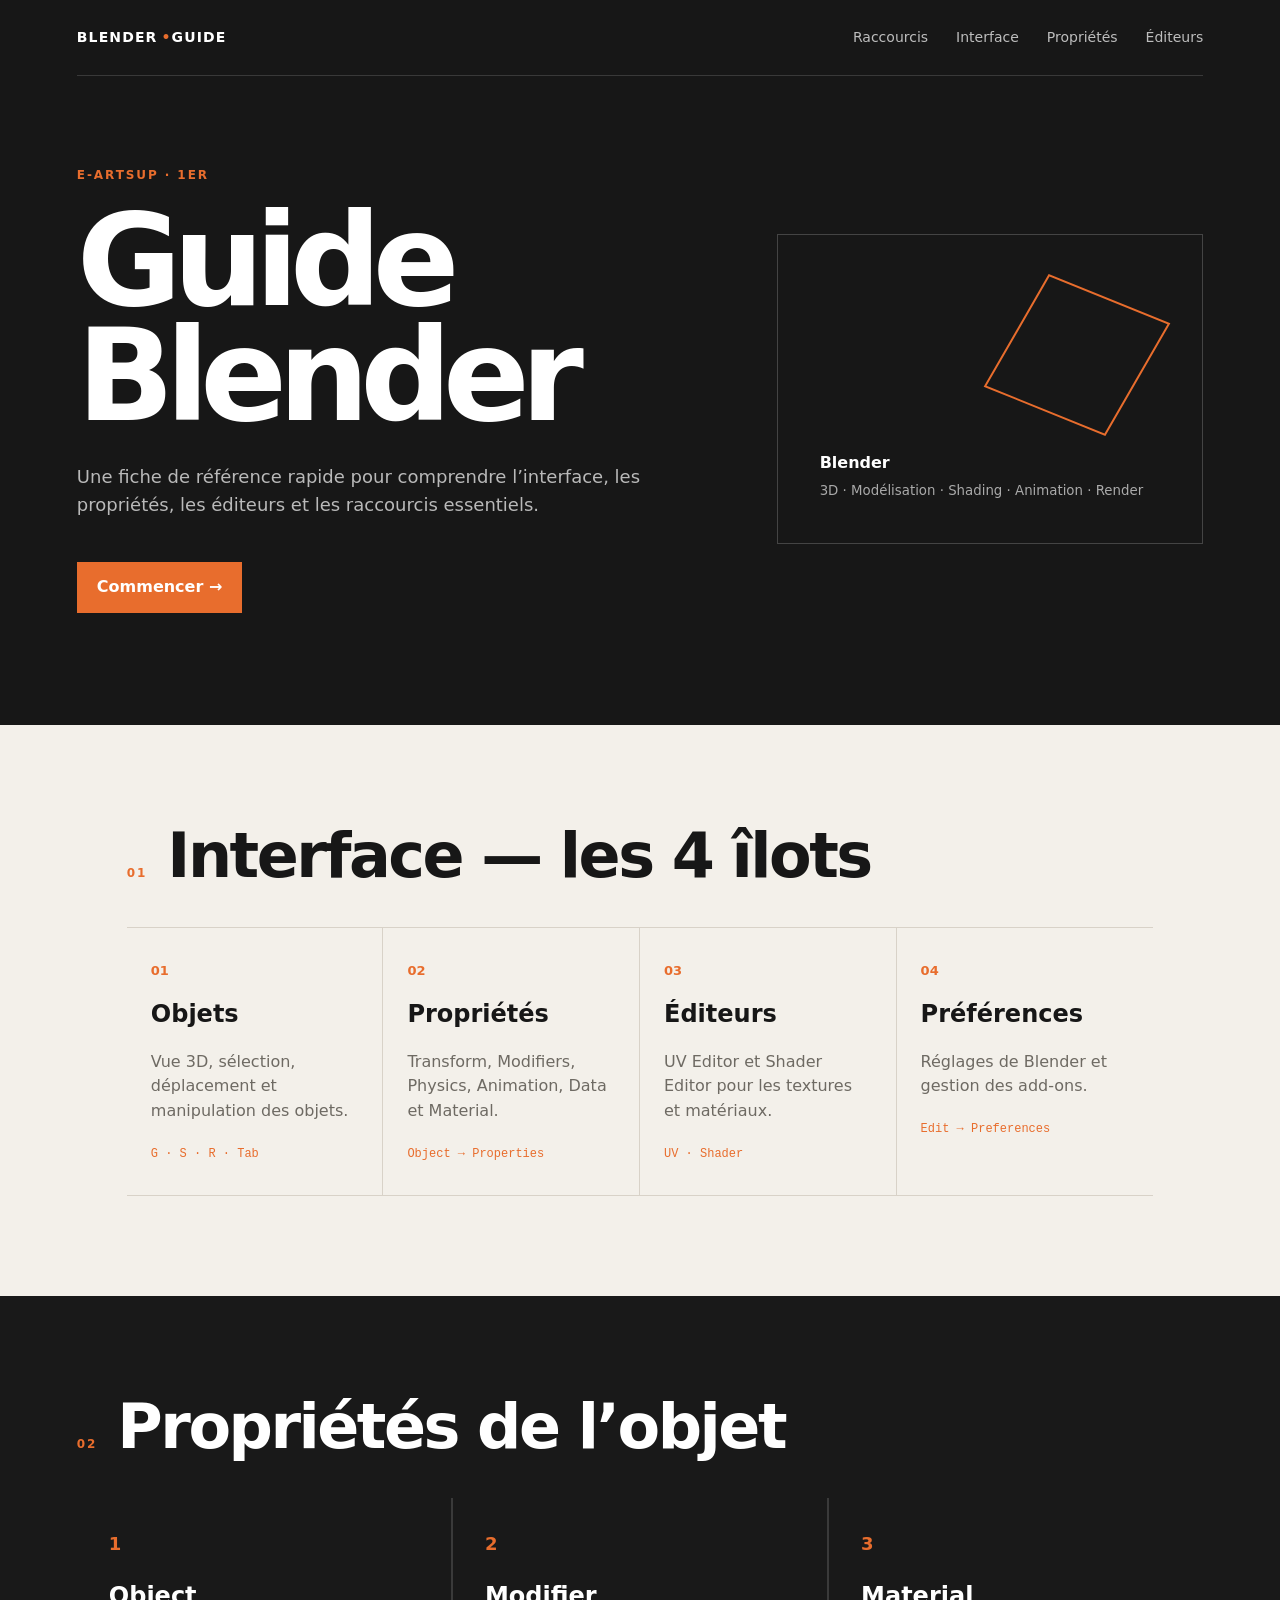
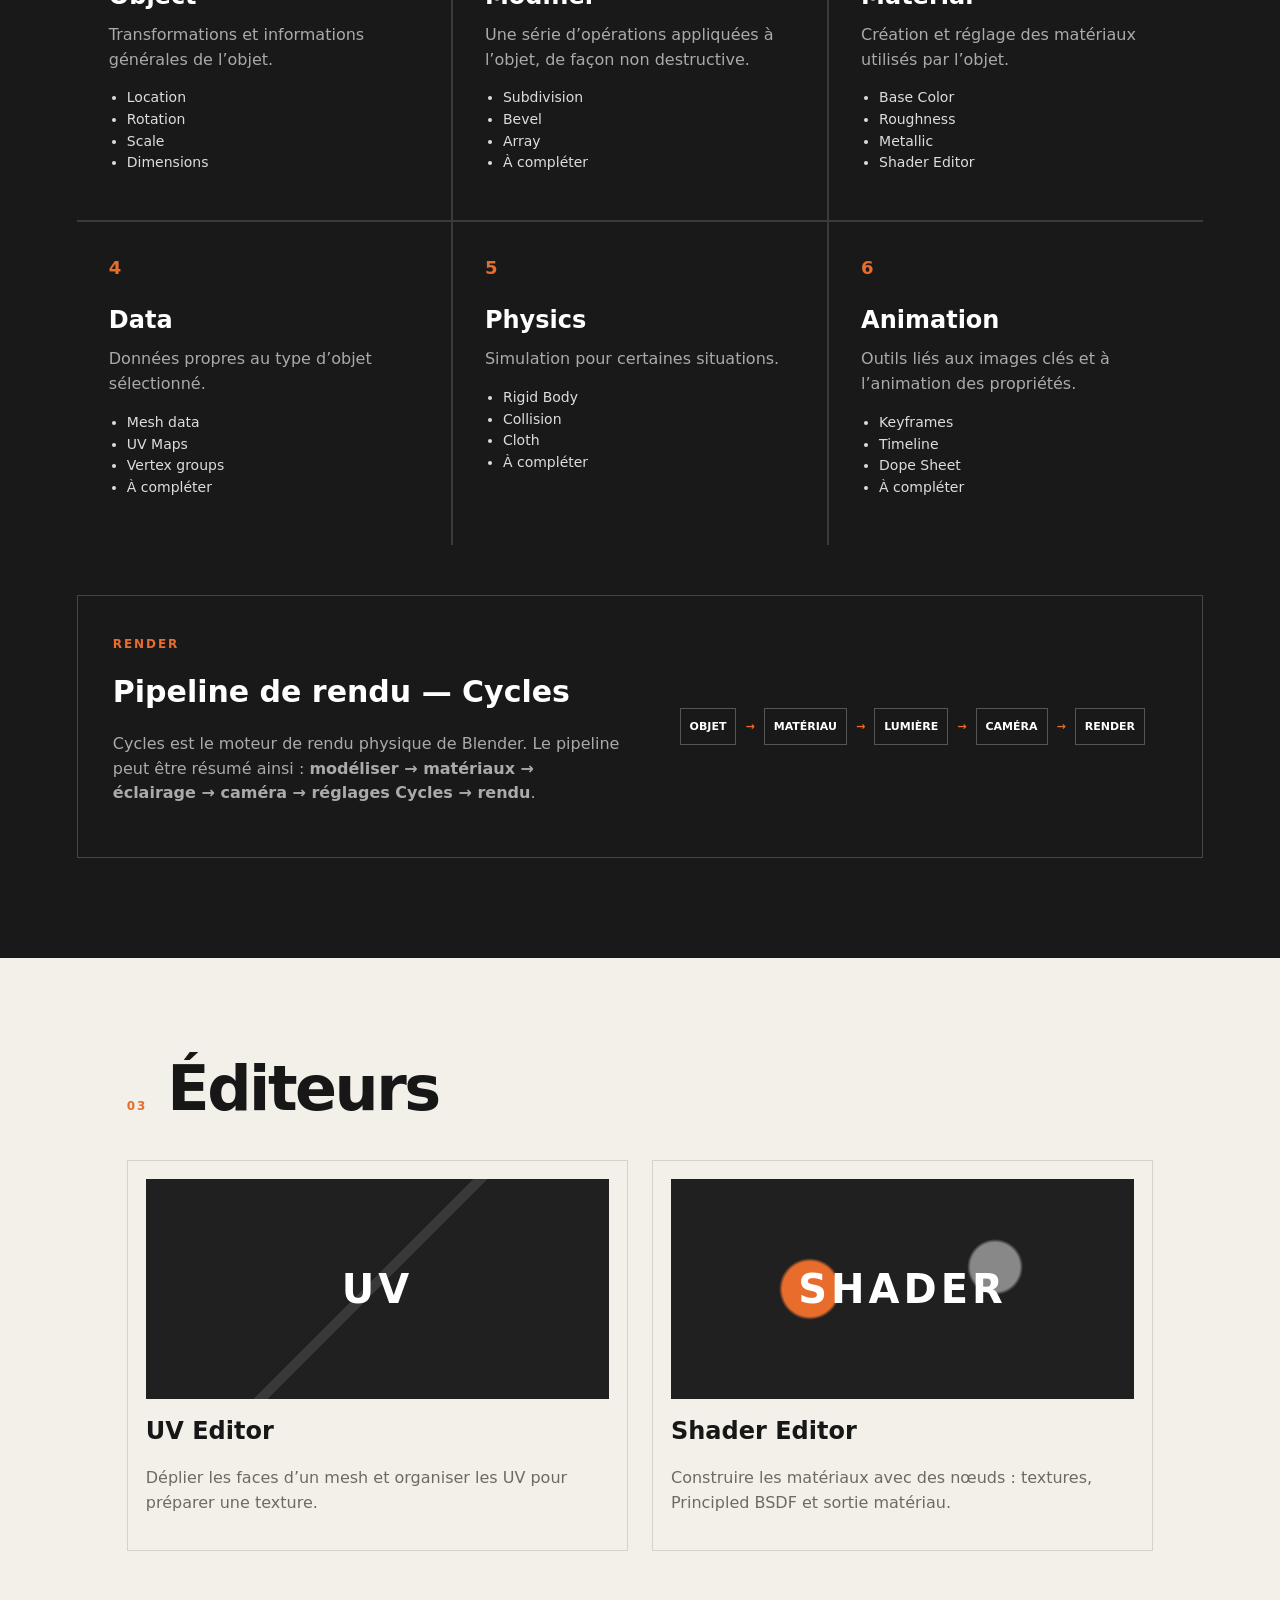
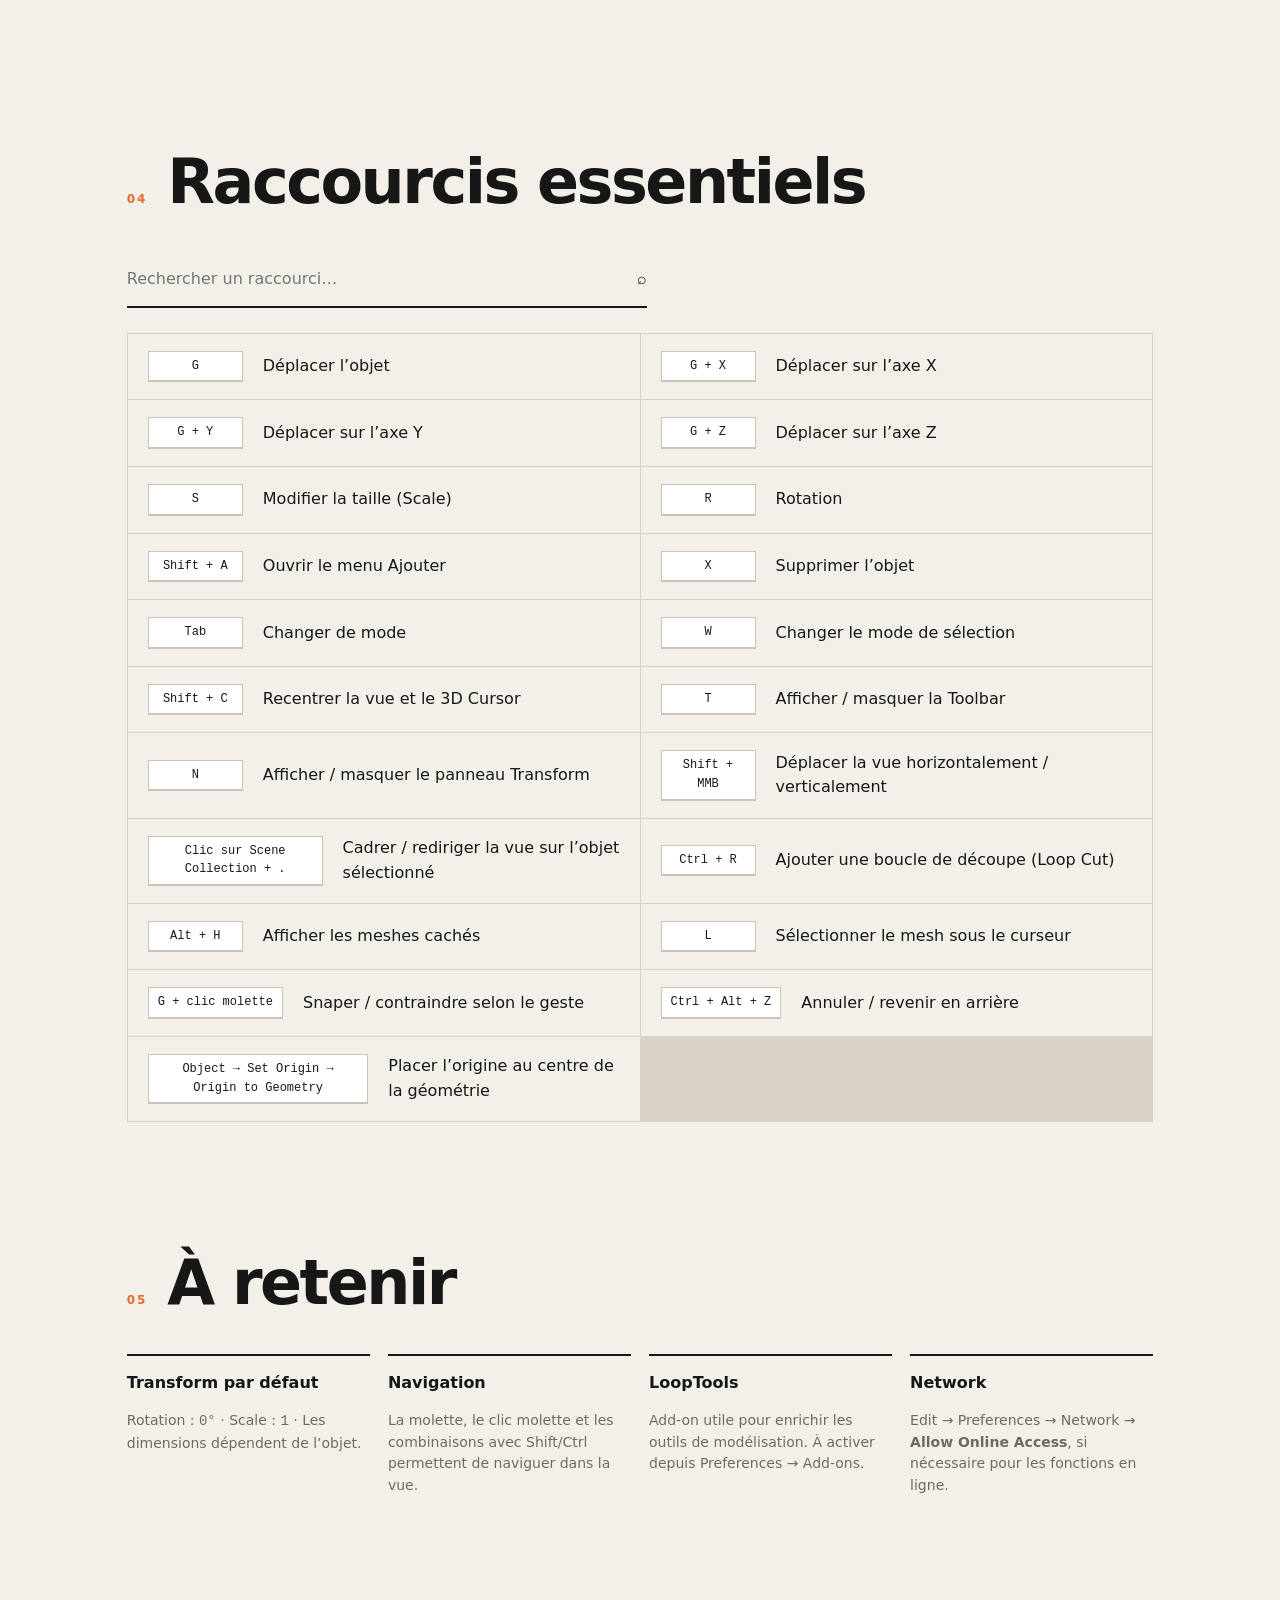
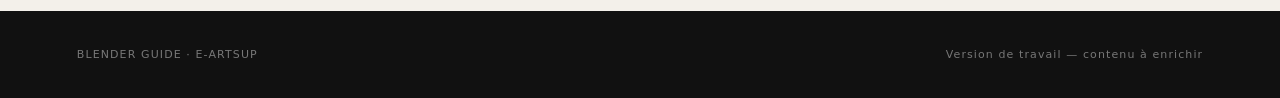
==== index.html @ d0c3a211 "docs: add Blender shortcuts" ====
<!doctype html>
<html lang="fr">
<head>
  <meta charset="utf-8">
  <meta name="viewport" content="width=device-width,initial-scale=1">
  <meta name="description" content="Guide Blender — cours E-artsup">
  <title>Blender — Guide E-artsup</title>
  <link rel="stylesheet" href="style.css">
</head>
<body>
<header class="hero">
  <nav class="nav"><a class="brand" href="#">BLENDER<span>•</span>GUIDE</a><a href="#raccourcis">Raccourcis</a><a href="#interface">Interface</a><a href="#proprietes">Propriétés</a><a href="#editeurs">Éditeurs</a></nav>
  <div class="hero-grid">
    <div><div class="eyebrow">E-ARTSUP · 1ER</div><h1>Guide Blender</h1><p>Une fiche de référence rapide pour comprendre l’interface, les propriétés, les éditeurs et les raccourcis essentiels.</p><a class="button" href="#raccourcis">Commencer →</a></div>
    <div class="blender-card"><div class="cube"></div><div><strong>Blender</strong><small>3D · Modélisation · Shading · Animation · Render</small></div></div>
  </div>
</header>

<main>
<section id="interface" class="section"><div class="section-head"><span>01</span><h2>Interface — les 4 îlots</h2></div>
<div class="islands">
  <article><b>01</b><h3>Objets</h3><p>Vue 3D, sélection, déplacement et manipulation des objets.</p><code>G · S · R · Tab</code></article>
  <article><b>02</b><h3>Propriétés</h3><p>Transform, Modifiers, Physics, Animation, Data et Material.</p><code>Object → Properties</code></article>
  <article><b>03</b><h3>Éditeurs</h3><p>UV Editor et Shader Editor pour les textures et matériaux.</p><code>UV · Shader</code></article>
  <article><b>04</b><h3>Préférences</h3><p>Réglages de Blender et gestion des add-ons.</p><code>Edit → Preferences</code></article>
</div></section>

<section id="proprietes" class="section dark"><div class="section-head"><span>02</span><h2>Propriétés de l’objet</h2></div>
<div class="cards">
<article class="card"><div class="tag">1</div><h3>Object</h3><p>Transformations et informations générales de l’objet.</p><ul><li>Location</li><li>Rotation</li><li>Scale</li><li>Dimensions</li></ul></article>
<article class="card"><div class="tag">2</div><h3>Modifier</h3><p>Une série d’opérations appliquées à l’objet, de façon non destructive.</p><ul><li>Subdivision</li><li>Bevel</li><li>Array</li><li>À compléter</li></ul></article>
<article class="card"><div class="tag">3</div><h3>Material</h3><p>Création et réglage des matériaux utilisés par l’objet.</p><ul><li>Base Color</li><li>Roughness</li><li>Metallic</li><li>Shader Editor</li></ul></article>
<article class="card"><div class="tag">4</div><h3>Data</h3><p>Données propres au type d’objet sélectionné.</p><ul><li>Mesh data</li><li>UV Maps</li><li>Vertex groups</li><li>À compléter</li></ul></article>
<article class="card"><div class="tag">5</div><h3>Physics</h3><p>Simulation pour certaines situations.</p><ul><li>Rigid Body</li><li>Collision</li><li>Cloth</li><li>À compléter</li></ul></article>
<article class="card"><div class="tag">6</div><h3>Animation</h3><p>Outils liés aux images clés et à l’animation des propriétés.</p><ul><li>Keyframes</li><li>Timeline</li><li>Dope Sheet</li><li>À compléter</li></ul></article>
</div>
<div class="render"><div><span class="tag">RENDER</span><h3>Pipeline de rendu — Cycles</h3><p>Cycles est le moteur de rendu physique de Blender. Le pipeline peut être résumé ainsi : <strong>modéliser → matériaux → éclairage → caméra → réglages Cycles → rendu</strong>.</p></div><div class="flow"><span>OBJET</span><i>→</i><span>MATÉRIAU</span><i>→</i><span>LUMIÈRE</span><i>→</i><span>CAMÉRA</span><i>→</i><span>RENDER</span></div></div>
</section>

<section id="editeurs" class="section"><div class="section-head"><span>03</span><h2>Éditeurs</h2></div>
<div class="editor-grid"><article><div class="editor-art uv"><span>UV</span></div><h3>UV Editor</h3><p>Déplier les faces d’un mesh et organiser les UV pour préparer une texture.</p></article><article><div class="editor-art shader"><span>SHADER</span></div><h3>Shader Editor</h3><p>Construire les matériaux avec des nœuds : textures, Principled BSDF et sortie matériau.</p></article></div>
</section>

<section id="raccourcis" class="section shortcuts"><div class="section-head"><span>04</span><h2>Raccourcis essentiels</h2></div>
<div class="search"><input id="search" type="search" placeholder="Rechercher un raccourci…"><span>⌕</span></div>
<div id="shortcut-list" class="shortcut-list">
<div class="shortcut"><kbd>G</kbd><span>Déplacer l’objet</span></div><div class="shortcut"><kbd>G + X</kbd><span>Déplacer sur l’axe X</span></div><div class="shortcut"><kbd>G + Y</kbd><span>Déplacer sur l’axe Y</span></div><div class="shortcut"><kbd>G + Z</kbd><span>Déplacer sur l’axe Z</span></div><div class="shortcut"><kbd>S</kbd><span>Modifier la taille (Scale)</span></div><div class="shortcut"><kbd>R</kbd><span>Rotation</span></div><div class="shortcut"><kbd>Shift + A</kbd><span>Ouvrir le menu Ajouter</span></div><div class="shortcut"><kbd>X</kbd><span>Supprimer l’objet</span></div><div class="shortcut"><kbd>Tab</kbd><span>Changer de mode</span></div><div class="shortcut"><kbd>W</kbd><span>Changer le mode de sélection</span></div><div class="shortcut"><kbd>Shift + C</kbd><span>Recentrer la vue et le 3D Cursor</span></div><div class="shortcut"><kbd>T</kbd><span>Afficher / masquer la Toolbar</span></div><div class="shortcut"><kbd>N</kbd><span>Afficher / masquer le panneau Transform</span></div><div class="shortcut"><kbd>Shift + MMB</kbd><span>Déplacer la vue horizontalement / verticalement</span></div><div class="shortcut"><kbd>Clic sur Scene Collection + .</kbd><span>Cadrer / rediriger la vue sur l’objet sélectionné</span></div><div class="shortcut"><kbd>Ctrl + R</kbd><span>Ajouter une boucle de découpe (Loop Cut)</span></div><div class="shortcut"><kbd>Alt + H</kbd><span>Afficher les meshes cachés</span></div><div class="shortcut"><kbd>L</kbd><span>Sélectionner le mesh sous le curseur</span></div><div class="shortcut"><kbd>G + clic molette</kbd><span>Snaper / contraindre selon le geste</span></div><div class="shortcut"><kbd>Ctrl + Alt + Z</kbd><span>Annuler / revenir en arrière</span></div><div class="shortcut"><kbd>Object → Set Origin → Origin to Geometry</kbd><span>Placer l’origine au centre de la géométrie</span></div>
</div></section>

<section class="section tips"><div class="section-head"><span>05</span><h2>À retenir</h2></div><div class="tips-grid"><div><strong>Transform par défaut</strong><p>Rotation : <code>0°</code> · Scale : <code>1</code> · Les dimensions dépendent de l’objet.</p></div><div><strong>Navigation</strong><p>La molette, le clic molette et les combinaisons avec Shift/Ctrl permettent de naviguer dans la vue.</p></div><div><strong>LoopTools</strong><p>Add-on utile pour enrichir les outils de modélisation. À activer depuis Preferences → Add-ons.</p></div><div><strong>Network</strong><p>Edit → Preferences → Network → <b>Allow Online Access</b>, si nécessaire pour les fonctions en ligne.</p></div></div></section>
</main>
<footer><span>BLENDER GUIDE · E-ARTSUP</span><span>Version de travail — contenu à enrichir</span></footer>
<script src="script.js"></script>
</body></html>
---- style.css ----
:root{--bg:#f3f0ea;--ink:#171717;--muted:#6e6a63;--accent:#e86d2d;--line:#d8d2c8;--dark:#191919;--white:#fff}*{box-sizing:border-box}html{scroll-behavior:smooth}body{margin:0;background:var(--bg);color:var(--ink);font-family:Inter,ui-sans-serif,system-ui,-apple-system,BlinkMacSystemFont,"Segoe UI",sans-serif;line-height:1.55}.hero{background:#171717;color:#fff;padding:0 6vw 7rem;overflow:hidden}.nav{height:76px;display:flex;align-items:center;gap:28px;border-bottom:1px solid #393939}.nav a{color:#bdbdbd;text-decoration:none;font-size:14px}.nav .brand{margin-right:auto;color:#fff;font-weight:900;letter-spacing:.08em}.brand span{color:var(--accent);margin-left:4px}.hero-grid{max-width:1180px;margin:90px auto 0;display:grid;grid-template-columns:1.2fr .8fr;gap:60px;align-items:center}.eyebrow,.tag,.section-head>span{color:var(--accent);font-size:12px;font-weight:900;letter-spacing:.16em}.hero h1{font-size:clamp(64px,10vw,140px);line-height:.9;letter-spacing:-.07em;margin:18px 0 30px}.hero p{max-width:580px;color:#b9b9b9;font-size:18px}.button{display:inline-block;margin-top:25px;background:var(--accent);color:#fff;text-decoration:none;padding:13px 20px;font-weight:800}.blender-card{border:1px solid #444;padding:42px;min-height:310px;display:flex;flex-direction:column;justify-content:end;position:relative}.blender-card small{display:block;color:#aaa;margin-top:5px}.cube{width:130px;height:130px;border:2px solid var(--accent);transform:rotate(30deg) skewY(-8deg);position:absolute;top:55px;right:60px}.section{max-width:1180px;margin:auto;padding:100px 6vw}.section-head{display:flex;gap:20px;align-items:baseline;margin-bottom:40px}.section-head h2{font-size:clamp(34px,5vw,62px);line-height:1;letter-spacing:-.04em;margin:0}.islands{display:grid;grid-template-columns:repeat(4,1fr);border-top:1px solid var(--line);border-bottom:1px solid var(--line)}.islands article{padding:30px 24px;border-right:1px solid var(--line);min-height:230px}.islands article:last-child{border:0}.islands b{font-size:13px;color:var(--accent)}h3{font-size:24px;margin:14px 0 8px}p{color:var(--muted)}code,kbd{font-family:"SFMono-Regular",Consolas,monospace}.islands code{font-size:12px;color:var(--accent)}.dark{max-width:none;background:var(--dark);color:#fff}.dark .section-head,.dark p{color:#aaa}.dark .section-head h2{color:#fff}.cards{max-width:1180px;margin:auto;display:grid;grid-template-columns:repeat(3,1fr);gap:2px;background:#3a3a3a}.card{background:#191919;padding:32px;min-height:260px}.card .tag{font-size:18px}.card h3{margin-top:20px}.card p{margin:0 0 15px}.card ul{padding-left:18px;color:#ddd;font-size:14px}.render{max-width:1180px;margin:50px auto 0;border:1px solid #454545;padding:35px;display:grid;grid-template-columns:1fr 1fr;gap:35px}.render h3{font-size:30px}.flow{display:flex;align-items:center;justify-content:center;gap:9px;flex-wrap:wrap;font-size:11px;font-weight:800}.flow span{border:1px solid #555;padding:9px}.flow i{color:var(--accent);font-style:normal}.editor-grid{display:grid;grid-template-columns:1fr 1fr;gap:24px}.editor-grid article{border:1px solid var(--line);padding:18px}.editor-grid p{max-width:600px}.editor-art{height:220px;background:#202020;display:flex;align-items:center;justify-content:center;color:#fff;font-size:40px;font-weight:900;letter-spacing:.1em}.uv{background:linear-gradient(135deg,#202020 0 48%,#393939 48% 50%,#202020 50%)}.shader{background:radial-gradient(circle at 30% 50%,#e86d2d 0 8%,transparent 9%),radial-gradient(circle at 70% 40%,#888 0 7%,transparent 8%),#202020}.search{max-width:520px;border-bottom:2px solid var(--ink);display:flex;margin-bottom:25px}.search input{border:0;background:none;outline:0;padding:14px 0;width:100%;font:inherit}.search span{padding:14px 0}.shortcut-list{display:grid;grid-template-columns:repeat(2,1fr);gap:1px;background:var(--line);border:1px solid var(--line)}.shortcut{background:var(--bg);display:flex;align-items:center;gap:20px;padding:17px 20px}.shortcut kbd{background:#fff;border:1px solid #c9c3ba;border-bottom-width:2px;padding:5px 9px;min-width:95px;text-align:center;font-size:12px}.tips{padding-top:30px}.tips-grid{display:grid;grid-template-columns:repeat(4,1fr);gap:18px}.tips-grid>div{border-top:2px solid var(--ink);padding-top:15px}.tips-grid strong{font-size:16px}.tips-grid p{font-size:14px}footer{padding:35px 6vw;background:#111;color:#777;display:flex;justify-content:space-between;font-size:11px;letter-spacing:.1em}@media(max-width:800px){.nav a:not(.brand){display:none}.hero-grid,.render{grid-template-columns:1fr}.hero{padding-bottom:5rem}.islands,.cards,.tips-grid{grid-template-columns:1fr 1fr}.editor-grid,.shortcut-list{grid-template-columns:1fr}.section{padding:70px 6vw}.blender-card{min-height:230px}}@media(max-width:520px){.islands,.cards,.tips-grid{grid-template-columns:1fr}.hero h1{font-size:70px}.shortcut{align-items:flex-start;flex-direction:column;gap:8px}footer{flex-direction:column;gap:10px}}
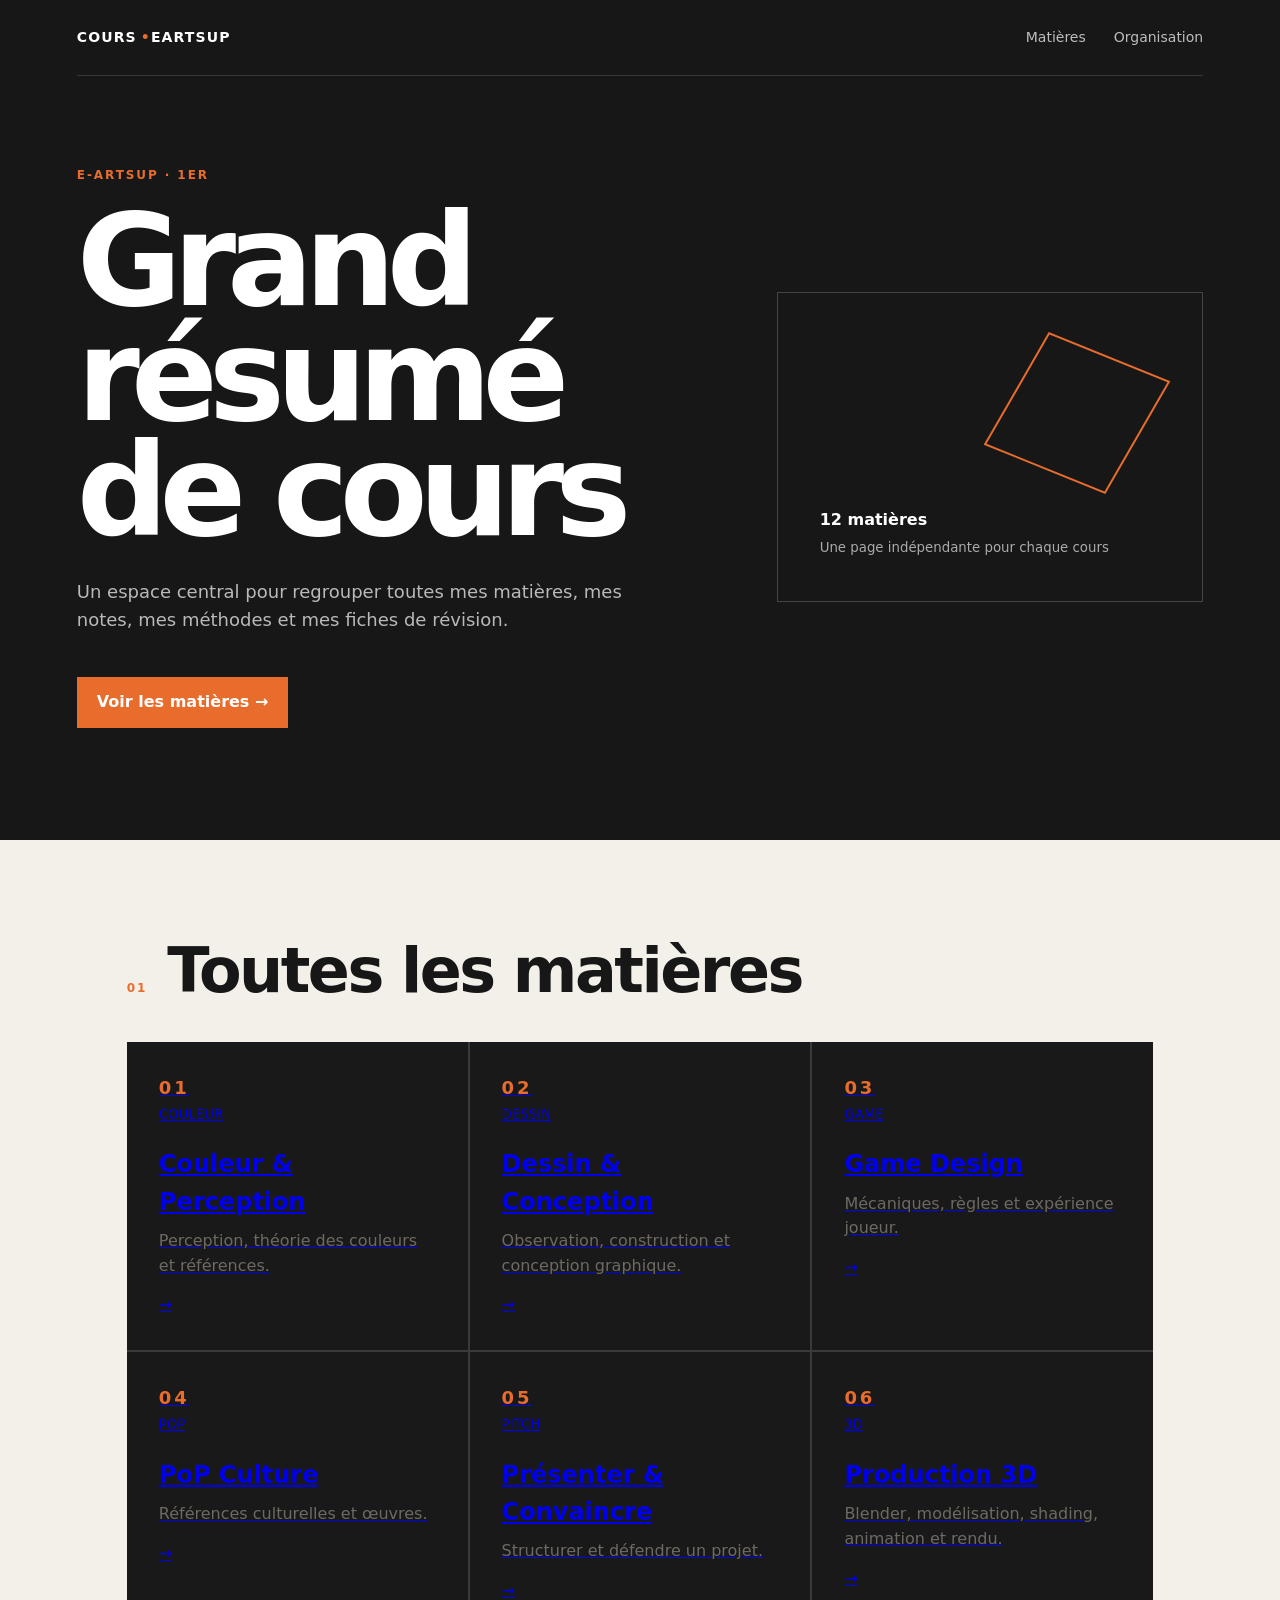
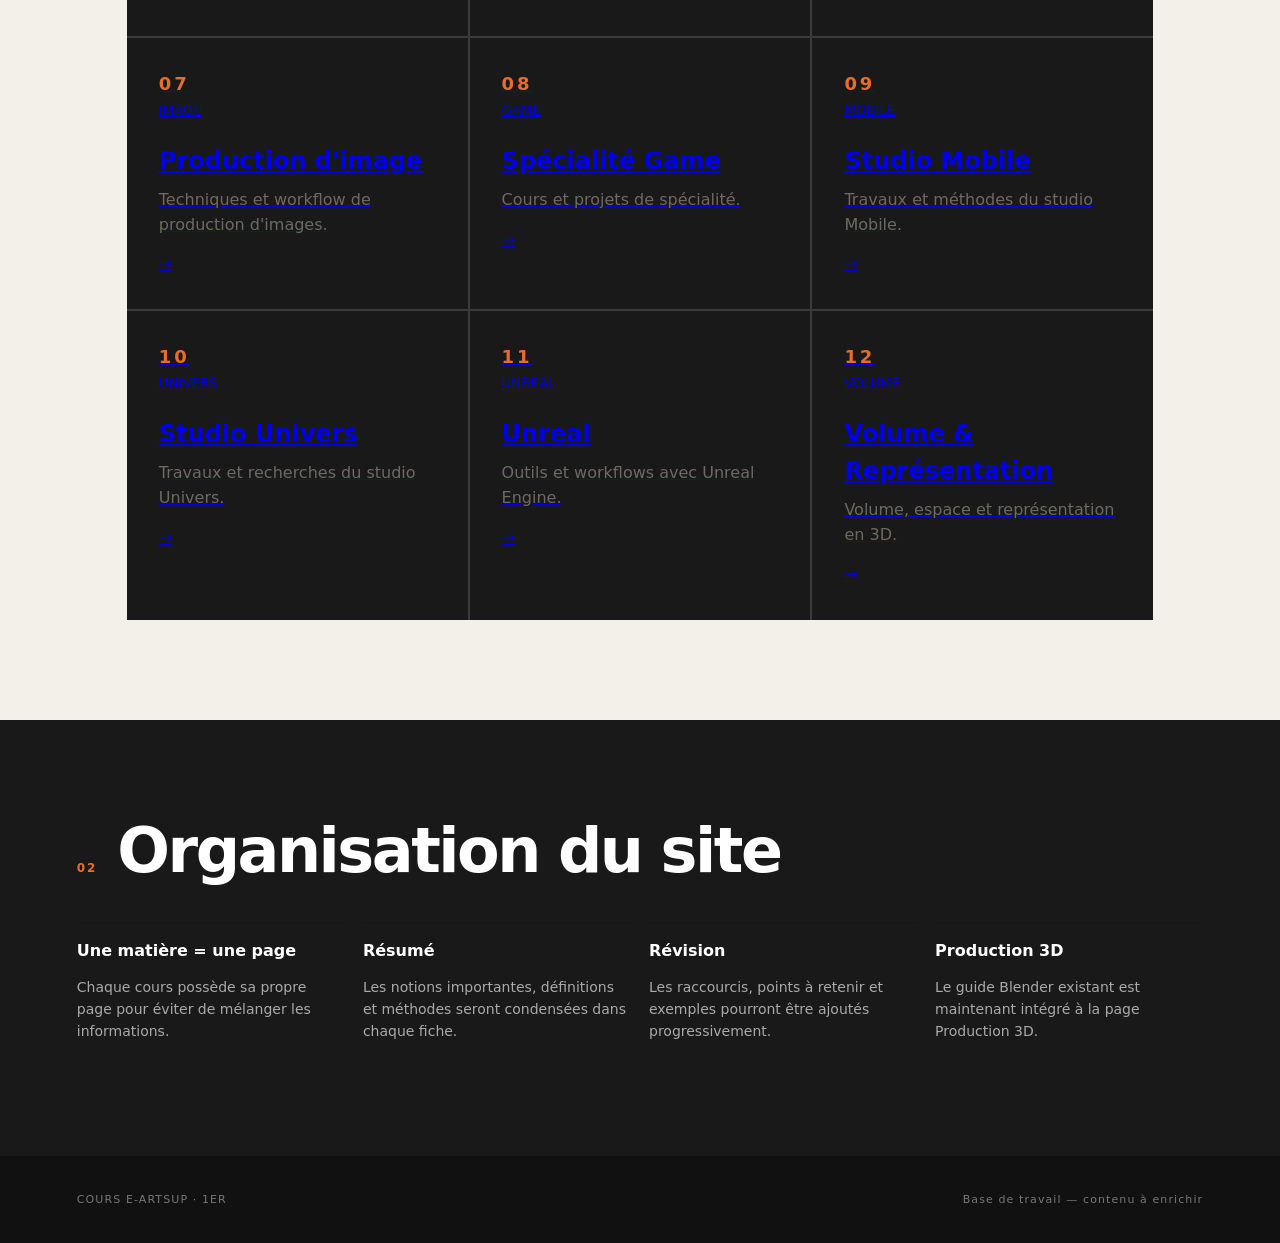
==== commit 803d55fc: "Restructure site as multi-subject course hub" ====
--- a/index.html
+++ b/index.html
@@ -1,54 +1,10 @@
 <!doctype html>
-<html lang="fr">
-<head>
-  <meta charset="utf-8">
-  <meta name="viewport" content="width=device-width,initial-scale=1">
-  <meta name="description" content="Guide Blender — cours E-artsup">
-  <title>Blender — Guide E-artsup</title>
-  <link rel="stylesheet" href="style.css">
-</head>
+<html lang="fr"><head><meta charset="utf-8"><meta name="viewport" content="width=device-width,initial-scale=1"><meta name="description" content="Grand résumé de cours E-artsup"><title>Cours E-artsup — 1er</title><link rel="stylesheet" href="style.css"></head>
 <body>
-<header class="hero">
-  <nav class="nav"><a class="brand" href="#">BLENDER<span>•</span>GUIDE</a><a href="#raccourcis">Raccourcis</a><a href="#interface">Interface</a><a href="#proprietes">Propriétés</a><a href="#editeurs">Éditeurs</a></nav>
-  <div class="hero-grid">
-    <div><div class="eyebrow">E-ARTSUP · 1ER</div><h1>Guide Blender</h1><p>Une fiche de référence rapide pour comprendre l’interface, les propriétés, les éditeurs et les raccourcis essentiels.</p><a class="button" href="#raccourcis">Commencer →</a></div>
-    <div class="blender-card"><div class="cube"></div><div><strong>Blender</strong><small>3D · Modélisation · Shading · Animation · Render</small></div></div>
-  </div>
-</header>
-
+<header class="hero"><nav class="nav"><a class="brand" href="index.html">COURS<span>•</span>EARTSUP</a><a href="#matieres">Matières</a><a href="#organisation">Organisation</a></nav>
+<div class="hero-grid"><div><div class="eyebrow">E-ARTSUP · 1ER</div><h1>Grand résumé de cours</h1><p>Un espace central pour regrouper toutes mes matières, mes notes, mes méthodes et mes fiches de révision.</p><a class="button" href="#matieres">Voir les matières →</a></div><div class="blender-card"><div class="cube"></div><div><strong>12 matières</strong><small>Une page indépendante pour chaque cours</small></div></div></div></header>
 <main>
-<section id="interface" class="section"><div class="section-head"><span>01</span><h2>Interface — les 4 îlots</h2></div>
-<div class="islands">
-  <article><b>01</b><h3>Objets</h3><p>Vue 3D, sélection, déplacement et manipulation des objets.</p><code>G · S · R · Tab</code></article>
-  <article><b>02</b><h3>Propriétés</h3><p>Transform, Modifiers, Physics, Animation, Data et Material.</p><code>Object → Properties</code></article>
-  <article><b>03</b><h3>Éditeurs</h3><p>UV Editor et Shader Editor pour les textures et matériaux.</p><code>UV · Shader</code></article>
-  <article><b>04</b><h3>Préférences</h3><p>Réglages de Blender et gestion des add-ons.</p><code>Edit → Preferences</code></article>
-</div></section>
-
-<section id="proprietes" class="section dark"><div class="section-head"><span>02</span><h2>Propriétés de l’objet</h2></div>
-<div class="cards">
-<article class="card"><div class="tag">1</div><h3>Object</h3><p>Transformations et informations générales de l’objet.</p><ul><li>Location</li><li>Rotation</li><li>Scale</li><li>Dimensions</li></ul></article>
-<article class="card"><div class="tag">2</div><h3>Modifier</h3><p>Une série d’opérations appliquées à l’objet, de façon non destructive.</p><ul><li>Subdivision</li><li>Bevel</li><li>Array</li><li>À compléter</li></ul></article>
-<article class="card"><div class="tag">3</div><h3>Material</h3><p>Création et réglage des matériaux utilisés par l’objet.</p><ul><li>Base Color</li><li>Roughness</li><li>Metallic</li><li>Shader Editor</li></ul></article>
-<article class="card"><div class="tag">4</div><h3>Data</h3><p>Données propres au type d’objet sélectionné.</p><ul><li>Mesh data</li><li>UV Maps</li><li>Vertex groups</li><li>À compléter</li></ul></article>
-<article class="card"><div class="tag">5</div><h3>Physics</h3><p>Simulation pour certaines situations.</p><ul><li>Rigid Body</li><li>Collision</li><li>Cloth</li><li>À compléter</li></ul></article>
-<article class="card"><div class="tag">6</div><h3>Animation</h3><p>Outils liés aux images clés et à l’animation des propriétés.</p><ul><li>Keyframes</li><li>Timeline</li><li>Dope Sheet</li><li>À compléter</li></ul></article>
-</div>
-<div class="render"><div><span class="tag">RENDER</span><h3>Pipeline de rendu — Cycles</h3><p>Cycles est le moteur de rendu physique de Blender. Le pipeline peut être résumé ainsi : <strong>modéliser → matériaux → éclairage → caméra → réglages Cycles → rendu</strong>.</p></div><div class="flow"><span>OBJET</span><i>→</i><span>MATÉRIAU</span><i>→</i><span>LUMIÈRE</span><i>→</i><span>CAMÉRA</span><i>→</i><span>RENDER</span></div></div>
-</section>
-
-<section id="editeurs" class="section"><div class="section-head"><span>03</span><h2>Éditeurs</h2></div>
-<div class="editor-grid"><article><div class="editor-art uv"><span>UV</span></div><h3>UV Editor</h3><p>Déplier les faces d’un mesh et organiser les UV pour préparer une texture.</p></article><article><div class="editor-art shader"><span>SHADER</span></div><h3>Shader Editor</h3><p>Construire les matériaux avec des nœuds : textures, Principled BSDF et sortie matériau.</p></article></div>
-</section>
-
-<section id="raccourcis" class="section shortcuts"><div class="section-head"><span>04</span><h2>Raccourcis essentiels</h2></div>
-<div class="search"><input id="search" type="search" placeholder="Rechercher un raccourci…"><span>⌕</span></div>
-<div id="shortcut-list" class="shortcut-list">
-<div class="shortcut"><kbd>G</kbd><span>Déplacer l’objet</span></div><div class="shortcut"><kbd>G + X</kbd><span>Déplacer sur l’axe X</span></div><div class="shortcut"><kbd>G + Y</kbd><span>Déplacer sur l’axe Y</span></div><div class="shortcut"><kbd>G + Z</kbd><span>Déplacer sur l’axe Z</span></div><div class="shortcut"><kbd>S</kbd><span>Modifier la taille (Scale)</span></div><div class="shortcut"><kbd>R</kbd><span>Rotation</span></div><div class="shortcut"><kbd>Shift + A</kbd><span>Ouvrir le menu Ajouter</span></div><div class="shortcut"><kbd>X</kbd><span>Supprimer l’objet</span></div><div class="shortcut"><kbd>Tab</kbd><span>Changer de mode</span></div><div class="shortcut"><kbd>W</kbd><span>Changer le mode de sélection</span></div><div class="shortcut"><kbd>Shift + C</kbd><span>Recentrer la vue et le 3D Cursor</span></div><div class="shortcut"><kbd>T</kbd><span>Afficher / masquer la Toolbar</span></div><div class="shortcut"><kbd>N</kbd><span>Afficher / masquer le panneau Transform</span></div><div class="shortcut"><kbd>Shift + MMB</kbd><span>Déplacer la vue horizontalement / verticalement</span></div><div class="shortcut"><kbd>Clic sur Scene Collection + .</kbd><span>Cadrer / rediriger la vue sur l’objet sélectionné</span></div><div class="shortcut"><kbd>Ctrl + R</kbd><span>Ajouter une boucle de découpe (Loop Cut)</span></div><div class="shortcut"><kbd>Alt + H</kbd><span>Afficher les meshes cachés</span></div><div class="shortcut"><kbd>L</kbd><span>Sélectionner le mesh sous le curseur</span></div><div class="shortcut"><kbd>G + clic molette</kbd><span>Snaper / contraindre selon le geste</span></div><div class="shortcut"><kbd>Ctrl + Alt + Z</kbd><span>Annuler / revenir en arrière</span></div><div class="shortcut"><kbd>Object → Set Origin → Origin to Geometry</kbd><span>Placer l’origine au centre de la géométrie</span></div>
-</div></section>
-
-<section class="section tips"><div class="section-head"><span>05</span><h2>À retenir</h2></div><div class="tips-grid"><div><strong>Transform par défaut</strong><p>Rotation : <code>0°</code> · Scale : <code>1</code> · Les dimensions dépendent de l’objet.</p></div><div><strong>Navigation</strong><p>La molette, le clic molette et les combinaisons avec Shift/Ctrl permettent de naviguer dans la vue.</p></div><div><strong>LoopTools</strong><p>Add-on utile pour enrichir les outils de modélisation. À activer depuis Preferences → Add-ons.</p></div><div><strong>Network</strong><p>Edit → Preferences → Network → <b>Allow Online Access</b>, si nécessaire pour les fonctions en ligne.</p></div></div></section>
-</main>
-<footer><span>BLENDER GUIDE · E-ARTSUP</span><span>Version de travail — contenu à enrichir</span></footer>
-<script src="script.js"></script>
+<section id="matieres" class="section"><div class="section-head"><span>01</span><h2>Toutes les matières</h2></div><div class="cards course-grid"><a class="card course-card" href="couleur-perception.html"><div class="tag">01</div><div><small>COULEUR</small><h3>Couleur & Perception</h3><p>Perception, théorie des couleurs et références.</p></div><span class="arrow">→</span></a><a class="card course-card" href="dessin-conception.html"><div class="tag">02</div><div><small>DESSIN</small><h3>Dessin & Conception</h3><p>Observation, construction et conception graphique.</p></div><span class="arrow">→</span></a><a class="card course-card" href="game-design.html"><div class="tag">03</div><div><small>GAME</small><h3>Game Design</h3><p>Mécaniques, règles et expérience joueur.</p></div><span class="arrow">→</span></a><a class="card course-card" href="popculture.html"><div class="tag">04</div><div><small>POP</small><h3>PoP Culture</h3><p>Références culturelles et œuvres.</p></div><span class="arrow">→</span></a><a class="card course-card" href="presenter-convaincre.html"><div class="tag">05</div><div><small>PITCH</small><h3>Présenter & Convaincre</h3><p>Structurer et défendre un projet.</p></div><span class="arrow">→</span></a><a class="card course-card" href="production-3d.html"><div class="tag">06</div><div><small>3D</small><h3>Production 3D</h3><p>Blender, modélisation, shading, animation et rendu.</p></div><span class="arrow">→</span></a><a class="card course-card" href="production-image.html"><div class="tag">07</div><div><small>IMAGE</small><h3>Production d'image</h3><p>Techniques et workflow de production d'images.</p></div><span class="arrow">→</span></a><a class="card course-card" href="specialite-game.html"><div class="tag">08</div><div><small>GAME</small><h3>Spécialité Game</h3><p>Cours et projets de spécialité.</p></div><span class="arrow">→</span></a><a class="card course-card" href="studio-mobile.html"><div class="tag">09</div><div><small>MOBILE</small><h3>Studio Mobile</h3><p>Travaux et méthodes du studio Mobile.</p></div><span class="arrow">→</span></a><a class="card course-card" href="studio-univers.html"><div class="tag">10</div><div><small>UNIVERS</small><h3>Studio Univers</h3><p>Travaux et recherches du studio Univers.</p></div><span class="arrow">→</span></a><a class="card course-card" href="unreal.html"><div class="tag">11</div><div><small>UNREAL</small><h3>Unreal</h3><p>Outils et workflows avec Unreal Engine.</p></div><span class="arrow">→</span></a><a class="card course-card" href="volume-representation.html"><div class="tag">12</div><div><small>VOLUME</small><h3>Volume & Représentation</h3><p>Volume, espace et représentation en 3D.</p></div><span class="arrow">→</span></a></div></section>
+<section id="organisation" class="section dark"><div class="section-head"><span>02</span><h2>Organisation du site</h2></div><div class="tips-grid"><div><strong>Une matière = une page</strong><p>Chaque cours possède sa propre page pour éviter de mélanger les informations.</p></div><div><strong>Résumé</strong><p>Les notions importantes, définitions et méthodes seront condensées dans chaque fiche.</p></div><div><strong>Révision</strong><p>Les raccourcis, points à retenir et exemples pourront être ajoutés progressivement.</p></div><div><strong>Production 3D</strong><p>Le guide Blender existant est maintenant intégré à la page Production 3D.</p></div></div></section>
+</main><footer><span>COURS E-ARTSUP · 1ER</span><span>Base de travail — contenu à enrichir</span></footer>
 </body></html>
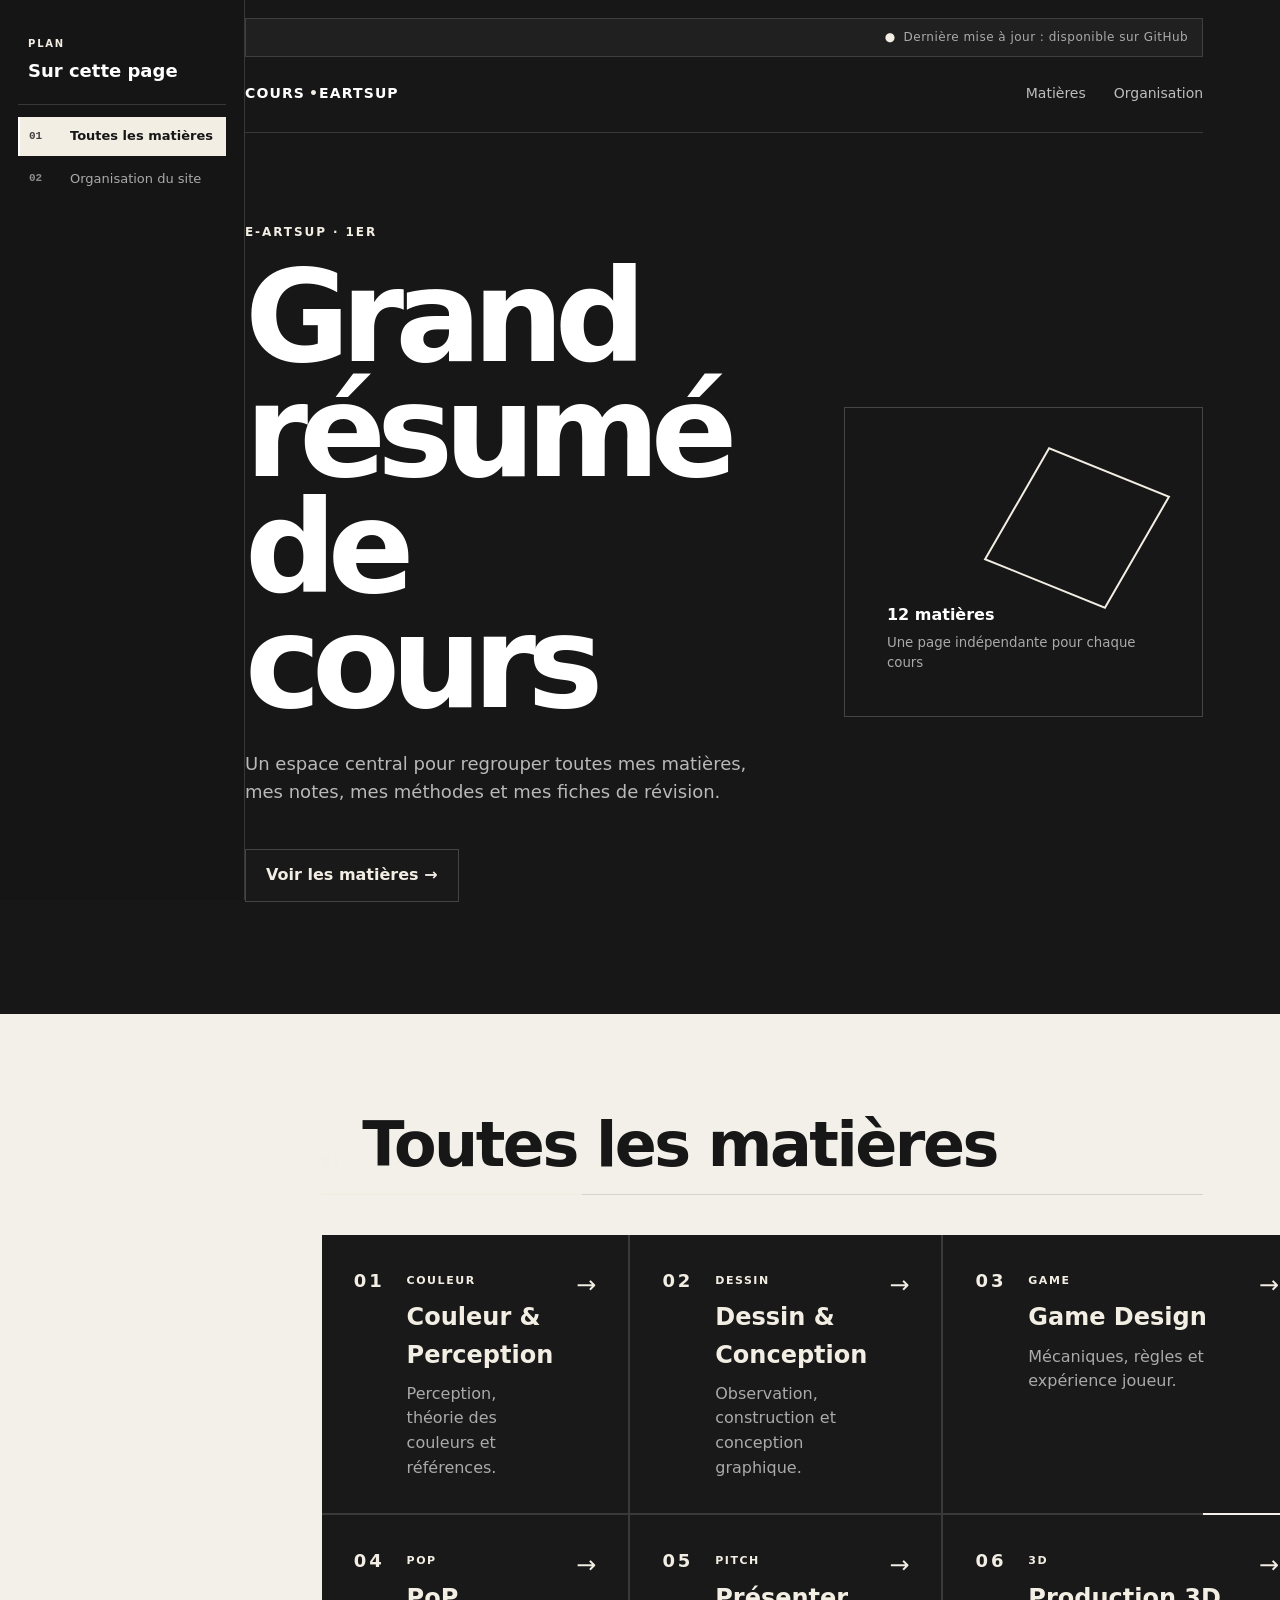
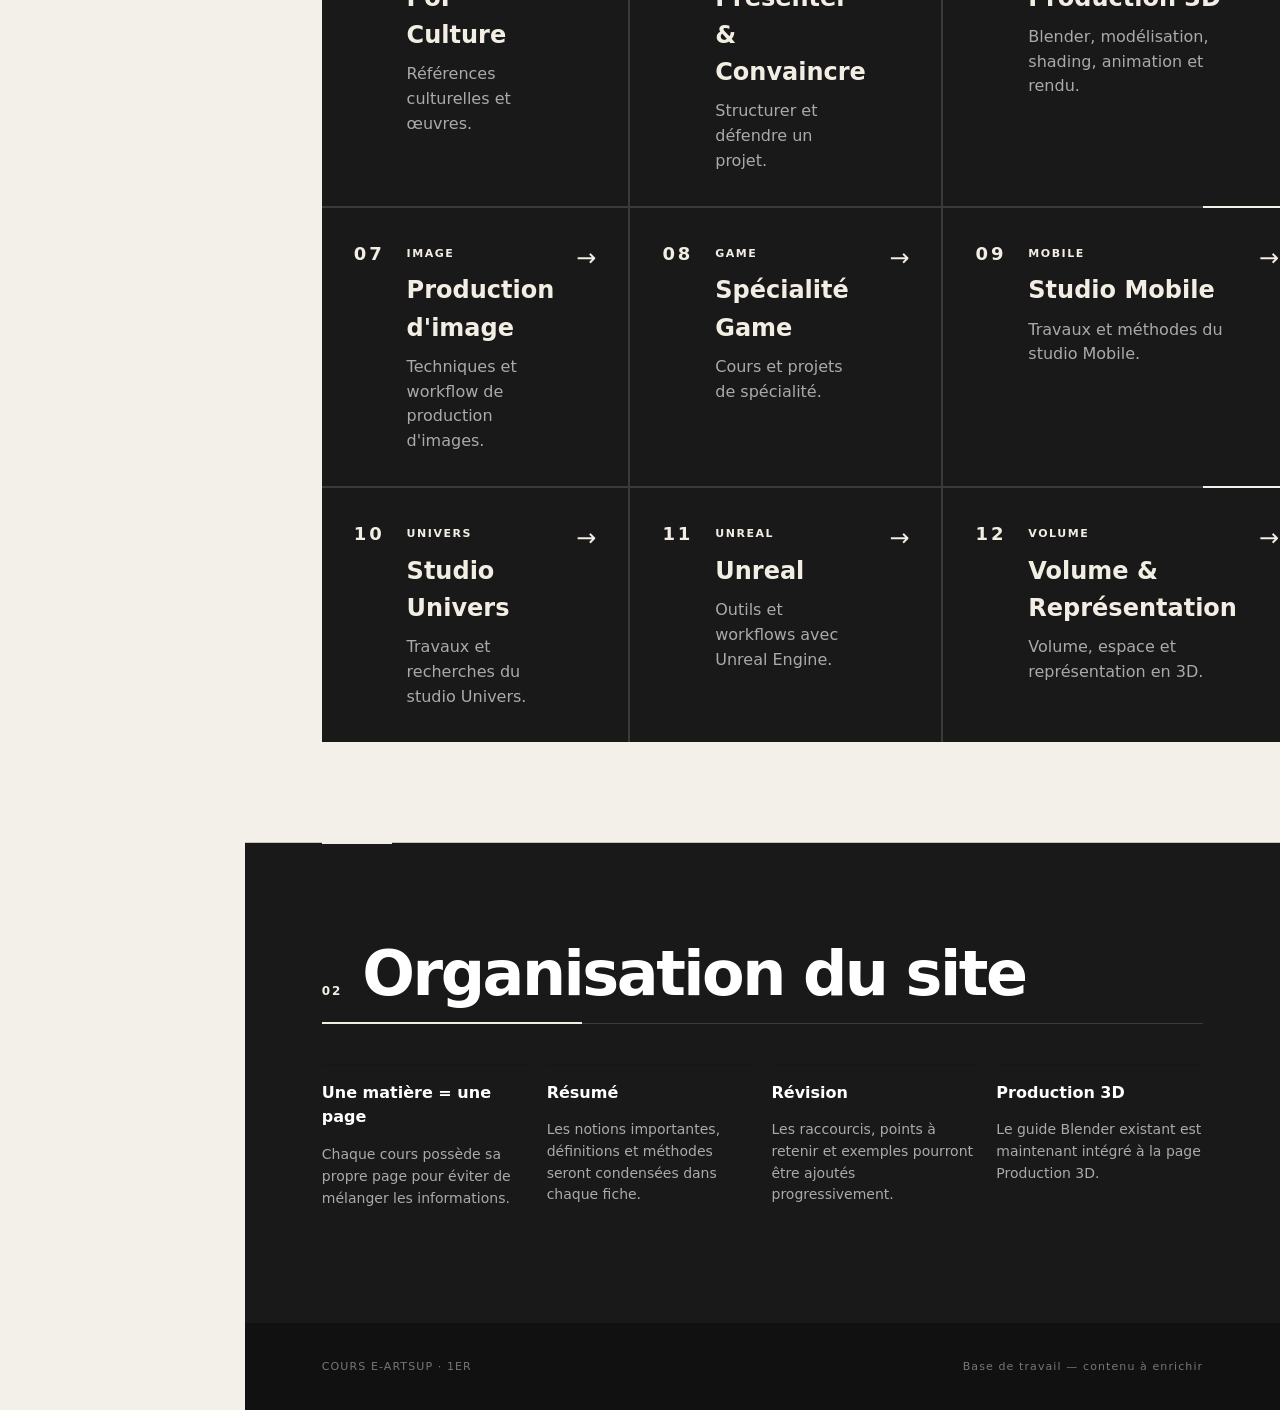
==== commit 30fd74b5: "Activation de la navigation latérale sur l'accueil" ====
--- a/index.html
+++ b/index.html
@@ -7,4 +7,4 @@
 <section id="matieres" class="section"><div class="section-head"><span>01</span><h2>Toutes les matières</h2></div><div class="cards course-grid"><a class="card course-card" href="couleur-perception.html"><div class="tag">01</div><div><small>COULEUR</small><h3>Couleur & Perception</h3><p>Perception, théorie des couleurs et références.</p></div><span class="arrow">→</span></a><a class="card course-card" href="dessin-conception.html"><div class="tag">02</div><div><small>DESSIN</small><h3>Dessin & Conception</h3><p>Observation, construction et conception graphique.</p></div><span class="arrow">→</span></a><a class="card course-card" href="game-design.html"><div class="tag">03</div><div><small>GAME</small><h3>Game Design</h3><p>Mécaniques, règles et expérience joueur.</p></div><span class="arrow">→</span></a><a class="card course-card" href="popculture.html"><div class="tag">04</div><div><small>POP</small><h3>PoP Culture</h3><p>Références culturelles et œuvres.</p></div><span class="arrow">→</span></a><a class="card course-card" href="presenter-convaincre.html"><div class="tag">05</div><div><small>PITCH</small><h3>Présenter & Convaincre</h3><p>Structurer et défendre un projet.</p></div><span class="arrow">→</span></a><a class="card course-card" href="production-3d.html"><div class="tag">06</div><div><small>3D</small><h3>Production 3D</h3><p>Blender, modélisation, shading, animation et rendu.</p></div><span class="arrow">→</span></a><a class="card course-card" href="production-image.html"><div class="tag">07</div><div><small>IMAGE</small><h3>Production d'image</h3><p>Techniques et workflow de production d'images.</p></div><span class="arrow">→</span></a><a class="card course-card" href="specialite-game.html"><div class="tag">08</div><div><small>GAME</small><h3>Spécialité Game</h3><p>Cours et projets de spécialité.</p></div><span class="arrow">→</span></a><a class="card course-card" href="studio-mobile.html"><div class="tag">09</div><div><small>MOBILE</small><h3>Studio Mobile</h3><p>Travaux et méthodes du studio Mobile.</p></div><span class="arrow">→</span></a><a class="card course-card" href="studio-univers.html"><div class="tag">10</div><div><small>UNIVERS</small><h3>Studio Univers</h3><p>Travaux et recherches du studio Univers.</p></div><span class="arrow">→</span></a><a class="card course-card" href="unreal.html"><div class="tag">11</div><div><small>UNREAL</small><h3>Unreal</h3><p>Outils et workflows avec Unreal Engine.</p></div><span class="arrow">→</span></a><a class="card course-card" href="volume-representation.html"><div class="tag">12</div><div><small>VOLUME</small><h3>Volume & Représentation</h3><p>Volume, espace et représentation en 3D.</p></div><span class="arrow">→</span></a></div></section>
 <section id="organisation" class="section dark"><div class="section-head"><span>02</span><h2>Organisation du site</h2></div><div class="tips-grid"><div><strong>Une matière = une page</strong><p>Chaque cours possède sa propre page pour éviter de mélanger les informations.</p></div><div><strong>Résumé</strong><p>Les notions importantes, définitions et méthodes seront condensées dans chaque fiche.</p></div><div><strong>Révision</strong><p>Les raccourcis, points à retenir et exemples pourront être ajoutés progressivement.</p></div><div><strong>Production 3D</strong><p>Le guide Blender existant est maintenant intégré à la page Production 3D.</p></div></div></section>
 </main><footer><span>COURS E-ARTSUP · 1ER</span><span>Base de travail — contenu à enrichir</span></footer>
-</body></html>+<script src="script.js" defer></script></body></html>
--- a/style.css
+++ b/style.css
@@ -1 +1,99 @@
-:root{--bg:#f3f0ea;--ink:#171717;--muted:#6e6a63;--accent:#e86d2d;--line:#d8d2c8;--dark:#191919;--white:#fff}*{box-sizing:border-box}html{scroll-behavior:smooth}body{margin:0;background:var(--bg);color:var(--ink);font-family:Inter,ui-sans-serif,system-ui,-apple-system,BlinkMacSystemFont,"Segoe UI",sans-serif;line-height:1.55}.hero{background:#171717;color:#fff;padding:0 6vw 7rem;overflow:hidden}.nav{height:76px;display:flex;align-items:center;gap:28px;border-bottom:1px solid #393939}.nav a{color:#bdbdbd;text-decoration:none;font-size:14px}.nav .brand{margin-right:auto;color:#fff;font-weight:900;letter-spacing:.08em}.brand span{color:var(--accent);margin-left:4px}.hero-grid{max-width:1180px;margin:90px auto 0;display:grid;grid-template-columns:1.2fr .8fr;gap:60px;align-items:center}.eyebrow,.tag,.section-head>span{color:var(--accent);font-size:12px;font-weight:900;letter-spacing:.16em}.hero h1{font-size:clamp(64px,10vw,140px);line-height:.9;letter-spacing:-.07em;margin:18px 0 30px}.hero p{max-width:580px;color:#b9b9b9;font-size:18px}.button{display:inline-block;margin-top:25px;background:var(--accent);color:#fff;text-decoration:none;padding:13px 20px;font-weight:800}.blender-card{border:1px solid #444;padding:42px;min-height:310px;display:flex;flex-direction:column;justify-content:end;position:relative}.blender-card small{display:block;color:#aaa;margin-top:5px}.cube{width:130px;height:130px;border:2px solid var(--accent);transform:rotate(30deg) skewY(-8deg);position:absolute;top:55px;right:60px}.section{max-width:1180px;margin:auto;padding:100px 6vw}.section-head{display:flex;gap:20px;align-items:baseline;margin-bottom:40px}.section-head h2{font-size:clamp(34px,5vw,62px);line-height:1;letter-spacing:-.04em;margin:0}.islands{display:grid;grid-template-columns:repeat(4,1fr);border-top:1px solid var(--line);border-bottom:1px solid var(--line)}.islands article{padding:30px 24px;border-right:1px solid var(--line);min-height:230px}.islands article:last-child{border:0}.islands b{font-size:13px;color:var(--accent)}h3{font-size:24px;margin:14px 0 8px}p{color:var(--muted)}code,kbd{font-family:"SFMono-Regular",Consolas,monospace}.islands code{font-size:12px;color:var(--accent)}.dark{max-width:none;background:var(--dark);color:#fff}.dark .section-head,.dark p{color:#aaa}.dark .section-head h2{color:#fff}.cards{max-width:1180px;margin:auto;display:grid;grid-template-columns:repeat(3,1fr);gap:2px;background:#3a3a3a}.card{background:#191919;padding:32px;min-height:260px}.card .tag{font-size:18px}.card h3{margin-top:20px}.card p{margin:0 0 15px}.card ul{padding-left:18px;color:#ddd;font-size:14px}.render{max-width:1180px;margin:50px auto 0;border:1px solid #454545;padding:35px;display:grid;grid-template-columns:1fr 1fr;gap:35px}.render h3{font-size:30px}.flow{display:flex;align-items:center;justify-content:center;gap:9px;flex-wrap:wrap;font-size:11px;font-weight:800}.flow span{border:1px solid #555;padding:9px}.flow i{color:var(--accent);font-style:normal}.editor-grid{display:grid;grid-template-columns:1fr 1fr;gap:24px}.editor-grid article{border:1px solid var(--line);padding:18px}.editor-grid p{max-width:600px}.editor-art{height:220px;background:#202020;display:flex;align-items:center;justify-content:center;color:#fff;font-size:40px;font-weight:900;letter-spacing:.1em}.uv{background:linear-gradient(135deg,#202020 0 48%,#393939 48% 50%,#202020 50%)}.shader{background:radial-gradient(circle at 30% 50%,#e86d2d 0 8%,transparent 9%),radial-gradient(circle at 70% 40%,#888 0 7%,transparent 8%),#202020}.search{max-width:520px;border-bottom:2px solid var(--ink);display:flex;margin-bottom:25px}.search input{border:0;background:none;outline:0;padding:14px 0;width:100%;font:inherit}.search span{padding:14px 0}.shortcut-list{display:grid;grid-template-columns:repeat(2,1fr);gap:1px;background:var(--line);border:1px solid var(--line)}.shortcut{background:var(--bg);display:flex;align-items:center;gap:20px;padding:17px 20px}.shortcut kbd{background:#fff;border:1px solid #c9c3ba;border-bottom-width:2px;padding:5px 9px;min-width:95px;text-align:center;font-size:12px}.tips{padding-top:30px}.tips-grid{display:grid;grid-template-columns:repeat(4,1fr);gap:18px}.tips-grid>div{border-top:2px solid var(--ink);padding-top:15px}.tips-grid strong{font-size:16px}.tips-grid p{font-size:14px}footer{padding:35px 6vw;background:#111;color:#777;display:flex;justify-content:space-between;font-size:11px;letter-spacing:.1em}@media(max-width:800px){.nav a:not(.brand){display:none}.hero-grid,.render{grid-template-columns:1fr}.hero{padding-bottom:5rem}.islands,.cards,.tips-grid{grid-template-columns:1fr 1fr}.editor-grid,.shortcut-list{grid-template-columns:1fr}.section{padding:70px 6vw}.blender-card{min-height:230px}}@media(max-width:520px){.islands,.cards,.tips-grid{grid-template-columns:1fr}.hero h1{font-size:70px}.shortcut{align-items:flex-start;flex-direction:column;gap:8px}footer{flex-direction:column;gap:10px}}+:root{--bg:#f3f0ea;--ink:#171717;--muted:#6e6a63;--accent:#f3eee4;--line:#d8d2c8;--dark:#191919;--white:#fff}*{box-sizing:border-box}html{scroll-behavior:smooth}body{margin:0;background:var(--bg);color:var(--ink);font-family:Inter,ui-sans-serif,system-ui,-apple-system,BlinkMacSystemFont,"Segoe UI",sans-serif;line-height:1.55}.hero{background:#171717;color:#fff;padding:0 6vw 7rem;overflow:hidden}.nav{height:76px;display:flex;align-items:center;gap:28px;border-bottom:1px solid #393939}.nav a{color:#bdbdbd;text-decoration:none;font-size:14px}.nav .brand{margin-right:auto;color:#fff;font-weight:900;letter-spacing:.08em}.brand span{color:var(--accent);margin-left:4px}.hero-grid{max-width:1180px;margin:90px auto 0;display:grid;grid-template-columns:1.2fr .8fr;gap:60px;align-items:center}.eyebrow,.tag,.section-head>span{color:var(--accent);font-size:12px;font-weight:900;letter-spacing:.16em}.hero h1{font-size:clamp(64px,10vw,140px);line-height:.9;letter-spacing:-.07em;margin:18px 0 30px}.hero p{max-width:580px;color:#b9b9b9;font-size:18px}.button,.button:visited{display:inline-block;margin-top:25px;background:#191919;color:var(--accent);text-decoration:none;padding:13px 20px;font-weight:800;border:1px solid #444}.button:hover,.button:focus{background:var(--accent);color:#191919;text-decoration:none}.blender-card{border:1px solid #444;padding:42px;min-height:310px;display:flex;flex-direction:column;justify-content:end;position:relative}.blender-card small{display:block;color:#aaa;margin-top:5px}.cube{width:130px;height:130px;border:2px solid var(--accent);transform:rotate(30deg) skewY(-8deg);position:absolute;top:55px;right:60px}.section{max-width:1180px;margin:auto;padding:100px 6vw}.section-head{display:flex;gap:20px;align-items:baseline;margin-bottom:40px}.section-head h2{font-size:clamp(34px,5vw,62px);line-height:1;letter-spacing:-.04em;margin:0}.islands{display:grid;grid-template-columns:repeat(4,1fr);border-top:1px solid var(--line);border-bottom:1px solid var(--line)}.islands article{padding:30px 24px;border-right:1px solid var(--line);min-height:230px}.islands article:last-child{border:0}.islands b{font-size:13px;color:var(--accent)}h3{font-size:24px;margin:14px 0 8px}p{color:var(--muted)}code,kbd{font-family:"SFMono-Regular",Consolas,monospace}.islands code{font-size:12px;color:var(--accent)}.dark{max-width:none;background:var(--dark);color:#fff}.dark .section-head,.dark p{color:#aaa}.dark .section-head h2{color:#fff}.cards{max-width:1180px;margin:auto;display:grid;grid-template-columns:repeat(3,1fr);gap:2px;background:#3a3a3a}.card{background:#191919;padding:32px;min-height:260px}.card .tag{font-size:18px}.card h3{margin-top:20px}.card p{margin:0 0 15px}.card ul{padding-left:18px;color:#ddd;font-size:14px}.render{max-width:1180px;margin:50px auto 0;border:1px solid #454545;padding:35px;display:grid;grid-template-columns:1fr 1fr;gap:35px}.render h3{font-size:30px}.flow{display:flex;align-items:center;justify-content:center;gap:9px;flex-wrap:wrap;font-size:11px;font-weight:800}.flow span{border:1px solid #555;padding:9px}.flow i{color:var(--accent);font-style:normal}.editor-grid{display:grid;grid-template-columns:1fr 1fr;gap:24px}.editor-grid article{border:1px solid var(--line);padding:18px}.editor-grid p{max-width:600px}.editor-art{height:220px;background:#202020;display:flex;align-items:center;justify-content:center;color:#fff;font-size:40px;font-weight:900;letter-spacing:.1em}.uv{background:linear-gradient(135deg,#202020 0 48%,#393939 48% 50%,#202020 50%)}.shader{background:radial-gradient(circle at 30% 50%,#e86d2d 0 8%,transparent 9%),radial-gradient(circle at 70% 40%,#888 0 7%,transparent 8%),#202020}.search{max-width:520px;border-bottom:2px solid var(--ink);display:flex;margin-bottom:25px}.search input{border:0;background:none;outline:0;padding:14px 0;width:100%;font:inherit}.search span{padding:14px 0}.shortcut-list{display:grid;grid-template-columns:repeat(2,1fr);gap:1px;background:var(--line);border:1px solid var(--line)}.shortcut{background:var(--bg);display:flex;align-items:center;gap:20px;padding:17px 20px}.shortcut kbd{background:#fff;border:1px solid #c9c3ba;border-bottom-width:2px;padding:5px 9px;min-width:95px;text-align:center;font-size:12px}.tips{padding-top:30px}.tips-grid{display:grid;grid-template-columns:repeat(4,1fr);gap:18px}.tips-grid>div{border-top:2px solid var(--ink);padding-top:15px}.tips-grid strong{font-size:16px}.tips-grid p{font-size:14px}footer{padding:35px 6vw;background:#111;color:#777;display:flex;justify-content:space-between;font-size:11px;letter-spacing:.1em}@media(max-width:800px){.nav a:not(.brand){display:none}.hero-grid,.render{grid-template-columns:1fr}.hero{padding-bottom:5rem}.islands,.cards,.tips-grid{grid-template-columns:1fr 1fr}.editor-grid,.shortcut-list{grid-template-columns:1fr}.section{padding:70px 6vw}.blender-card{min-height:230px}}@media(max-width:520px){.islands,.cards,.tips-grid{grid-template-columns:1fr}.hero h1{font-size:70px}.shortcut{align-items:flex-start;flex-direction:column;gap:8px}footer{flex-direction:column;gap:10px}}.course-grid{max-width:1180px}.course-card,.course-card:visited{position:relative;display:flex;gap:22px;align-items:flex-start;text-decoration:none;color:var(--accent);min-height:180px;transition:transform .2s,background .2s}.course-card:hover{transform:translateY(-3px);background:#242424}.course-card h3,.course-card:visited h3{color:var(--accent)}.course-card small{font-size:11px;letter-spacing:.14em;color:var(--accent);font-weight:900}.course-card h3{margin:8px 0}.course-card p{margin:0;color:#aaa}.course-card .arrow{margin-left:auto;color:var(--accent);font-size:24px}.dark .course-card{background:#191919}.dark .course-card:hover{background:#242424}.exercise-card{max-width:1180px;margin:auto;border:1px solid #454545;background:#191919;padding:32px}.exercise-card h3{color:#fff;font-size:30px;margin:16px 0 8px}.exercise-card p{max-width:760px}.exercise-document{margin-top:30px;background:#fff;padding:12px;overflow:hidden}.exercise-document img{display:block;width:100%;height:auto;max-height:80vh;object-fit:contain}@media(max-width:520px){.exercise-card{padding:20px}.exercise-card h3{font-size:24px}.exercise-document{padding:6px}}
+.exercise-actions{display:flex;flex-wrap:wrap;gap:14px;margin-top:28px}.exercise-button{display:inline-flex;align-items:center;justify-content:center;padding:15px 22px;background:#f3eee4;color:#151515;text-decoration:none;font-weight:700;border:1px solid #f3eee4}.exercise-button:hover{background:#151515;color:#f3eee4}.exercise-button.secondary{background:transparent;color:#f3eee4}.exercise-button.secondary:hover{background:#f3eee4;color:#151515}@media(max-width:520px){.exercise-actions{flex-direction:column}.exercise-button{width:100%;box-sizing:border-box}}
+.exercise-document{margin-top:30px;background:#fff;padding:12px;overflow:auto}.exercise-image{display:block;width:100%;height:auto;max-height:none;object-fit:initial}.exercise-card{overflow:visible}
+
+.last-update{max-width:1180px;margin:18px auto 0;padding:9px 14px;border:1px solid #3f3f3f;background:#202020;color:#aaa;font-size:12px;letter-spacing:.04em;text-align:right}.last-update::before{content:"●";color:var(--accent);margin-right:8px}@media(max-width:520px){.last-update{margin:12px 6vw 0;font-size:11px;text-align:left}}
+
+/* Unreal course layout */
+.unreal-overview{max-width:1180px;margin:0 auto;display:grid;grid-template-columns:repeat(3,1fr);gap:18px}
+.unreal-stat{background:#191919;border:1px solid #3d3d3d;padding:24px}
+.unreal-stat .label{color:#aaa;font-size:11px;font-weight:900;letter-spacing:.14em;text-transform:uppercase}
+.unreal-stat strong{display:block;color:#fff;font-size:22px;margin-top:8px}
+.highlight{display:inline;padding:2px 7px;background:var(--accent);color:#151515;font-weight:900}
+.mark{color:var(--accent);font-weight:900}
+.important,.warning,.definition{max-width:1180px;margin:22px auto;padding:20px 24px;border-left:4px solid var(--accent);background:#202020}
+.important strong,.warning strong,.definition strong{color:#fff}
+.warning{border-left-color:#c9b48a}
+.warning strong{color:#f3eee4}
+.definition{background:#f3eee4;color:#171717;border-left-color:#171717}
+.definition p,.definition code{color:#171717}
+.course-steps{display:grid;gap:14px;max-width:1180px;margin:auto}
+.course-step{display:grid;grid-template-columns:52px 1fr;gap:18px;align-items:start;padding:20px 22px;background:#191919;border:1px solid #383838}
+.course-step .number{width:38px;height:38px;display:grid;place-items:center;background:var(--accent);color:#171717;font-weight:900}
+.course-step h3{margin:0 0 5px;color:#fff;font-size:20px}
+.course-step p{margin:0}
+.key-grid{display:grid;grid-template-columns:repeat(4,1fr);gap:14px;max-width:1180px;margin:auto}
+.key-card{padding:20px;background:#191919;border:1px solid #383838}
+.key-card h3{color:#fff;font-size:19px;margin:0 0 8px}
+.key-card code{color:#f3eee4;font-weight:800}
+.naming-table{width:100%;max-width:1180px;margin:auto;border-collapse:collapse;background:#191919;color:#ddd}
+.naming-table th,.naming-table td{padding:15px 18px;border-bottom:1px solid #393939;text-align:left}
+.naming-table th{color:#f3eee4;font-size:12px;letter-spacing:.1em;text-transform:uppercase}
+.naming-table code{color:#fff;font-weight:800}
+.quick-sheet{max-width:1180px;margin:28px auto 0;padding:24px;background:#f3eee4;color:#171717}
+.quick-sheet h3{margin-top:0;color:#171717}
+.quick-sheet p,.quick-sheet li{color:#333}
+.quick-sheet code{font-weight:800;color:#171717}
+.section-intro{max-width:760px;margin:-15px 0 35px}
+.section-intro p{font-size:16px}
+.resource-grid{max-width:1180px;margin:auto;display:grid;grid-template-columns:repeat(2,1fr);gap:18px}
+.resource-card{background:#191919;border:1px solid #3d3d3d;padding:26px}
+.resource-card h3{color:#fff;margin-top:0}
+.resource-card p{margin-bottom:20px}
+.blueprint-list{display:grid;gap:24px;max-width:1180px;margin:auto}
+.blueprint-item{border:1px solid #454545;background:#191919;padding:28px}
+.blueprint-item h3{color:#fff;margin-top:0}
+.blueprint-item ol{color:#ddd;padding-left:22px}
+.blueprint-item li{margin:8px 0}
+@media(max-width:800px){.unreal-overview,.key-grid,.resource-grid{grid-template-columns:1fr 1fr}.naming-table{font-size:14px}.naming-table th,.naming-table td{padding:12px}}
+@media(max-width:520px){.unreal-overview,.key-grid,.resource-grid{grid-template-columns:1fr}.course-step{grid-template-columns:40px 1fr;padding:16px}.naming-table{display:block;overflow:auto;white-space:nowrap}.important,.warning,.definition{padding:16px 18px}}
+
+
+/* Unreal revision tables */
+.revision-table{width:100%;max-width:1180px;margin:0 auto;border-collapse:collapse;background:#191919;color:#ddd;border:1px solid #383838}
+.revision-table th,.revision-table td{padding:16px 18px;border-bottom:1px solid #393939;text-align:left;vertical-align:middle}
+.revision-table th{background:#202020;color:#f3eee4;font-size:12px;letter-spacing:.1em;text-transform:uppercase}
+.revision-table tr:last-child td{border-bottom:0}
+.revision-table td:first-child{font-weight:800;color:#fff;white-space:nowrap}
+.revision-table code,.revision-table kbd{color:#fff;font-weight:800}
+.revision-table kbd{display:inline-block;background:#f3eee4;color:#171717;border:1px solid #d8d2c8;padding:5px 9px;font-family:inherit;font-size:12px}
+.revision-table .highlight{display:inline-block}
+@media(max-width:800px){.revision-table{font-size:14px}.revision-table th,.revision-table td{padding:12px 13px}}
+@media(max-width:520px){.revision-table{display:block;overflow:auto;white-space:nowrap}.revision-table th,.revision-table td{padding:11px 12px}}
+
+
+/* Séparateurs visuels — page Unreal */
+main > .section{position:relative}
+main > .section + .section{border-top:1px solid #c9c3ba}
+main > .dark.section + .section{border-top-color:#c9c3ba}
+main > .section + .section::before{content:"";position:absolute;top:-2px;left:6vw;width:70px;height:3px;background:var(--accent)}
+.section-head{position:relative;padding-bottom:18px;border-bottom:1px solid var(--line)}
+.dark .section-head{border-bottom-color:#3b3b3b}
+.section-head::after{content:"";position:absolute;left:0;bottom:-1px;width:34%;max-width:260px;height:2px;background:var(--accent)}
+.blueprint-item + .blueprint-item{border-top:3px solid #4a4a4a}
+.key-card + .key-card{border-left-color:#4a4a4a}
+.revision-table tr + tr td{border-top:1px solid #303030}
+.important,.warning,.definition{position:relative}
+.important::before,.warning::before,.definition::before{content:"";position:absolute;top:-1px;right:24px;width:46px;height:2px;background:var(--accent)}
+@media(max-width:520px){main > .section + .section::before{left:6vw;width:48px}.section-head::after{width:45%}}
+
+/* Navigation latérale des pages de cours */
+.course-sidebar{position:fixed;z-index:50;left:0;top:0;bottom:0;width:245px;padding:28px 18px;background:#151515;border-right:1px solid #383838;overflow-y:auto;box-sizing:border-box}
+.course-sidebar-title{padding:8px 10px 20px;border-bottom:1px solid #383838;margin-bottom:12px}
+.course-sidebar-title span{display:block;color:var(--accent);font-size:10px;font-weight:900;letter-spacing:.18em}
+.course-sidebar-title strong{display:block;color:#fff;font-size:18px;margin-top:5px}
+.course-sidebar-list{display:grid;gap:4px}
+.course-sidebar-list a{display:grid;grid-template-columns:34px 1fr;align-items:center;gap:7px;padding:11px 9px;color:#aaa;text-decoration:none;border-left:2px solid transparent;font-size:13px;line-height:1.25;transition:.2s}
+.course-sidebar-list a:hover{color:#fff;background:#202020}
+.course-sidebar-list a.active{color:#171717;background:var(--accent);border-left-color:#fff;font-weight:900}
+.course-sidebar-number{font-family:monospace;font-size:11px;font-weight:900;opacity:.8}
+.course-sidebar-toggle{display:none}
+@media(min-width:901px){
+  body:has(.course-sidebar) main,body:has(.course-sidebar) footer{margin-left:245px}
+  body:has(.course-sidebar) .hero{padding-left:245px}
+}
+@media(max-width:900px){
+  .course-sidebar{transform:translateX(-100%);transition:transform .25s ease;box-shadow:8px 0 30px rgba(0,0,0,.35)}
+  body.sidebar-open .course-sidebar{transform:translateX(0)}
+  .course-sidebar-toggle{display:grid;place-items:center;position:fixed;z-index:60;left:14px;bottom:18px;width:48px;height:48px;border:1px solid #555;background:#f3eee4;color:#171717;font-size:20px;font-weight:900;box-shadow:0 8px 25px rgba(0,0,0,.3)}
+}
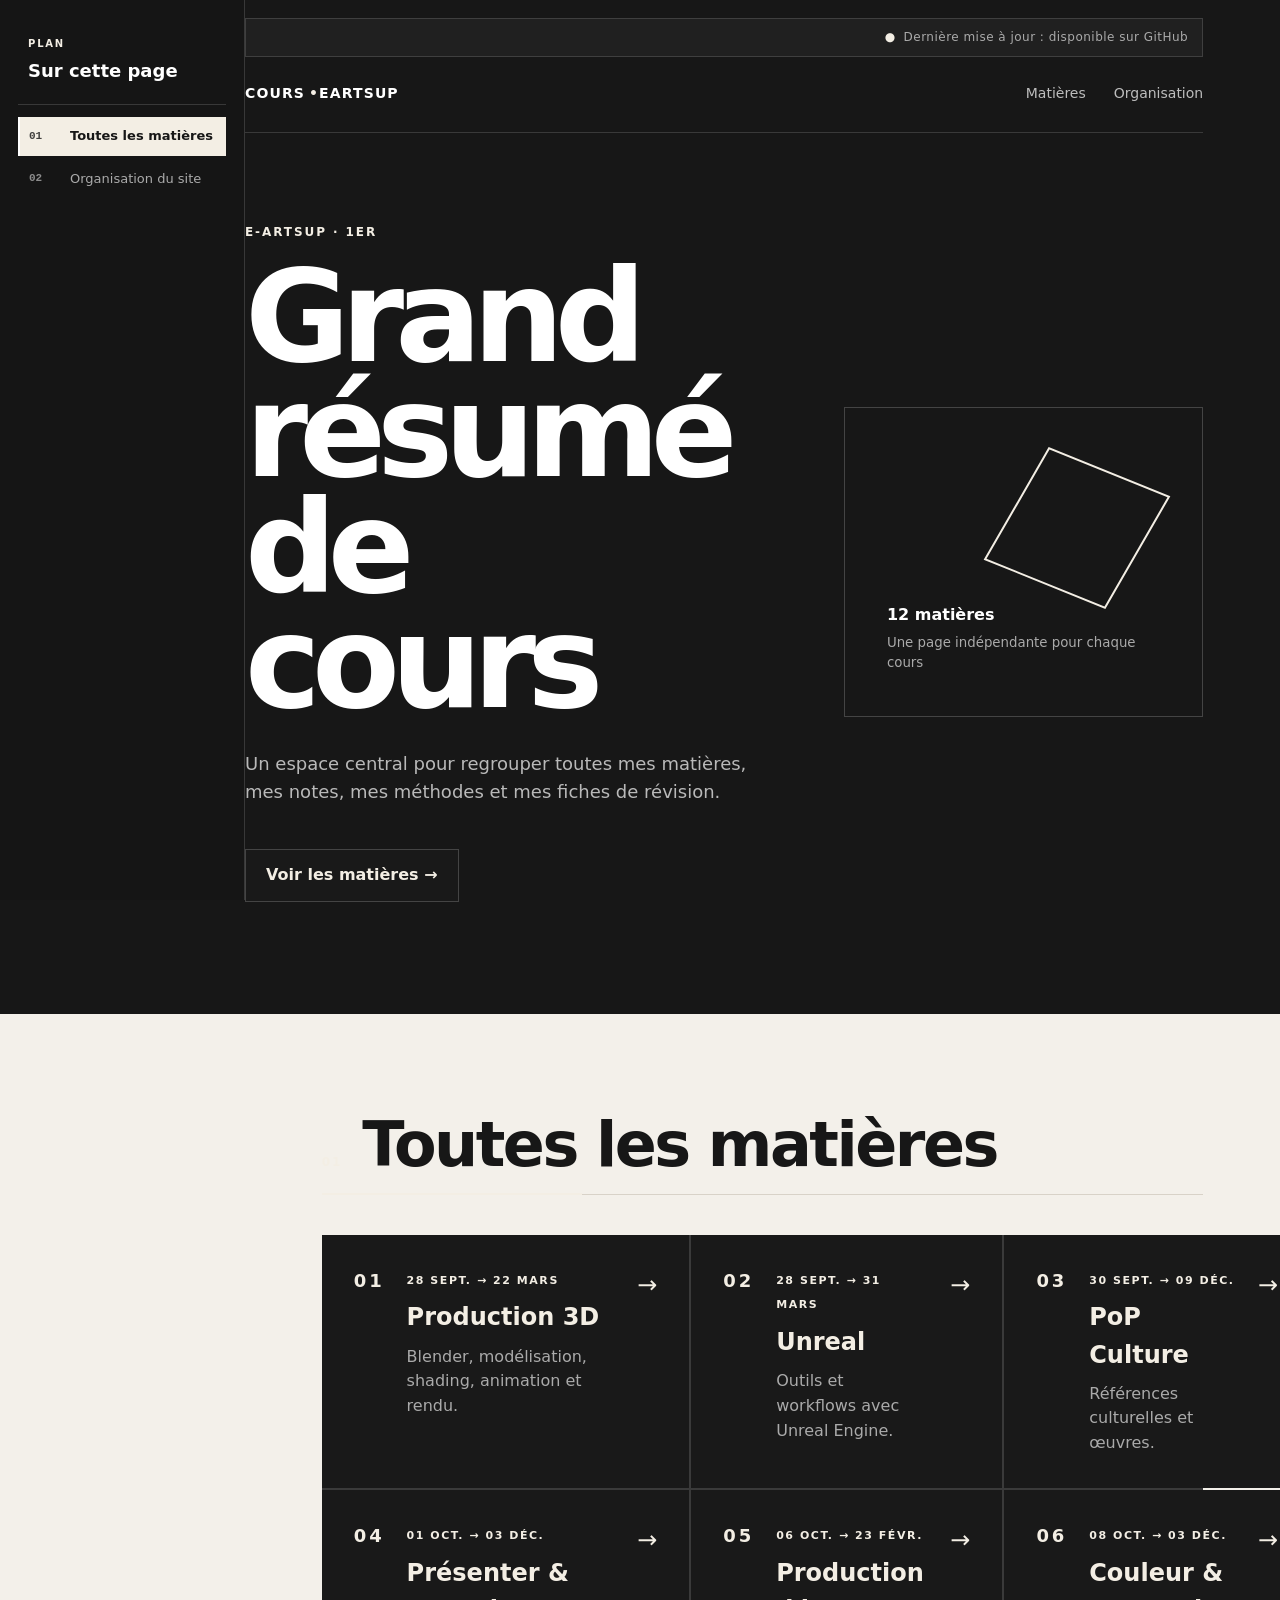
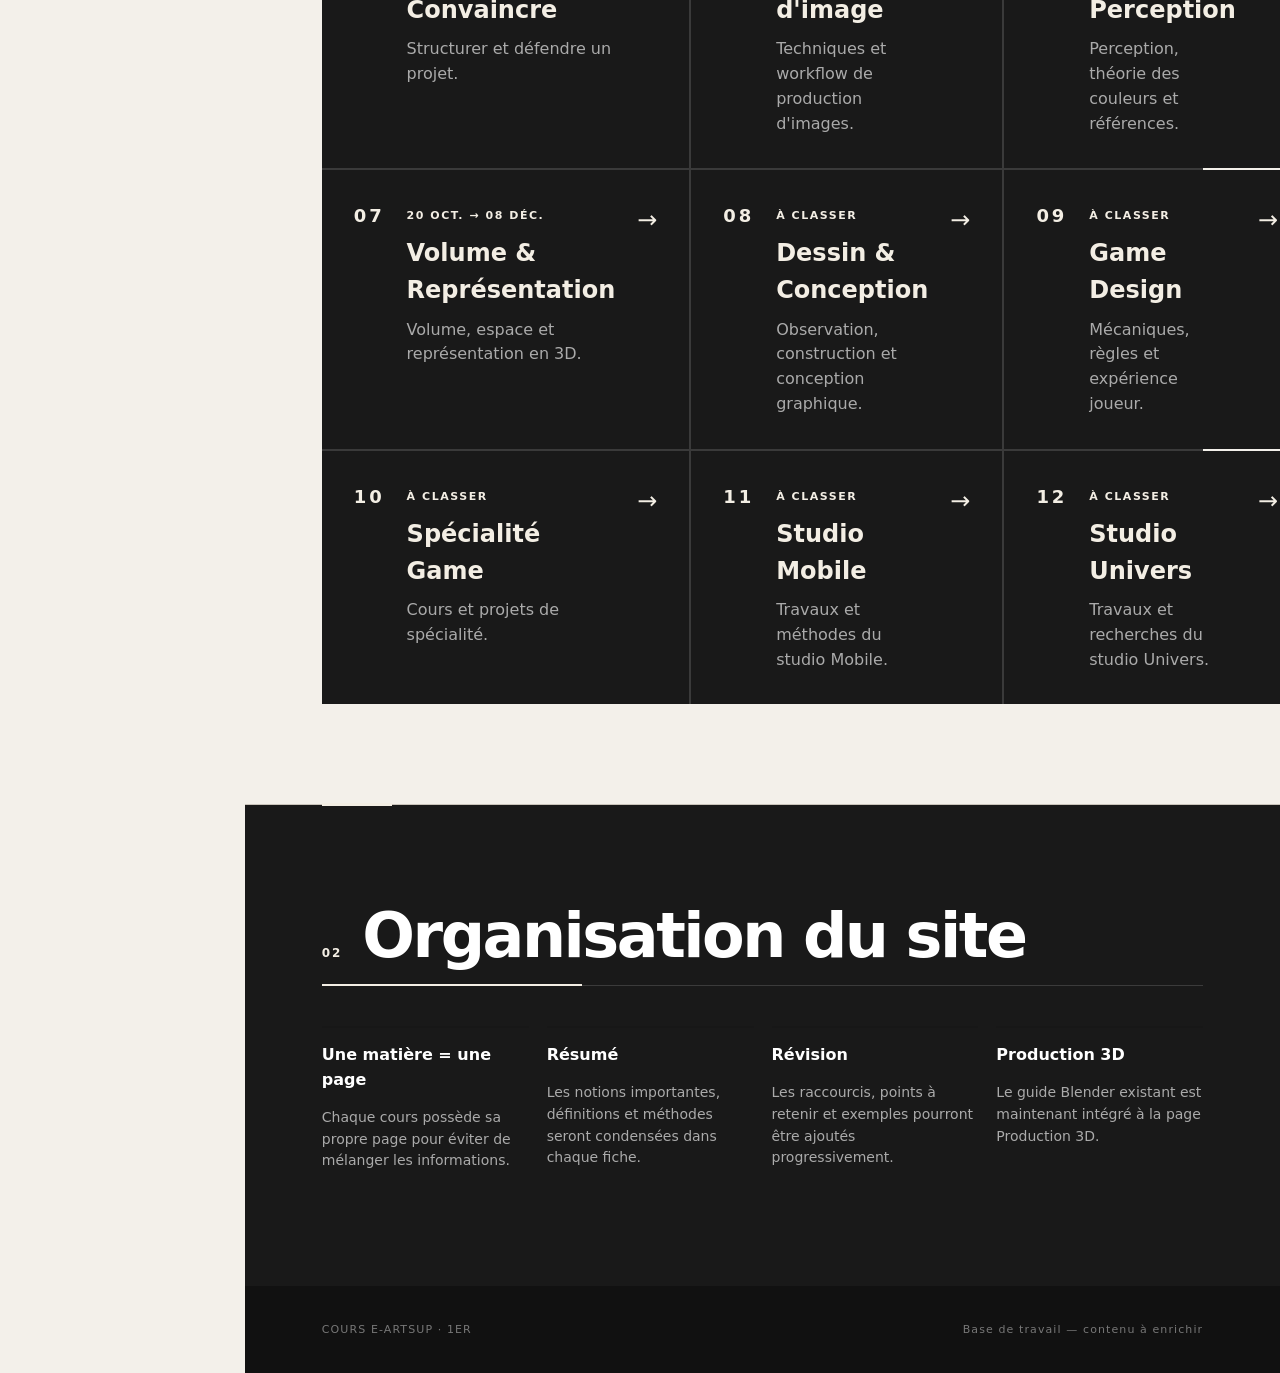
==== commit b3a9ca89: "Tri des matières selon l'emploi du temps" ====
--- a/index.html
+++ b/index.html
@@ -4,7 +4,19 @@
 <header class="hero"><nav class="nav"><a class="brand" href="index.html">COURS<span>•</span>EARTSUP</a><a href="#matieres">Matières</a><a href="#organisation">Organisation</a></nav>
 <div class="hero-grid"><div><div class="eyebrow">E-ARTSUP · 1ER</div><h1>Grand résumé de cours</h1><p>Un espace central pour regrouper toutes mes matières, mes notes, mes méthodes et mes fiches de révision.</p><a class="button" href="#matieres">Voir les matières →</a></div><div class="blender-card"><div class="cube"></div><div><strong>12 matières</strong><small>Une page indépendante pour chaque cours</small></div></div></div></header>
 <main>
-<section id="matieres" class="section"><div class="section-head"><span>01</span><h2>Toutes les matières</h2></div><div class="cards course-grid"><a class="card course-card" href="couleur-perception.html"><div class="tag">01</div><div><small>COULEUR</small><h3>Couleur & Perception</h3><p>Perception, théorie des couleurs et références.</p></div><span class="arrow">→</span></a><a class="card course-card" href="dessin-conception.html"><div class="tag">02</div><div><small>DESSIN</small><h3>Dessin & Conception</h3><p>Observation, construction et conception graphique.</p></div><span class="arrow">→</span></a><a class="card course-card" href="game-design.html"><div class="tag">03</div><div><small>GAME</small><h3>Game Design</h3><p>Mécaniques, règles et expérience joueur.</p></div><span class="arrow">→</span></a><a class="card course-card" href="popculture.html"><div class="tag">04</div><div><small>POP</small><h3>PoP Culture</h3><p>Références culturelles et œuvres.</p></div><span class="arrow">→</span></a><a class="card course-card" href="presenter-convaincre.html"><div class="tag">05</div><div><small>PITCH</small><h3>Présenter & Convaincre</h3><p>Structurer et défendre un projet.</p></div><span class="arrow">→</span></a><a class="card course-card" href="production-3d.html"><div class="tag">06</div><div><small>3D</small><h3>Production 3D</h3><p>Blender, modélisation, shading, animation et rendu.</p></div><span class="arrow">→</span></a><a class="card course-card" href="production-image.html"><div class="tag">07</div><div><small>IMAGE</small><h3>Production d'image</h3><p>Techniques et workflow de production d'images.</p></div><span class="arrow">→</span></a><a class="card course-card" href="specialite-game.html"><div class="tag">08</div><div><small>GAME</small><h3>Spécialité Game</h3><p>Cours et projets de spécialité.</p></div><span class="arrow">→</span></a><a class="card course-card" href="studio-mobile.html"><div class="tag">09</div><div><small>MOBILE</small><h3>Studio Mobile</h3><p>Travaux et méthodes du studio Mobile.</p></div><span class="arrow">→</span></a><a class="card course-card" href="studio-univers.html"><div class="tag">10</div><div><small>UNIVERS</small><h3>Studio Univers</h3><p>Travaux et recherches du studio Univers.</p></div><span class="arrow">→</span></a><a class="card course-card" href="unreal.html"><div class="tag">11</div><div><small>UNREAL</small><h3>Unreal</h3><p>Outils et workflows avec Unreal Engine.</p></div><span class="arrow">→</span></a><a class="card course-card" href="volume-representation.html"><div class="tag">12</div><div><small>VOLUME</small><h3>Volume & Représentation</h3><p>Volume, espace et représentation en 3D.</p></div><span class="arrow">→</span></a></div></section>
+<section id="matieres" class="section"><div class="section-head"><span>01</span><h2>Toutes les matières</h2></div><div class="cards course-grid">
+<a class="card course-card" href="production-3d.html"><div class="tag">01</div><div><small>28 SEPT. → 22 MARS</small><h3>Production 3D</h3><p>Blender, modélisation, shading, animation et rendu.</p></div><span class="arrow">→</span></a>
+<a class="card course-card" href="unreal.html"><div class="tag">02</div><div><small>28 SEPT. → 31 MARS</small><h3>Unreal</h3><p>Outils et workflows avec Unreal Engine.</p></div><span class="arrow">→</span></a>
+<a class="card course-card" href="popculture.html"><div class="tag">03</div><div><small>30 SEPT. → 09 DÉC.</small><h3>PoP Culture</h3><p>Références culturelles et œuvres.</p></div><span class="arrow">→</span></a>
+<a class="card course-card" href="presenter-convaincre.html"><div class="tag">04</div><div><small>01 OCT. → 03 DÉC.</small><h3>Présenter & Convaincre</h3><p>Structurer et défendre un projet.</p></div><span class="arrow">→</span></a>
+<a class="card course-card" href="production-image.html"><div class="tag">05</div><div><small>06 OCT. → 23 FÉVR.</small><h3>Production d'image</h3><p>Techniques et workflow de production d'images.</p></div><span class="arrow">→</span></a>
+<a class="card course-card" href="couleur-perception.html"><div class="tag">06</div><div><small>08 OCT. → 03 DÉC.</small><h3>Couleur & Perception</h3><p>Perception, théorie des couleurs et références.</p></div><span class="arrow">→</span></a>
+<a class="card course-card" href="volume-representation.html"><div class="tag">07</div><div><small>20 OCT. → 08 DÉC.</small><h3>Volume & Représentation</h3><p>Volume, espace et représentation en 3D.</p></div><span class="arrow">→</span></a>
+<a class="card course-card" href="dessin-conception.html"><div class="tag">08</div><div><small>À CLASSER</small><h3>Dessin & Conception</h3><p>Observation, construction et conception graphique.</p></div><span class="arrow">→</span></a>
+<a class="card course-card" href="game-design.html"><div class="tag">09</div><div><small>À CLASSER</small><h3>Game Design</h3><p>Mécaniques, règles et expérience joueur.</p></div><span class="arrow">→</span></a>
+<a class="card course-card" href="specialite-game.html"><div class="tag">10</div><div><small>À CLASSER</small><h3>Spécialité Game</h3><p>Cours et projets de spécialité.</p></div><span class="arrow">→</span></a>
+<a class="card course-card" href="studio-mobile.html"><div class="tag">11</div><div><small>À CLASSER</small><h3>Studio Mobile</h3><p>Travaux et méthodes du studio Mobile.</p></div><span class="arrow">→</span></a>
+<a class="card course-card" href="studio-univers.html"><div class="tag">12</div><div><small>À CLASSER</small><h3>Studio Univers</h3><p>Travaux et recherches du studio Univers.</p></div><span class="arrow">→</span></a></div></section>
 <section id="organisation" class="section dark"><div class="section-head"><span>02</span><h2>Organisation du site</h2></div><div class="tips-grid"><div><strong>Une matière = une page</strong><p>Chaque cours possède sa propre page pour éviter de mélanger les informations.</p></div><div><strong>Résumé</strong><p>Les notions importantes, définitions et méthodes seront condensées dans chaque fiche.</p></div><div><strong>Révision</strong><p>Les raccourcis, points à retenir et exemples pourront être ajoutés progressivement.</p></div><div><strong>Production 3D</strong><p>Le guide Blender existant est maintenant intégré à la page Production 3D.</p></div></div></section>
 </main><footer><span>COURS E-ARTSUP · 1ER</span><span>Base de travail — contenu à enrichir</span></footer>
 <script src="script.js" defer></script></body></html>
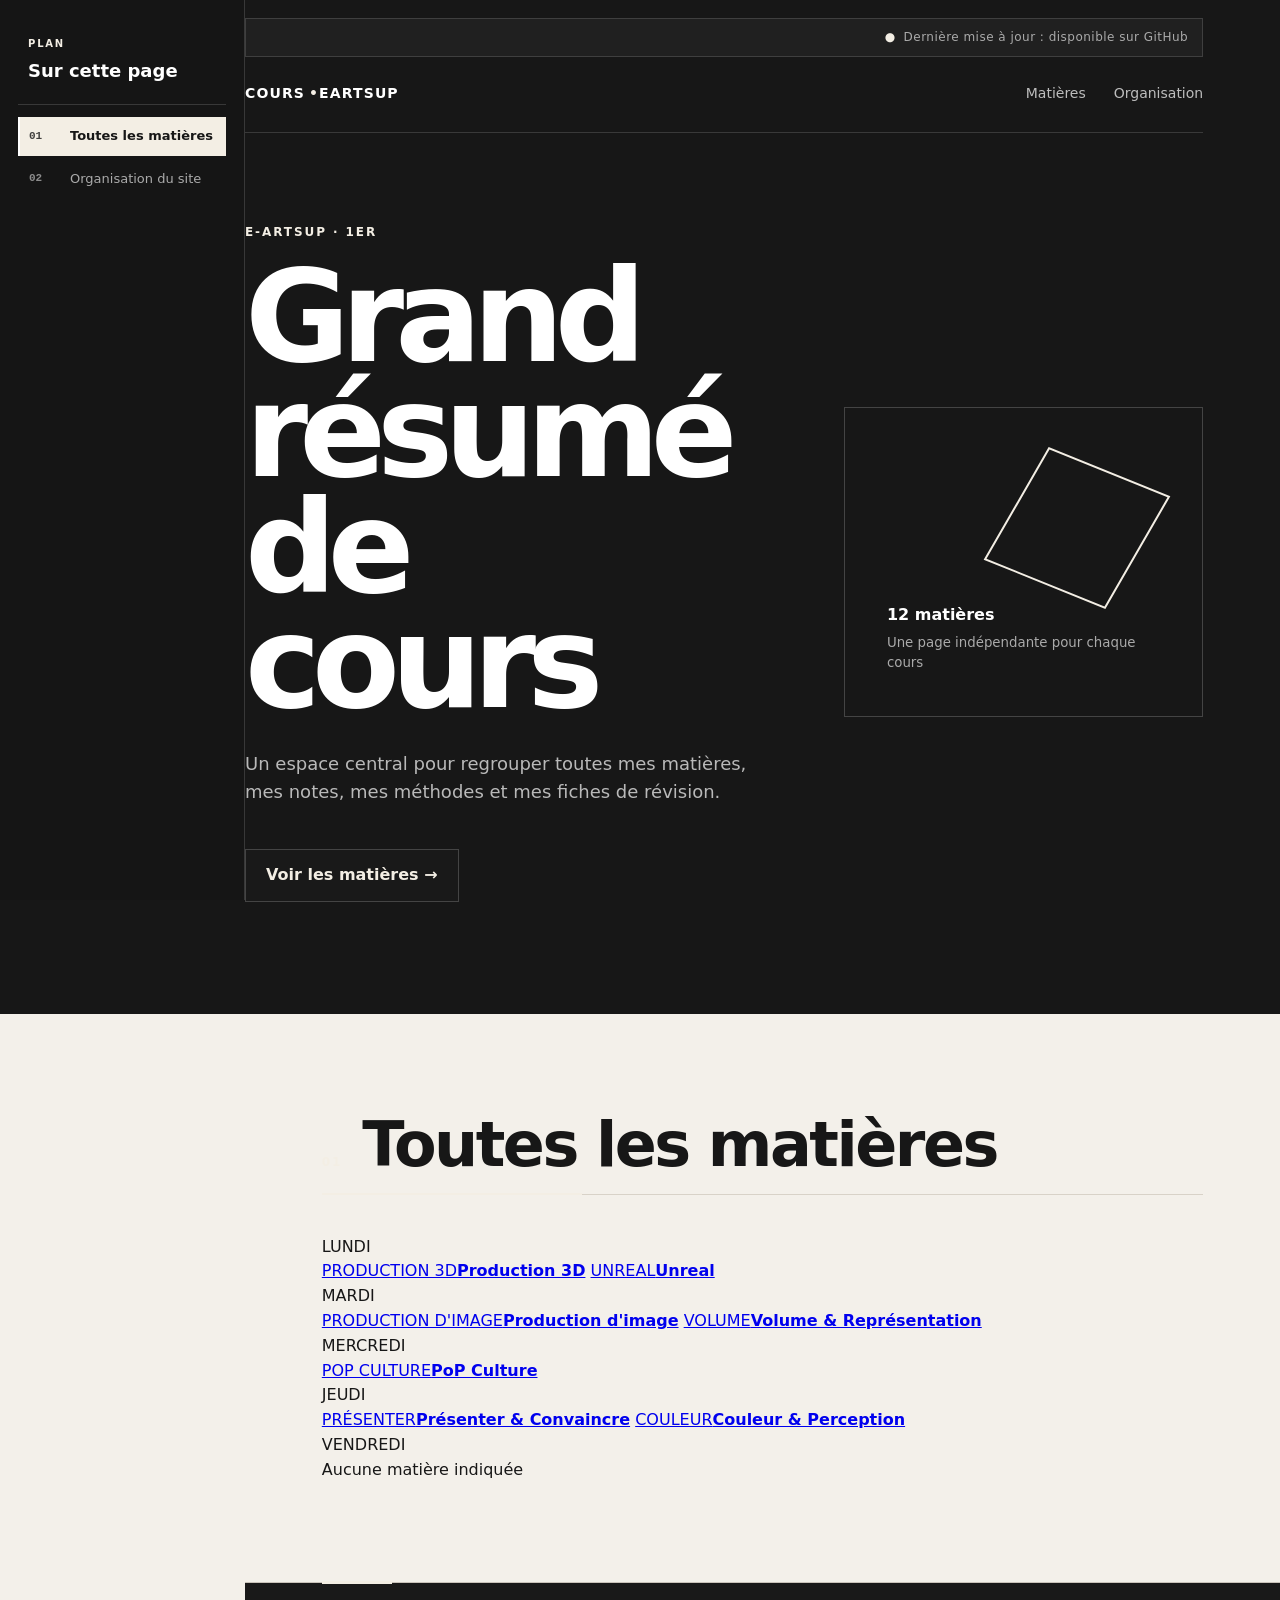
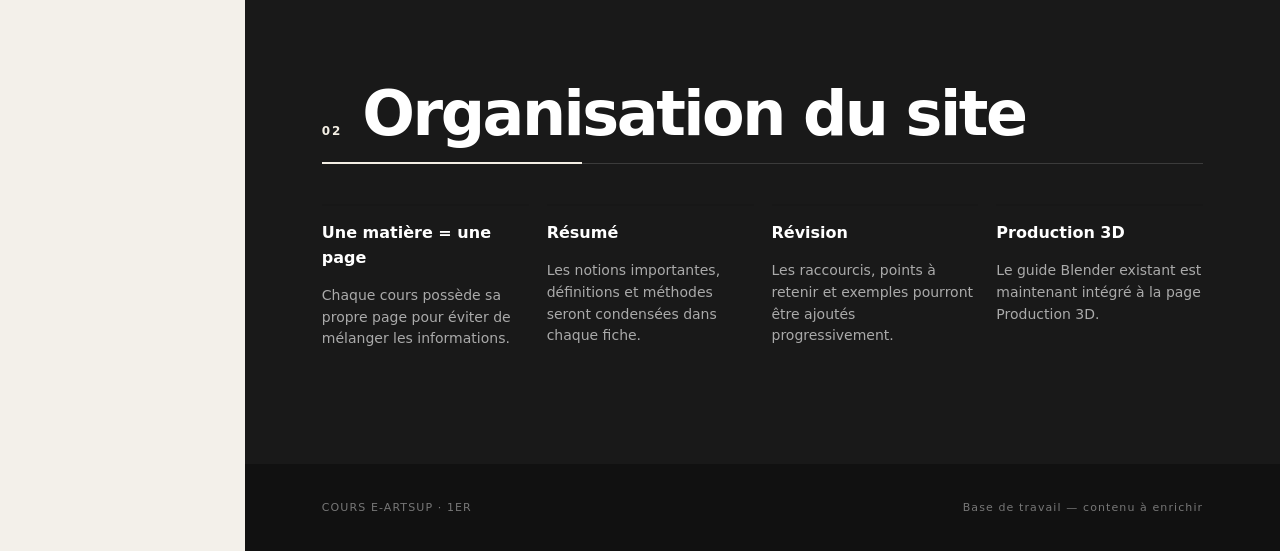
==== commit d69247ac: "Transformer la liste des matières en emploi du temps hebdomadaire" ====
--- a/index.html
+++ b/index.html
@@ -4,19 +4,21 @@
 <header class="hero"><nav class="nav"><a class="brand" href="index.html">COURS<span>•</span>EARTSUP</a><a href="#matieres">Matières</a><a href="#organisation">Organisation</a></nav>
 <div class="hero-grid"><div><div class="eyebrow">E-ARTSUP · 1ER</div><h1>Grand résumé de cours</h1><p>Un espace central pour regrouper toutes mes matières, mes notes, mes méthodes et mes fiches de révision.</p><a class="button" href="#matieres">Voir les matières →</a></div><div class="blender-card"><div class="cube"></div><div><strong>12 matières</strong><small>Une page indépendante pour chaque cours</small></div></div></div></header>
 <main>
-<section id="matieres" class="section"><div class="section-head"><span>01</span><h2>Toutes les matières</h2></div><div class="cards course-grid">
-<a class="card course-card" href="production-3d.html"><div class="tag">01</div><div><small>28 SEPT. → 22 MARS</small><h3>Production 3D</h3><p>Blender, modélisation, shading, animation et rendu.</p></div><span class="arrow">→</span></a>
-<a class="card course-card" href="unreal.html"><div class="tag">02</div><div><small>28 SEPT. → 31 MARS</small><h3>Unreal</h3><p>Outils et workflows avec Unreal Engine.</p></div><span class="arrow">→</span></a>
-<a class="card course-card" href="popculture.html"><div class="tag">03</div><div><small>30 SEPT. → 09 DÉC.</small><h3>PoP Culture</h3><p>Références culturelles et œuvres.</p></div><span class="arrow">→</span></a>
-<a class="card course-card" href="presenter-convaincre.html"><div class="tag">04</div><div><small>01 OCT. → 03 DÉC.</small><h3>Présenter & Convaincre</h3><p>Structurer et défendre un projet.</p></div><span class="arrow">→</span></a>
-<a class="card course-card" href="production-image.html"><div class="tag">05</div><div><small>06 OCT. → 23 FÉVR.</small><h3>Production d'image</h3><p>Techniques et workflow de production d'images.</p></div><span class="arrow">→</span></a>
-<a class="card course-card" href="couleur-perception.html"><div class="tag">06</div><div><small>08 OCT. → 03 DÉC.</small><h3>Couleur & Perception</h3><p>Perception, théorie des couleurs et références.</p></div><span class="arrow">→</span></a>
-<a class="card course-card" href="volume-representation.html"><div class="tag">07</div><div><small>20 OCT. → 08 DÉC.</small><h3>Volume & Représentation</h3><p>Volume, espace et représentation en 3D.</p></div><span class="arrow">→</span></a>
-<a class="card course-card" href="dessin-conception.html"><div class="tag">08</div><div><small>À CLASSER</small><h3>Dessin & Conception</h3><p>Observation, construction et conception graphique.</p></div><span class="arrow">→</span></a>
-<a class="card course-card" href="game-design.html"><div class="tag">09</div><div><small>À CLASSER</small><h3>Game Design</h3><p>Mécaniques, règles et expérience joueur.</p></div><span class="arrow">→</span></a>
-<a class="card course-card" href="specialite-game.html"><div class="tag">10</div><div><small>À CLASSER</small><h3>Spécialité Game</h3><p>Cours et projets de spécialité.</p></div><span class="arrow">→</span></a>
-<a class="card course-card" href="studio-mobile.html"><div class="tag">11</div><div><small>À CLASSER</small><h3>Studio Mobile</h3><p>Travaux et méthodes du studio Mobile.</p></div><span class="arrow">→</span></a>
-<a class="card course-card" href="studio-univers.html"><div class="tag">12</div><div><small>À CLASSER</small><h3>Studio Univers</h3><p>Travaux et recherches du studio Univers.</p></div><span class="arrow">→</span></a></div></section>
+<section id="matieres" class="section"><div class="section-head"><span>01</span><h2>Toutes les matières</h2></div><div class="timetable">
+<div class="timetable-day"><div class="timetable-day-head">LUNDI</div>
+<a class="timetable-card production3d" href="production-3d.html"><span>PRODUCTION 3D</span><strong>Production 3D</strong></a>
+<a class="timetable-card unreal" href="unreal.html"><span>UNREAL</span><strong>Unreal</strong></a></div>
+<div class="timetable-day"><div class="timetable-day-head">MARDI</div>
+<a class="timetable-card production-image" href="production-image.html"><span>PRODUCTION D'IMAGE</span><strong>Production d'image</strong></a>
+<a class="timetable-card volume" href="volume-representation.html"><span>VOLUME</span><strong>Volume & Représentation</strong></a></div>
+<div class="timetable-day"><div class="timetable-day-head">MERCREDI</div>
+<a class="timetable-card popculture" href="popculture.html"><span>POP CULTURE</span><strong>PoP Culture</strong></a></div>
+<div class="timetable-day"><div class="timetable-day-head">JEUDI</div>
+<a class="timetable-card presenter" href="presenter-convaincre.html"><span>PRÉSENTER</span><strong>Présenter & Convaincre</strong></a>
+<a class="timetable-card couleur" href="couleur-perception.html"><span>COULEUR</span><strong>Couleur & Perception</strong></a></div>
+<div class="timetable-day"><div class="timetable-day-head">VENDREDI</div>
+<div class="timetable-empty">Aucune matière indiquée</div></div>
+</div></div></section>
 <section id="organisation" class="section dark"><div class="section-head"><span>02</span><h2>Organisation du site</h2></div><div class="tips-grid"><div><strong>Une matière = une page</strong><p>Chaque cours possède sa propre page pour éviter de mélanger les informations.</p></div><div><strong>Résumé</strong><p>Les notions importantes, définitions et méthodes seront condensées dans chaque fiche.</p></div><div><strong>Révision</strong><p>Les raccourcis, points à retenir et exemples pourront être ajoutés progressivement.</p></div><div><strong>Production 3D</strong><p>Le guide Blender existant est maintenant intégré à la page Production 3D.</p></div></div></section>
 </main><footer><span>COURS E-ARTSUP · 1ER</span><span>Base de travail — contenu à enrichir</span></footer>
 <script src="script.js" defer></script></body></html>
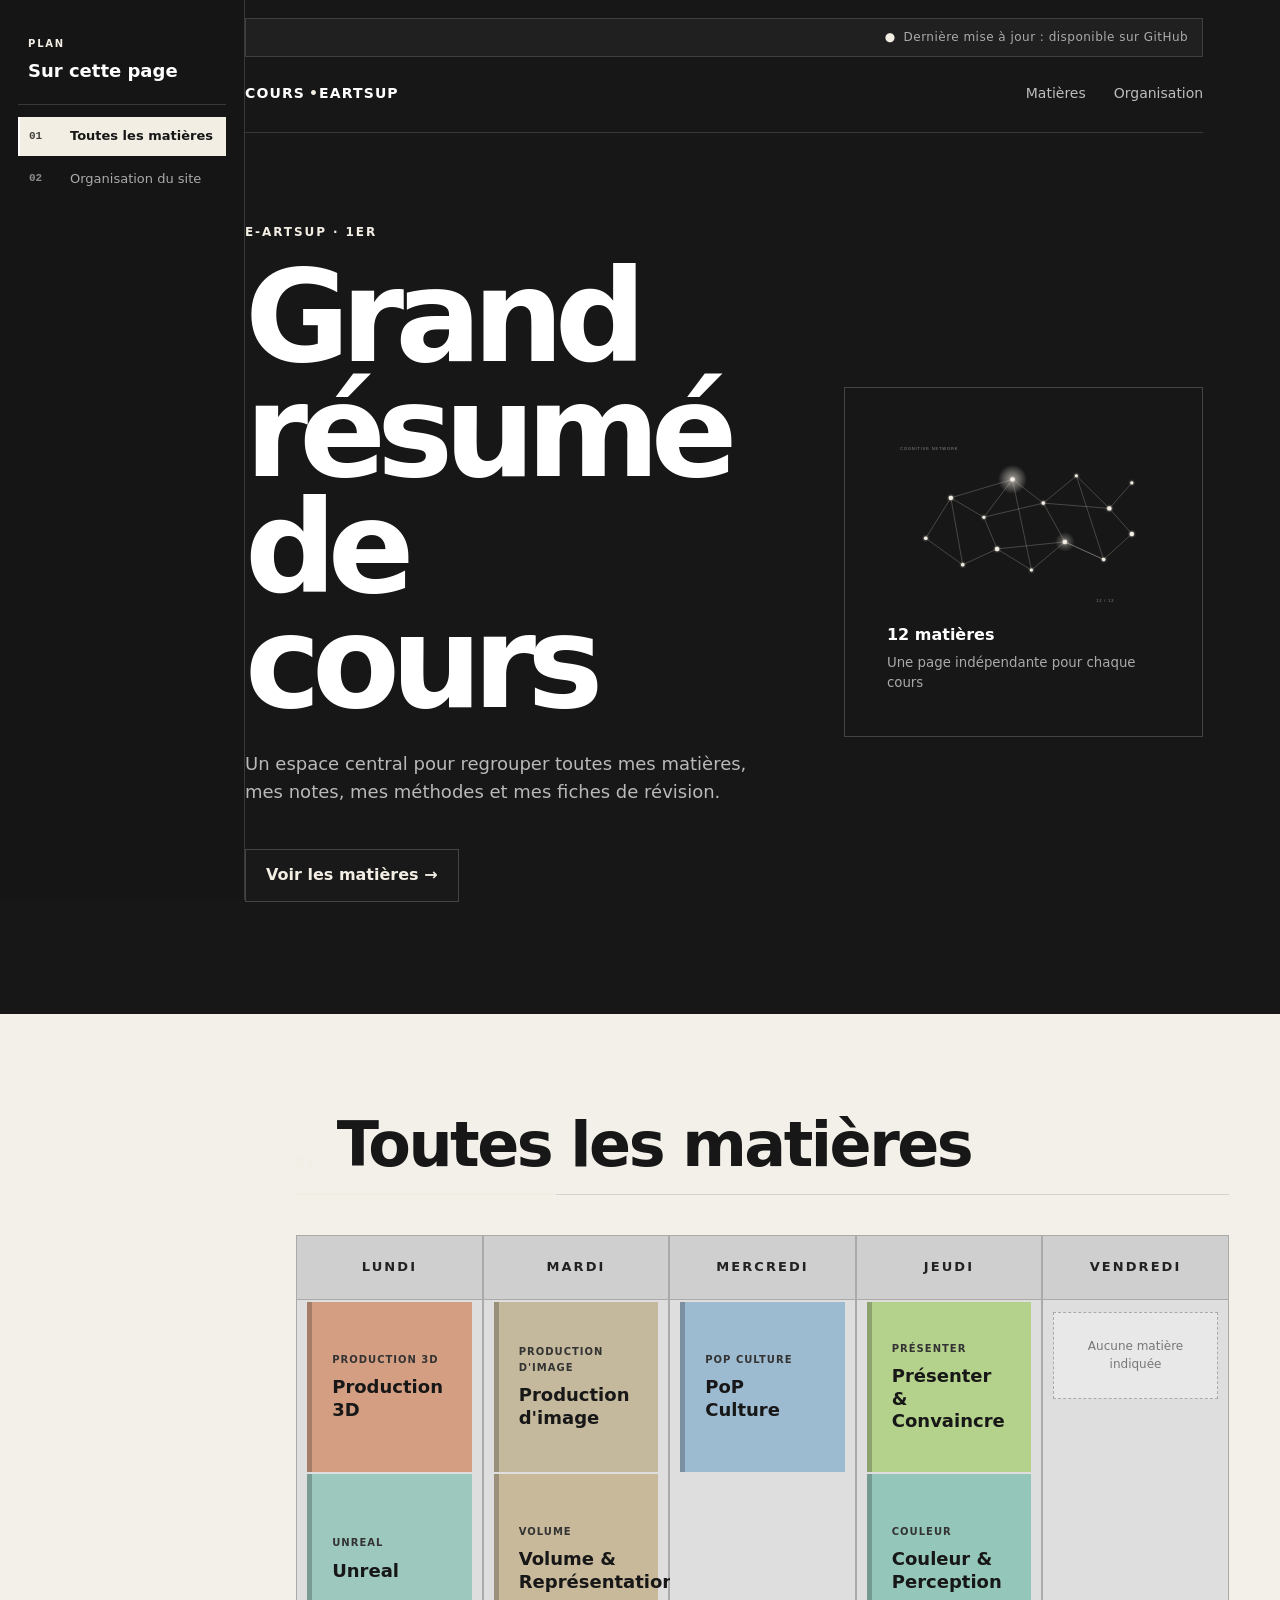
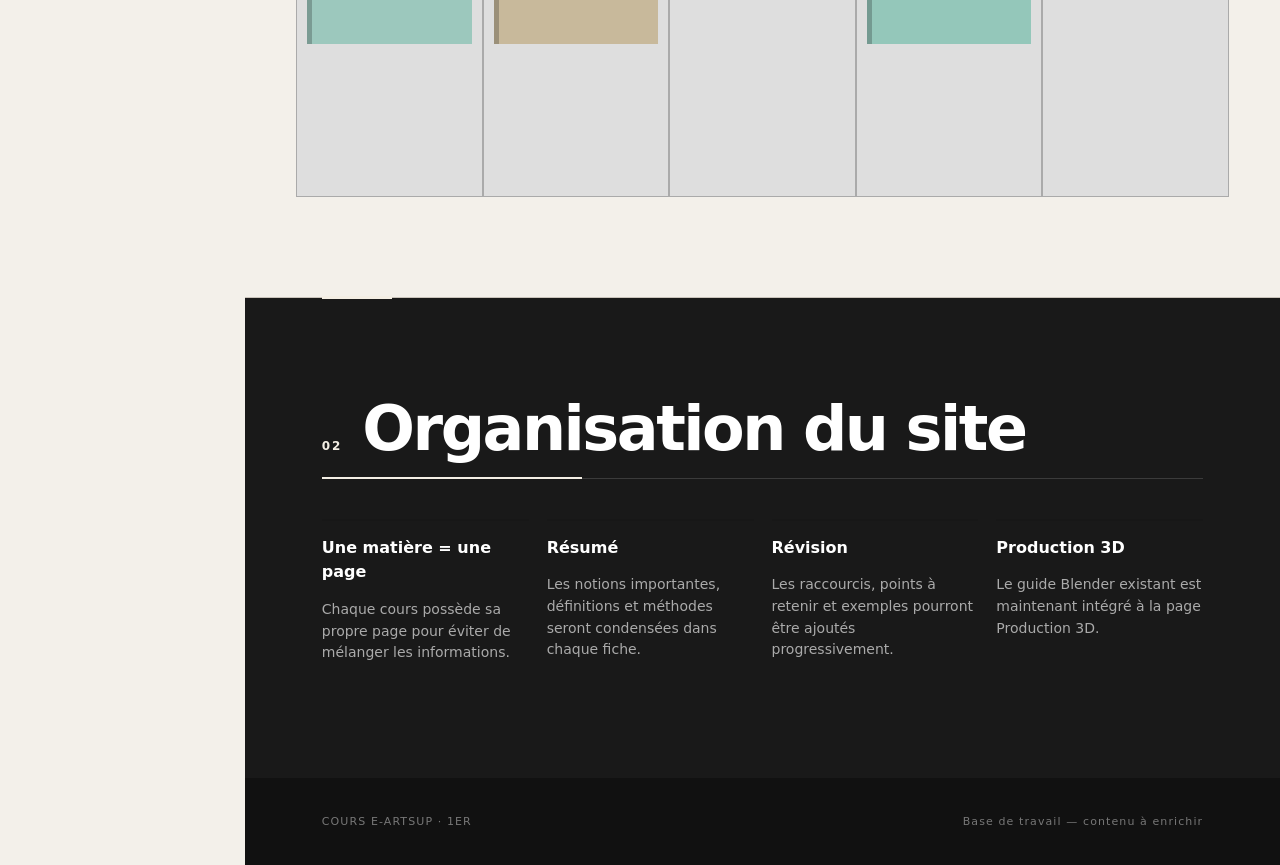
==== commit bff57369: "Remplace le cube d accueil par le reseau cognitif anime" ====
--- a/index.html
+++ b/index.html
@@ -2,7 +2,7 @@
 <html lang="fr"><head><meta charset="utf-8"><meta name="viewport" content="width=device-width,initial-scale=1"><meta name="description" content="Grand résumé de cours E-artsup"><title>Cours E-artsup — 1er</title><link rel="stylesheet" href="style.css"></head>
 <body>
 <header class="hero"><nav class="nav"><a class="brand" href="index.html">COURS<span>•</span>EARTSUP</a><a href="#matieres">Matières</a><a href="#organisation">Organisation</a></nav>
-<div class="hero-grid"><div><div class="eyebrow">E-ARTSUP · 1ER</div><h1>Grand résumé de cours</h1><p>Un espace central pour regrouper toutes mes matières, mes notes, mes méthodes et mes fiches de révision.</p><a class="button" href="#matieres">Voir les matières →</a></div><div class="blender-card"><div class="cube"></div><div><strong>12 matières</strong><small>Une page indépendante pour chaque cours</small></div></div></div></header>
+<div class="hero-grid"><div><div class="eyebrow">E-ARTSUP · 1ER</div><h1>Grand résumé de cours</h1><p>Un espace central pour regrouper toutes mes matières, mes notes, mes méthodes et mes fiches de révision.</p><a class="button" href="#matieres">Voir les matières →</a></div><div class="blender-card"><div class="cognitive-visual"><img src="assets/digital-brain-network.svg" alt="Réseau numérique de connexions cognitives animées"></div><div><strong>12 matières</strong><small>Une page indépendante pour chaque cours</small></div></div></div></header>
 <main>
 <section id="matieres" class="section"><div class="section-head"><span>01</span><h2>Toutes les matières</h2></div><div class="timetable">
 <div class="timetable-day"><div class="timetable-day-head">LUNDI</div>
--- a/style.css
+++ b/style.css
@@ -97,3 +97,35 @@
   body.sidebar-open .course-sidebar{transform:translateX(0)}
   .course-sidebar-toggle{display:grid;place-items:center;position:fixed;z-index:60;left:14px;bottom:18px;width:48px;height:48px;border:1px solid #555;background:#f3eee4;color:#171717;font-size:20px;font-weight:900;box-shadow:0 8px 25px rgba(0,0,0,.3)}
 }
+
+
+/* Emploi du temps de la page d'accueil */
+.timetable{max-width:1400px;margin:auto;display:grid;grid-template-columns:repeat(5,1fr);gap:1px;background:#b9b9b9;border:1px solid #aaa}
+.timetable-day{background:#e4e4e4;min-height:520px;display:flex;flex-direction:column;gap:1px}
+.timetable-day-head{height:58px;display:flex;align-items:center;justify-content:center;background:#d3d3d3;color:#303030;font-size:12px;font-weight:900;letter-spacing:.14em;border-bottom:1px solid #aaa}
+.timetable-card{margin:0 8px;padding:24px 16px;min-height:145px;display:flex;flex-direction:column;justify-content:center;text-decoration:none;color:#171717;border-left:4px solid #777;transition:transform .2s,filter .2s}
+.timetable-card:hover{transform:translateY(-2px);filter:brightness(1.04)}
+.timetable-card span{font-size:10px;font-weight:900;letter-spacing:.08em;margin-bottom:8px}.timetable-card strong{font-size:16px;line-height:1.25}.timetable-card.production3d{background:#d49e82}.timetable-card.unreal{background:#9cc8bd}.timetable-card.production-image{background:#c5b99d}.timetable-card.volume{background:#c8b99b}.timetable-card.popculture{background:#9dbbd0}.timetable-card.presenter{background:#b5d28c}.timetable-card.couleur{background:#94c7ba}.timetable-empty{margin:8px;padding:18px;border:1px dashed #aaa;color:#777;text-align:center;font-size:12px}
+@media(max-width:900px){.timetable{grid-template-columns:repeat(2,1fr)}.timetable-day{min-height:300px}}
+@media(max-width:520px){.timetable{grid-template-columns:1fr}.timetable-day{min-height:auto}.timetable-day-head{height:48px}}
+
+/* Refonte nette de l'emploi du temps d'accueil */
+#matieres{max-width:none;width:100%;padding-left:4vw;padding-right:4vw}
+#matieres .section-head{max-width:1400px;margin-left:auto;margin-right:auto}
+#matieres .timetable{width:100%;max-width:1400px;margin:0 auto;display:grid;grid-template-columns:repeat(5,minmax(0,1fr));gap:2px;background:#aaa;border:1px solid #aaa}
+#matieres .timetable-day{background:#dedede;min-height:560px;display:flex;flex-direction:column;gap:2px}
+#matieres .timetable-day-head{height:64px;flex:0 0 64px;display:flex;align-items:center;justify-content:center;background:#cfcfcf;color:#222;font-size:13px;font-weight:900;letter-spacing:.16em;border-bottom:1px solid #aaa}
+#matieres .timetable-card{margin:0 10px;padding:26px 20px;min-height:170px;display:flex;flex-direction:column;justify-content:center;text-decoration:none!important;color:#171717!important;border:0;border-left:5px solid rgba(23,23,23,.25);transition:transform .18s ease,filter .18s ease,box-shadow .18s ease}
+#matieres .timetable-card:hover{transform:translateY(-3px);filter:brightness(1.04);box-shadow:0 8px 18px rgba(0,0,0,.12)}
+#matieres .timetable-card span{display:block;font-size:10px;font-weight:900;letter-spacing:.1em;margin-bottom:9px;color:#333!important}
+#matieres .timetable-card strong{display:block;font-size:18px;line-height:1.25;color:#171717!important}
+#matieres .timetable-card.production3d{background:#d49e82}
+#matieres .timetable-card.unreal{background:#9cc8bd}
+#matieres .timetable-card.production-image{background:#c5b99d}
+#matieres .timetable-card.volume{background:#c8b99b}
+#matieres .timetable-card.popculture{background:#9dbbd0}
+#matieres .timetable-card.presenter{background:#b5d28c}
+#matieres .timetable-card.couleur{background:#94c7ba}
+#matieres .timetable-empty{margin:10px;padding:24px 16px;border:1px dashed #aaa;background:#e8e8e8;color:#777;text-align:center;font-size:12px}
+@media(max-width:900px){#matieres{padding-left:5vw;padding-right:5vw}#matieres .timetable{grid-template-columns:repeat(2,minmax(0,1fr))}#matieres .timetable-day{min-height:360px}}
+@media(max-width:520px){#matieres{padding-left:6vw;padding-right:6vw}#matieres .timetable{grid-template-columns:1fr}#matieres .timetable-day{min-height:auto}#matieres .timetable-day-head{height:52px;flex-basis:52px}}
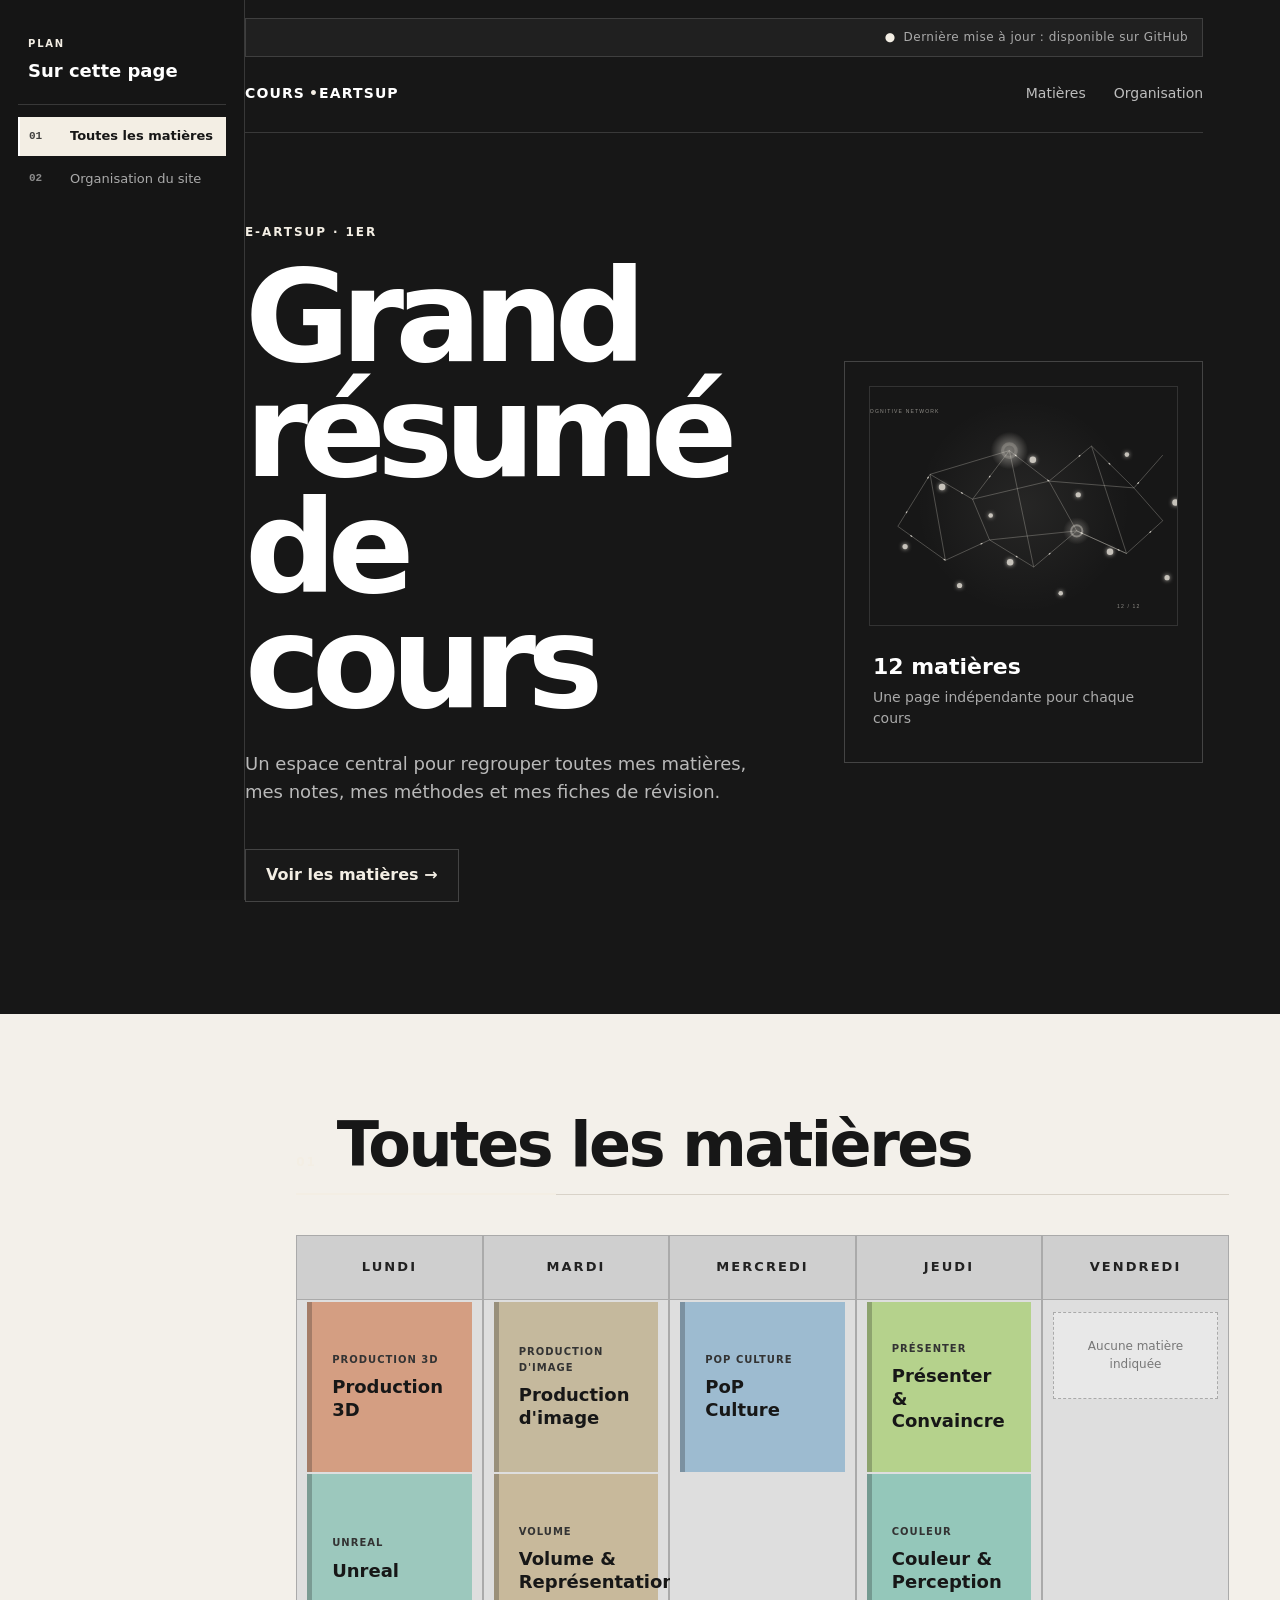
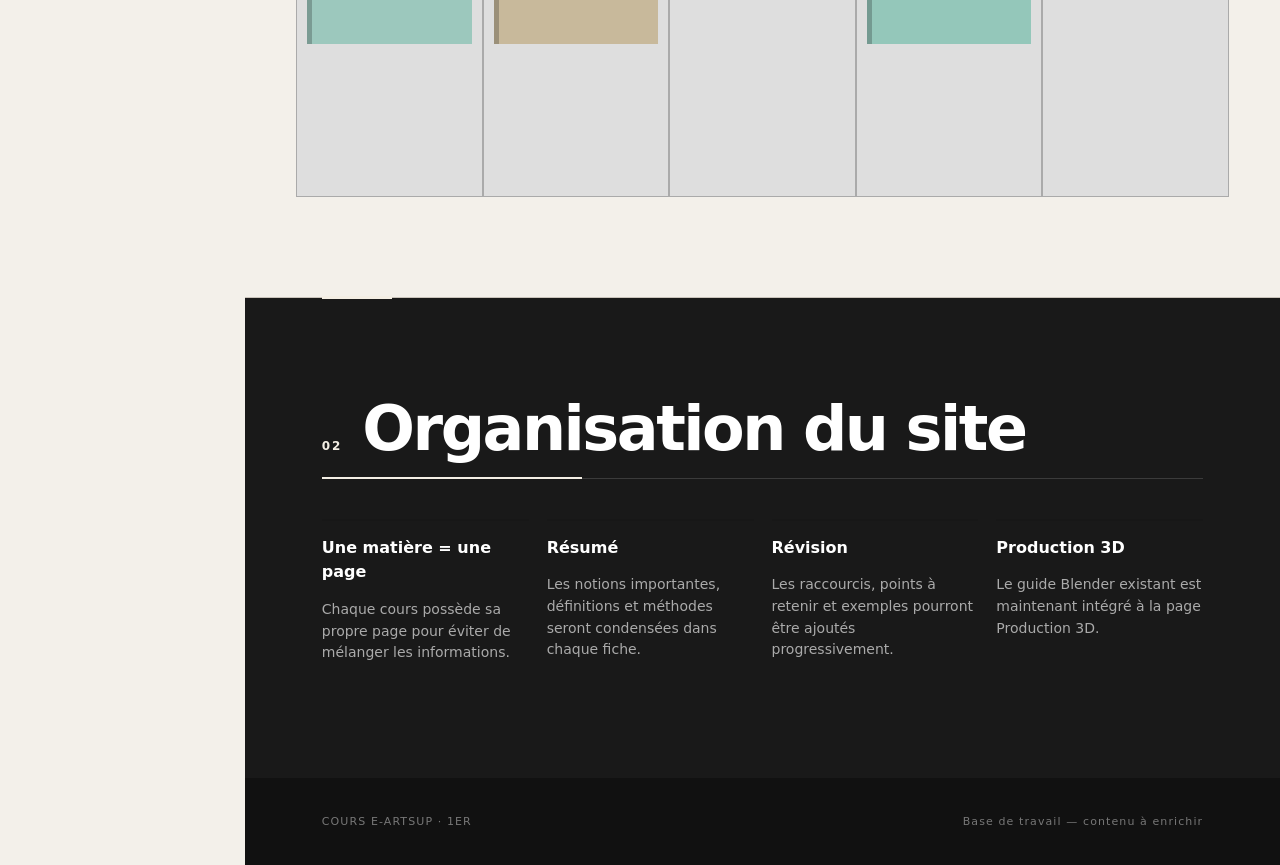
==== commit a8fee275: "Actualiser le CSS de la carte cognitive" ====
--- a/index.html
+++ b/index.html
@@ -1,5 +1,5 @@
 <!doctype html>
-<html lang="fr"><head><meta charset="utf-8"><meta name="viewport" content="width=device-width,initial-scale=1"><meta name="description" content="Grand résumé de cours E-artsup"><title>Cours E-artsup — 1er</title><link rel="stylesheet" href="style.css"></head>
+<html lang="fr"><head><meta charset="utf-8"><meta name="viewport" content="width=device-width,initial-scale=1"><meta name="description" content="Grand résumé de cours E-artsup"><title>Cours E-artsup — 1er</title><link rel="stylesheet" href="style.css?v=20261007-3"></head>
 <body>
 <header class="hero"><nav class="nav"><a class="brand" href="index.html">COURS<span>•</span>EARTSUP</a><a href="#matieres">Matières</a><a href="#organisation">Organisation</a></nav>
 <div class="hero-grid"><div><div class="eyebrow">E-ARTSUP · 1ER</div><h1>Grand résumé de cours</h1><p>Un espace central pour regrouper toutes mes matières, mes notes, mes méthodes et mes fiches de révision.</p><a class="button" href="#matieres">Voir les matières →</a></div><div class="blender-card"><div class="cognitive-visual"><img src="assets/digital-brain-network.svg" alt="Réseau numérique de connexions cognitives animées"></div><div><strong>12 matières</strong><small>Une page indépendante pour chaque cours</small></div></div></div></header>
--- a/style.css
+++ b/style.css
@@ -1,131 +1,28 @@
-:root{--bg:#f3f0ea;--ink:#171717;--muted:#6e6a63;--accent:#f3eee4;--line:#d8d2c8;--dark:#191919;--white:#fff}*{box-sizing:border-box}html{scroll-behavior:smooth}body{margin:0;background:var(--bg);color:var(--ink);font-family:Inter,ui-sans-serif,system-ui,-apple-system,BlinkMacSystemFont,"Segoe UI",sans-serif;line-height:1.55}.hero{background:#171717;color:#fff;padding:0 6vw 7rem;overflow:hidden}.nav{height:76px;display:flex;align-items:center;gap:28px;border-bottom:1px solid #393939}.nav a{color:#bdbdbd;text-decoration:none;font-size:14px}.nav .brand{margin-right:auto;color:#fff;font-weight:900;letter-spacing:.08em}.brand span{color:var(--accent);margin-left:4px}.hero-grid{max-width:1180px;margin:90px auto 0;display:grid;grid-template-columns:1.2fr .8fr;gap:60px;align-items:center}.eyebrow,.tag,.section-head>span{color:var(--accent);font-size:12px;font-weight:900;letter-spacing:.16em}.hero h1{font-size:clamp(64px,10vw,140px);line-height:.9;letter-spacing:-.07em;margin:18px 0 30px}.hero p{max-width:580px;color:#b9b9b9;font-size:18px}.button,.button:visited{display:inline-block;margin-top:25px;background:#191919;color:var(--accent);text-decoration:none;padding:13px 20px;font-weight:800;border:1px solid #444}.button:hover,.button:focus{background:var(--accent);color:#191919;text-decoration:none}.blender-card{border:1px solid #444;padding:42px;min-height:310px;display:flex;flex-direction:column;justify-content:end;position:relative}.blender-card small{display:block;color:#aaa;margin-top:5px}.cube{width:130px;height:130px;border:2px solid var(--accent);transform:rotate(30deg) skewY(-8deg);position:absolute;top:55px;right:60px}.section{max-width:1180px;margin:auto;padding:100px 6vw}.section-head{display:flex;gap:20px;align-items:baseline;margin-bottom:40px}.section-head h2{font-size:clamp(34px,5vw,62px);line-height:1;letter-spacing:-.04em;margin:0}.islands{display:grid;grid-template-columns:repeat(4,1fr);border-top:1px solid var(--line);border-bottom:1px solid var(--line)}.islands article{padding:30px 24px;border-right:1px solid var(--line);min-height:230px}.islands article:last-child{border:0}.islands b{font-size:13px;color:var(--accent)}h3{font-size:24px;margin:14px 0 8px}p{color:var(--muted)}code,kbd{font-family:"SFMono-Regular",Consolas,monospace}.islands code{font-size:12px;color:var(--accent)}.dark{max-width:none;background:var(--dark);color:#fff}.dark .section-head,.dark p{color:#aaa}.dark .section-head h2{color:#fff}.cards{max-width:1180px;margin:auto;display:grid;grid-template-columns:repeat(3,1fr);gap:2px;background:#3a3a3a}.card{background:#191919;padding:32px;min-height:260px}.card .tag{font-size:18px}.card h3{margin-top:20px}.card p{margin:0 0 15px}.card ul{padding-left:18px;color:#ddd;font-size:14px}.render{max-width:1180px;margin:50px auto 0;border:1px solid #454545;padding:35px;display:grid;grid-template-columns:1fr 1fr;gap:35px}.render h3{font-size:30px}.flow{display:flex;align-items:center;justify-content:center;gap:9px;flex-wrap:wrap;font-size:11px;font-weight:800}.flow span{border:1px solid #555;padding:9px}.flow i{color:var(--accent);font-style:normal}.editor-grid{display:grid;grid-template-columns:1fr 1fr;gap:24px}.editor-grid article{border:1px solid var(--line);padding:18px}.editor-grid p{max-width:600px}.editor-art{height:220px;background:#202020;display:flex;align-items:center;justify-content:center;color:#fff;font-size:40px;font-weight:900;letter-spacing:.1em}.uv{background:linear-gradient(135deg,#202020 0 48%,#393939 48% 50%,#202020 50%)}.shader{background:radial-gradient(circle at 30% 50%,#e86d2d 0 8%,transparent 9%),radial-gradient(circle at 70% 40%,#888 0 7%,transparent 8%),#202020}.search{max-width:520px;border-bottom:2px solid var(--ink);display:flex;margin-bottom:25px}.search input{border:0;background:none;outline:0;padding:14px 0;width:100%;font:inherit}.search span{padding:14px 0}.shortcut-list{display:grid;grid-template-columns:repeat(2,1fr);gap:1px;background:var(--line);border:1px solid var(--line)}.shortcut{background:var(--bg);display:flex;align-items:center;gap:20px;padding:17px 20px}.shortcut kbd{background:#fff;border:1px solid #c9c3ba;border-bottom-width:2px;padding:5px 9px;min-width:95px;text-align:center;font-size:12px}.tips{padding-top:30px}.tips-grid{display:grid;grid-template-columns:repeat(4,1fr);gap:18px}.tips-grid>div{border-top:2px solid var(--ink);padding-top:15px}.tips-grid strong{font-size:16px}.tips-grid p{font-size:14px}footer{padding:35px 6vw;background:#111;color:#777;display:flex;justify-content:space-between;font-size:11px;letter-spacing:.1em}@media(max-width:800px){.nav a:not(.brand){display:none}.hero-grid,.render{grid-template-columns:1fr}.hero{padding-bottom:5rem}.islands,.cards,.tips-grid{grid-template-columns:1fr 1fr}.editor-grid,.shortcut-list{grid-template-columns:1fr}.section{padding:70px 6vw}.blender-card{min-height:230px}}@media(max-width:520px){.islands,.cards,.tips-grid{grid-template-columns:1fr}.hero h1{font-size:70px}.shortcut{align-items:flex-start;flex-direction:column;gap:8px}footer{flex-direction:column;gap:10px}}.course-grid{max-width:1180px}.course-card,.course-card:visited{position:relative;display:flex;gap:22px;align-items:flex-start;text-decoration:none;color:var(--accent);min-height:180px;transition:transform .2s,background .2s}.course-card:hover{transform:translateY(-3px);background:#242424}.course-card h3,.course-card:visited h3{color:var(--accent)}.course-card small{font-size:11px;letter-spacing:.14em;color:var(--accent);font-weight:900}.course-card h3{margin:8px 0}.course-card p{margin:0;color:#aaa}.course-card .arrow{margin-left:auto;color:var(--accent);font-size:24px}.dark .course-card{background:#191919}.dark .course-card:hover{background:#242424}.exercise-card{max-width:1180px;margin:auto;border:1px solid #454545;background:#191919;padding:32px}.exercise-card h3{color:#fff;font-size:30px;margin:16px 0 8px}.exercise-card p{max-width:760px}.exercise-document{margin-top:30px;background:#fff;padding:12px;overflow:hidden}.exercise-document img{display:block;width:100%;height:auto;max-height:80vh;object-fit:contain}@media(max-width:520px){.exercise-card{padding:20px}.exercise-card h3{font-size:24px}.exercise-document{padding:6px}}
+:root{--bg:#f3f0ea;--ink:#171717;--muted:#6e6a63;--accent:#f3eee4;--line:#d8d2c8;--dark:#191919;--white:#fff}*{box-sizing:border-box}html{scroll-behavior:smooth}body{margin:0;background:var(--bg);color:var(--ink);font-family:Inter,ui-sans-serif,system-ui,-apple-system,BlinkMacSystemFont,"Segoe UI",sans-serif;line-height:1.55}.hero{background:#171717;color:#fff;padding:0 6vw 7rem;overflow:hidden}.nav{height:76px;display:flex;align-items:center;gap:28px;border-bottom:1px solid #393939}.nav a{color:#bdbdbd;text-decoration:none;font-size:14px}.nav .brand{margin-right:auto;color:#fff;font-weight:900;letter-spacing:.08em}.brand span{color:var(--accent);margin-left:4px}.hero-grid{max-width:1180px;margin:90px auto 0;display:grid;grid-template-columns:1.2fr .8fr;gap:60px;align-items:center}.eyebrow,.tag,.section-head>span{color:var(--accent);font-size:12px;font-weight:900;letter-spacing:.16em}.hero h1{font-size:clamp(64px,10vw,140px);line-height:.9;letter-spacing:-.07em;margin:18px 0 30px}.hero p{max-width:580px;color:#b9b9b9;font-size:18px}.button,.button:visited{display:inline-block;margin-top:25px;background:#191919;color:var(--accent);text-decoration:none;padding:13px 20px;font-weight:800;border:1px solid #444}.button:hover,.button:focus{background:var(--accent);color:#191919;text-decoration:none}.blender-card{border:1px solid #444;padding:24px;min-height:390px;display:grid;grid-template-rows:minmax(245px,1fr) auto;gap:24px;position:relative;overflow:hidden;background:#171717}.blender-card>div:last-child{position:relative;z-index:2;padding:0 4px 4px;background:#171717}.blender-card strong{display:block;color:#fff;font-size:22px;line-height:1.2}.blender-card small{display:block;color:#aaa;margin-top:7px;font-size:14px;line-height:1.45}.cognitive-visual{position:relative;inset:auto;width:100%;height:auto;min-height:0;aspect-ratio:620/420;border:1px solid #333;overflow:hidden;background:#171717}.cognitive-visual::before{content:"";position:absolute;inset:0;background:radial-gradient(circle at 50% 50%,rgba(243,238,228,.07),transparent 55%);pointer-events:none;z-index:1}.cognitive-visual::after{content:"";position:absolute;inset:0;width:28%;background:linear-gradient(90deg,transparent,rgba(243,238,228,.18),transparent);transform:translateX(-180%);animation:cognitive-scan 3.6s ease-in-out infinite;pointer-events:none;z-index:2}.cognitive-visual img{display:block;width:100%;height:100%;object-fit:cover;opacity:1;animation:cognitive-float 6s ease-in-out infinite;transform-origin:center}@keyframes cognitive-float{0%,100%{transform:scale(1) translateY(0)}50%{transform:scale(1.018) translateY(-2px)}}@keyframes cognitive-scan{0%,25%{transform:translateX(-180%)}65%,100%{transform:translateX(520%)}}.section{max-width:1180px;margin:auto;padding:100px 6vw}.section-head{display:flex;gap:20px;align-items:baseline;margin-bottom:40px}.section-head h2{font-size:clamp(34px,5vw,62px);line-height:1;letter-spacing:-.04em;margin:0}.islands{display:grid;grid-template-columns:repeat(4,1fr);border-top:1px solid var(--line);border-bottom:1px solid var(--line)}.islands article{padding:30px 24px;border-right:1px solid var(--line);min-height:230px}.islands article:last-child{border:0}.islands b{font-size:13px;color:var(--accent)}h3{font-size:24px;margin:14px 0 8px}p{color:var(--muted)}code,kbd{font-family:"SFMono-Regular",Consolas,monospace}.islands code{font-size:12px;color:var(--accent)}.dark{max-width:none;background:var(--dark);color:#fff}.dark .section-head,.dark p{color:#aaa}.dark .section-head h2{color:#fff}.cards{max-width:1180px;margin:auto;display:grid;grid-template-columns:repeat(3,1fr);gap:2px;background:#3a3a3a}.card{background:#191919;padding:32px;min-height:260px}.card .tag{font-size:18px}.card h3{margin-top:20px}.card p{margin:0 0 15px}.card ul{padding-left:18px;color:#ddd;font-size:14px}.render{max-width:1180px;margin:50px auto 0;border:1px solid #454545;padding:35px;display:grid;grid-template-columns:1fr 1fr;gap:35px}.render h3{font-size:30px}.flow{display:flex;align-items:center;justify-content:center;gap:9px;flex-wrap:wrap;font-size:11px;font-weight:800}.flow span{border:1px solid #555;padding:9px}.flow i{color:var(--accent);font-style:normal}.editor-grid{display:grid;grid-template-columns:1fr 1fr;gap:24px}.editor-grid article{border:1px solid var(--line);padding:18px}.editor-grid p{max-width:600px}.editor-art{height:220px;background:#202020;display:flex;align-items:center;justify-content:center;color:#fff;font-size:40px;font-weight:900;letter-spacing:.1em}.uv{background:linear-gradient(135deg,#202020 0 48%,#393939 48% 50%,#202020 50%)}.shader{background:radial-gradient(circle at 30% 50%,#e86d2d 0 8%,transparent 9%),radial-gradient(circle at 70% 40%,#888 0 7%,transparent 8%),#202020}.search{max-width:520px;border-bottom:2px solid var(--ink);display:flex;margin-bottom:25px}.search input{border:0;background:none;outline:0;padding:14px 0;width:100%;font:inherit}.search span{padding:14px 0}.shortcut-list{display:grid;grid-template-columns:repeat(2,1fr);gap:1px;background:var(--line);border:1px solid var(--line)}.shortcut{background:var(--bg);display:flex;align-items:center;gap:20px;padding:17px 20px}.shortcut kbd{background:#fff;border:1px solid #c9c3ba;border-bottom-width:2px;padding:5px 9px;min-width:95px;text-align:center;font-size:12px}.tips{padding-top:30px}.tips-grid{display:grid;grid-template-columns:repeat(4,1fr);gap:18px}.tips-grid>div{border-top:2px solid var(--ink);padding-top:15px}.tips-grid strong{font-size:16px}.tips-grid p{font-size:14px}footer{padding:35px 6vw;background:#111;color:#777;display:flex;justify-content:space-between;font-size:11px;letter-spacing:.1em}@media(max-width:800px){.nav a:not(.brand){display:none}.hero-grid,.render{grid-template-columns:1fr}.hero{padding-bottom:5rem}.islands,.cards,.tips-grid{grid-template-columns:1fr 1fr}.editor-grid,.shortcut-list{grid-template-columns:1fr}.section{padding:70px 6vw}.blender-card{min-height:360px;grid-template-rows:minmax(220px,1fr) auto}}@media(max-width:520px){.islands,.cards,.tips-grid{grid-template-columns:1fr}.hero h1{font-size:70px}.shortcut{align-items:flex-start;flex-direction:column;gap:8px}.blender-card{min-height:330px;padding:18px;gap:18px}.cognitive-visual{aspect-ratio:620/420}.blender-card strong{font-size:20px}.blender-card small{font-size:13px}footer{flex-direction:column;gap:10px}}.course-grid{max-width:1180px}.course-card,.course-card:visited{position:relative;display:flex;gap:22px;align-items:flex-start;text-decoration:none;color:var(--accent);min-height:180px;transition:transform .2s,background .2s}.course-card:hover{transform:translateY(-3px);background:#242424}.course-card h3,.course-card:visited h3{color:var(--accent)}.course-card small{font-size:11px;letter-spacing:.14em;color:var(--accent);font-weight:900}.course-card h3{margin:8px 0}.course-card p{margin:0;color:#aaa}.course-card .arrow{margin-left:auto;color:var(--accent);font-size:24px}.dark .course-card{background:#191919}.dark .course-card:hover{background:#242424}.exercise-card{max-width:1180px;margin:auto;border:1px solid #454545;background:#191919;padding:32px}.exercise-card h3{color:#fff;font-size:30px;margin:16px 0 8px}.exercise-card p{max-width:760px}.exercise-document{margin-top:30px;background:#fff;padding:12px;overflow:hidden}.exercise-document img{display:block;width:100%;height:auto;max-height:80vh;object-fit:contain}@media(max-width:520px){.exercise-card{padding:20px}.exercise-card h3{font-size:24px}.exercise-document{padding:6px}}
 .exercise-actions{display:flex;flex-wrap:wrap;gap:14px;margin-top:28px}.exercise-button{display:inline-flex;align-items:center;justify-content:center;padding:15px 22px;background:#f3eee4;color:#151515;text-decoration:none;font-weight:700;border:1px solid #f3eee4}.exercise-button:hover{background:#151515;color:#f3eee4}.exercise-button.secondary{background:transparent;color:#f3eee4}.exercise-button.secondary:hover{background:#f3eee4;color:#151515}@media(max-width:520px){.exercise-actions{flex-direction:column}.exercise-button{width:100%;box-sizing:border-box}}
 .exercise-document{margin-top:30px;background:#fff;padding:12px;overflow:auto}.exercise-image{display:block;width:100%;height:auto;max-height:none;object-fit:initial}.exercise-card{overflow:visible}
 
 .last-update{max-width:1180px;margin:18px auto 0;padding:9px 14px;border:1px solid #3f3f3f;background:#202020;color:#aaa;font-size:12px;letter-spacing:.04em;text-align:right}.last-update::before{content:"●";color:var(--accent);margin-right:8px}@media(max-width:520px){.last-update{margin:12px 6vw 0;font-size:11px;text-align:left}}
 
 /* Unreal course layout */
-.unreal-overview{max-width:1180px;margin:0 auto;display:grid;grid-template-columns:repeat(3,1fr);gap:18px}
-.unreal-stat{background:#191919;border:1px solid #3d3d3d;padding:24px}
-.unreal-stat .label{color:#aaa;font-size:11px;font-weight:900;letter-spacing:.14em;text-transform:uppercase}
-.unreal-stat strong{display:block;color:#fff;font-size:22px;margin-top:8px}
-.highlight{display:inline;padding:2px 7px;background:var(--accent);color:#151515;font-weight:900}
-.mark{color:var(--accent);font-weight:900}
-.important,.warning,.definition{max-width:1180px;margin:22px auto;padding:20px 24px;border-left:4px solid var(--accent);background:#202020}
-.important strong,.warning strong,.definition strong{color:#fff}
-.warning{border-left-color:#c9b48a}
-.warning strong{color:#f3eee4}
-.definition{background:#f3eee4;color:#171717;border-left-color:#171717}
-.definition p,.definition code{color:#171717}
-.course-steps{display:grid;gap:14px;max-width:1180px;margin:auto}
-.course-step{display:grid;grid-template-columns:52px 1fr;gap:18px;align-items:start;padding:20px 22px;background:#191919;border:1px solid #383838}
-.course-step .number{width:38px;height:38px;display:grid;place-items:center;background:var(--accent);color:#171717;font-weight:900}
-.course-step h3{margin:0 0 5px;color:#fff;font-size:20px}
-.course-step p{margin:0}
-.key-grid{display:grid;grid-template-columns:repeat(4,1fr);gap:14px;max-width:1180px;margin:auto}
-.key-card{padding:20px;background:#191919;border:1px solid #383838}
-.key-card h3{color:#fff;font-size:19px;margin:0 0 8px}
-.key-card code{color:#f3eee4;font-weight:800}
-.naming-table{width:100%;max-width:1180px;margin:auto;border-collapse:collapse;background:#191919;color:#ddd}
-.naming-table th,.naming-table td{padding:15px 18px;border-bottom:1px solid #393939;text-align:left}
-.naming-table th{color:#f3eee4;font-size:12px;letter-spacing:.1em;text-transform:uppercase}
-.naming-table code{color:#fff;font-weight:800}
-.quick-sheet{max-width:1180px;margin:28px auto 0;padding:24px;background:#f3eee4;color:#171717}
-.quick-sheet h3{margin-top:0;color:#171717}
-.quick-sheet p,.quick-sheet li{color:#333}
-.quick-sheet code{font-weight:800;color:#171717}
-.section-intro{max-width:760px;margin:-15px 0 35px}
-.section-intro p{font-size:16px}
-.resource-grid{max-width:1180px;margin:auto;display:grid;grid-template-columns:repeat(2,1fr);gap:18px}
-.resource-card{background:#191919;border:1px solid #3d3d3d;padding:26px}
-.resource-card h3{color:#fff;margin-top:0}
-.resource-card p{margin-bottom:20px}
-.blueprint-list{display:grid;gap:24px;max-width:1180px;margin:auto}
-.blueprint-item{border:1px solid #454545;background:#191919;padding:28px}
-.blueprint-item h3{color:#fff;margin-top:0}
-.blueprint-item ol{color:#ddd;padding-left:22px}
-.blueprint-item li{margin:8px 0}
-@media(max-width:800px){.unreal-overview,.key-grid,.resource-grid{grid-template-columns:1fr 1fr}.naming-table{font-size:14px}.naming-table th,.naming-table td{padding:12px}}
-@media(max-width:520px){.unreal-overview,.key-grid,.resource-grid{grid-template-columns:1fr}.course-step{grid-template-columns:40px 1fr;padding:16px}.naming-table{display:block;overflow:auto;white-space:nowrap}.important,.warning,.definition{padding:16px 18px}}
+.unreal-overview{max-width:1180px;margin:0 auto;display:grid;grid-template-columns:repeat(3,1fr);gap:18px}.unreal-stat{background:#191919;border:1px solid #3d3d3d;padding:24px}.unreal-stat .label{color:#aaa;font-size:11px;font-weight:900;letter-spacing:.14em;text-transform:uppercase}.unreal-stat strong{display:block;color:#fff;font-size:22px;margin-top:8px}.highlight{display:inline;padding:2px 7px;background:var(--accent);color:#151515;font-weight:900}.mark{color:var(--accent);font-weight:900}.important,.warning,.definition{max-width:1180px;margin:22px auto;padding:20px 24px;border-left:4px solid var(--accent);background:#202020}.important strong,.warning strong,.definition strong{color:#fff}.warning{border-left-color:#c9b48a}.warning strong{color:#f3eee4}.definition{background:#f3eee4;color:#171717;border-left-color:#171717}.definition p,.definition code{color:#171717}.course-steps{display:grid;gap:14px;max-width:1180px;margin:auto}.course-step{display:grid;grid-template-columns:52px 1fr;gap:18px;align-items:start;padding:20px 22px;background:#191919;border:1px solid #383838}.course-step .number{width:38px;height:38px;display:grid;place-items:center;background:var(--accent);color:#171717;font-weight:900}.course-step h3{margin:0 0 5px;color:#fff;font-size:20px}.course-step p{margin:0}.key-grid{display:grid;grid-template-columns:repeat(4,1fr);gap:14px;max-width:1180px;margin:auto}.key-card{padding:20px;background:#191919;border:1px solid #383838}.key-card h3{color:#fff;font-size:19px;margin:0 0 8px}.key-card code{color:#f3eee4;font-weight:800}.naming-table{width:100%;max-width:1180px;margin:auto;border-collapse:collapse;background:#191919;color:#ddd}.naming-table th,.naming-table td{padding:15px 18px;border-bottom:1px solid #393939;text-align:left}.naming-table th{color:#f3eee4;font-size:12px;letter-spacing:.1em;text-transform:uppercase}.naming-table code{color:#fff;font-weight:800}.quick-sheet{max-width:1180px;margin:28px auto 0;padding:24px;background:#f3eee4;color:#171717}.quick-sheet h3{margin-top:0;color:#171717}.quick-sheet p,.quick-sheet li{color:#333}.quick-sheet code{font-weight:800;color:#171717}.section-intro{max-width:760px;margin:-15px 0 35px}.section-intro p{font-size:16px}.resource-grid{max-width:1180px;margin:auto;display:grid;grid-template-columns:repeat(2,1fr);gap:18px}.resource-card{background:#191919;border:1px solid #3d3d3d;padding:26px}.resource-card h3{color:#fff;margin-top:0}.resource-card p{margin-bottom:20px}.blueprint-list{display:grid;gap:24px;max-width:1180px;margin:auto}.blueprint-item{border:1px solid #454545;background:#191919;padding:28px}.blueprint-item h3{color:#fff;margin-top:0}.blueprint-item ol{color:#ddd;padding-left:22px}.blueprint-item li{margin:8px 0}@media(max-width:800px){.unreal-overview,.key-grid,.resource-grid{grid-template-columns:1fr 1fr}.naming-table{font-size:14px}.naming-table th,.naming-table td{padding:12px}}@media(max-width:520px){.unreal-overview,.key-grid,.resource-grid{grid-template-columns:1fr}.course-step{grid-template-columns:40px 1fr;padding:16px}.naming-table{display:block;overflow:auto;white-space:nowrap}.important,.warning,.definition{padding:16px 18px}}
+.revision-table{width:100%;max-width:1180px;margin:0 auto;border-collapse:collapse;background:#191919;color:#ddd;border:1px solid #383838}.revision-table th,.revision-table td{padding:16px 18px;border-bottom:1px solid #393939;text-align:left;vertical-align:middle}.revision-table th{background:#202020;color:#f3eee4;font-size:12px;letter-spacing:.1em;text-transform:uppercase}.revision-table tr:last-child td{border-bottom:0}.revision-table td:first-child{font-weight:800;color:#fff;white-space:nowrap}.revision-table code,.revision-table kbd{color:#fff;font-weight:800}.revision-table kbd{display:inline-block;background:#f3eee4;color:#171717;border:1px solid #d8d2c8;padding:5px 9px;font-family:inherit;font-size:12px}.revision-table .highlight{display:inline-block}@media(max-width:800px){.revision-table{font-size:14px}.revision-table th,.revision-table td{padding:12px 13px}}@media(max-width:520px){.revision-table{display:block;overflow:auto;white-space:nowrap}.revision-table th,.revision-table td{padding:11px 12px}}
+main > .section{position:relative}main > .section + .section{border-top:1px solid #c9c3ba}main > .dark.section + .section{border-top-color:#c9c3ba}main > .section + .section::before{content:"";position:absolute;top:-2px;left:6vw;width:70px;height:3px;background:var(--accent)}.section-head{position:relative;padding-bottom:18px;border-bottom:1px solid var(--line)}.dark .section-head{border-bottom-color:#3b3b3b}.section-head::after{content:"";position:absolute;left:0;bottom:-1px;width:34%;max-width:260px;height:2px;background:var(--accent)}.blueprint-item + .blueprint-item{border-top:3px solid #4a4a4a}.key-card + .key-card{border-left-color:#4a4a4a}.revision-table tr + tr td{border-top:1px solid #303030}.important,.warning,.definition{position:relative}.important::before,.warning::before,.definition::before{content:"";position:absolute;top:-1px;right:24px;width:46px;height:2px;background:var(--accent)}@media(max-width:520px){main > .section + .section::before{left:6vw;width:48px}.section-head::after{width:45%}}
+.course-sidebar{position:fixed;z-index:50;left:0;top:0;bottom:0;width:245px;padding:28px 18px;background:#151515;border-right:1px solid #383838;overflow-y:auto;box-sizing:border-box}.course-sidebar-title{padding:8px 10px 20px;border-bottom:1px solid #383838;margin-bottom:12px}.course-sidebar-title span{display:block;color:var(--accent);font-size:10px;font-weight:900;letter-spacing:.18em}.course-sidebar-title strong{display:block;color:#fff;font-size:18px;margin-top:5px}.course-sidebar-list{display:grid;gap:4px}.course-sidebar-list a{display:grid;grid-template-columns:34px 1fr;align-items:center;gap:7px;padding:11px 9px;color:#aaa;text-decoration:none;border-left:2px solid transparent;font-size:13px;line-height:1.25;transition:.2s}.course-sidebar-list a:hover{color:#fff;background:#202020}.course-sidebar-list a.active{color:#171717;background:var(--accent);border-left-color:#fff;font-weight:900}.course-sidebar-number{font-family:monospace;font-size:11px;font-weight:900;opacity:.8}.course-sidebar-toggle{display:none}@media(min-width:901px){body:has(.course-sidebar) main,body:has(.course-sidebar) footer{margin-left:245px}body:has(.course-sidebar) .hero{padding-left:245px}}@media(max-width:900px){.course-sidebar{transform:translateX(-100%);transition:transform .25s ease;box-shadow:8px 0 30px rgba(0,0,0,.35)}body.sidebar-open .course-sidebar{transform:translateX(0)}.course-sidebar-toggle{display:grid;place-items:center;position:fixed;z-index:60;left:14px;bottom:18px;width:48px;height:48px;border:1px solid #555;background:#f3eee4;color:#171717;font-size:20px;font-weight:900;box-shadow:0 8px 25px rgba(0,0,0,.3)}}
+.timetable{max-width:1400px;margin:auto;display:grid;grid-template-columns:repeat(5,1fr);gap:1px;background:#b9b9b9;border:1px solid #aaa}.timetable-day{background:#e4e4e4;min-height:520px;display:flex;flex-direction:column;gap:1px}.timetable-day-head{height:58px;display:flex;align-items:center;justify-content:center;background:#d3d3d3;color:#303030;font-size:12px;font-weight:900;letter-spacing:.14em;border-bottom:1px solid #aaa}.timetable-card{margin:0 8px;padding:24px 16px;min-height:145px;display:flex;flex-direction:column;justify-content:center;text-decoration:none;color:#171717;border-left:4px solid #777;transition:transform .2s,filter .2s}.timetable-card:hover{transform:translateY(-2px);filter:brightness(1.04)}.timetable-card span{font-size:10px;font-weight:900;letter-spacing:.08em;margin-bottom:8px}.timetable-card strong{font-size:16px;line-height:1.25}.timetable-card.production3d{background:#d49e82}.timetable-card.unreal{background:#9cc8bd}.timetable-card.production-image{background:#c5b99d}.timetable-card.volume{background:#c8b99b}.timetable-card.popculture{background:#9dbbd0}.timetable-card.presenter{background:#b5d28c}.timetable-card.couleur{background:#94c7ba}.timetable-empty{margin:8px;padding:18px;border:1px dashed #aaa;color:#777;text-align:center;font-size:12px}@media(max-width:900px){.timetable{grid-template-columns:repeat(2,1fr)}.timetable-day{min-height:300px}}@media(max-width:520px){.timetable{grid-template-columns:1fr}.timetable-day{min-height:auto}.timetable-day-head{height:48px}}
+#matieres{max-width:none;width:100%;padding-left:4vw;padding-right:4vw}#matieres .section-head{max-width:1400px;margin-left:auto;margin-right:auto}#matieres .timetable{width:100%;max-width:1400px;margin:0 auto;display:grid;grid-template-columns:repeat(5,minmax(0,1fr));gap:2px;background:#aaa;border:1px solid #aaa}#matieres .timetable-day{background:#dedede;min-height:560px;display:flex;flex-direction:column;gap:2px}#matieres .timetable-day-head{height:64px;flex:0 0 64px;display:flex;align-items:center;justify-content:center;background:#cfcfcf;color:#222;font-size:13px;font-weight:900;letter-spacing:.16em;border-bottom:1px solid #aaa}#matieres .timetable-card{margin:0 10px;padding:26px 20px;min-height:170px;display:flex;flex-direction:column;justify-content:center;text-decoration:none!important;color:#171717!important;border:0;border-left:5px solid rgba(23,23,23,.25);transition:transform .18s ease,filter .18s ease,box-shadow .18s ease}#matieres .timetable-card:hover{transform:translateY(-3px);filter:brightness(1.04);box-shadow:0 8px 18px rgba(0,0,0,.12)}#matieres .timetable-card span{display:block;font-size:10px;font-weight:900;letter-spacing:.1em;margin-bottom:9px;color:#333!important}#matieres .timetable-card strong{display:block;font-size:18px;line-height:1.25;color:#171717!important}#matieres .timetable-card.production3d{background:#d49e82}#matieres .timetable-card.unreal{background:#9cc8bd}#matieres .timetable-card.production-image{background:#c5b99d}#matieres .timetable-card.volume{background:#c8b99b}#matieres .timetable-card.popculture{background:#9dbbd0}#matieres .timetable-card.presenter{background:#b5d28c}#matieres .timetable-card.couleur{background:#94c7ba}#matieres .timetable-empty{margin:10px;padding:24px 16px;border:1px dashed #aaa;background:#e8e8e8;color:#777;text-align:center;font-size:12px}@media(max-width:900px){#matieres{padding-left:5vw;padding-right:5vw}#matieres .timetable{grid-template-columns:repeat(2,minmax(0,1fr))}#matieres .timetable-day{min-height:360px}}@media(max-width:520px){#matieres{padding-left:6vw;padding-right:6vw}#matieres .timetable{grid-template-columns:1fr}#matieres .timetable-day{min-height:auto}#matieres .timetable-day-head{height:52px;flex-basis:52px}}
+/* Ajustement carte cognitive : texte clairement sous l’animation */
+.blender-card{display:flex;flex-direction:column;justify-content:flex-start;gap:18px;min-height:0;height:auto}
+.blender-card>div:last-child{flex:0 0 auto;padding:0 4px 4px;background:#171717}
+.cognitive-visual{flex:0 0 auto;width:100%;height:270px;min-height:270px;aspect-ratio:auto}
+@media(max-width:800px){.cognitive-visual{height:240px;min-height:240px}}
+@media(max-width:520px){.cognitive-visual{height:210px;min-height:210px}.blender-card{gap:16px}}
 
-
-/* Unreal revision tables */
-.revision-table{width:100%;max-width:1180px;margin:0 auto;border-collapse:collapse;background:#191919;color:#ddd;border:1px solid #383838}
-.revision-table th,.revision-table td{padding:16px 18px;border-bottom:1px solid #393939;text-align:left;vertical-align:middle}
-.revision-table th{background:#202020;color:#f3eee4;font-size:12px;letter-spacing:.1em;text-transform:uppercase}
-.revision-table tr:last-child td{border-bottom:0}
-.revision-table td:first-child{font-weight:800;color:#fff;white-space:nowrap}
-.revision-table code,.revision-table kbd{color:#fff;font-weight:800}
-.revision-table kbd{display:inline-block;background:#f3eee4;color:#171717;border:1px solid #d8d2c8;padding:5px 9px;font-family:inherit;font-size:12px}
-.revision-table .highlight{display:inline-block}
-@media(max-width:800px){.revision-table{font-size:14px}.revision-table th,.revision-table td{padding:12px 13px}}
-@media(max-width:520px){.revision-table{display:block;overflow:auto;white-space:nowrap}.revision-table th,.revision-table td{padding:11px 12px}}
-
-
-/* Séparateurs visuels — page Unreal */
-main > .section{position:relative}
-main > .section + .section{border-top:1px solid #c9c3ba}
-main > .dark.section + .section{border-top-color:#c9c3ba}
-main > .section + .section::before{content:"";position:absolute;top:-2px;left:6vw;width:70px;height:3px;background:var(--accent)}
-.section-head{position:relative;padding-bottom:18px;border-bottom:1px solid var(--line)}
-.dark .section-head{border-bottom-color:#3b3b3b}
-.section-head::after{content:"";position:absolute;left:0;bottom:-1px;width:34%;max-width:260px;height:2px;background:var(--accent)}
-.blueprint-item + .blueprint-item{border-top:3px solid #4a4a4a}
-.key-card + .key-card{border-left-color:#4a4a4a}
-.revision-table tr + tr td{border-top:1px solid #303030}
-.important,.warning,.definition{position:relative}
-.important::before,.warning::before,.definition::before{content:"";position:absolute;top:-1px;right:24px;width:46px;height:2px;background:var(--accent)}
-@media(max-width:520px){main > .section + .section::before{left:6vw;width:48px}.section-head::after{width:45%}}
-
-/* Navigation latérale des pages de cours */
-.course-sidebar{position:fixed;z-index:50;left:0;top:0;bottom:0;width:245px;padding:28px 18px;background:#151515;border-right:1px solid #383838;overflow-y:auto;box-sizing:border-box}
-.course-sidebar-title{padding:8px 10px 20px;border-bottom:1px solid #383838;margin-bottom:12px}
-.course-sidebar-title span{display:block;color:var(--accent);font-size:10px;font-weight:900;letter-spacing:.18em}
-.course-sidebar-title strong{display:block;color:#fff;font-size:18px;margin-top:5px}
-.course-sidebar-list{display:grid;gap:4px}
-.course-sidebar-list a{display:grid;grid-template-columns:34px 1fr;align-items:center;gap:7px;padding:11px 9px;color:#aaa;text-decoration:none;border-left:2px solid transparent;font-size:13px;line-height:1.25;transition:.2s}
-.course-sidebar-list a:hover{color:#fff;background:#202020}
-.course-sidebar-list a.active{color:#171717;background:var(--accent);border-left-color:#fff;font-weight:900}
-.course-sidebar-number{font-family:monospace;font-size:11px;font-weight:900;opacity:.8}
-.course-sidebar-toggle{display:none}
-@media(min-width:901px){
-  body:has(.course-sidebar) main,body:has(.course-sidebar) footer{margin-left:245px}
-  body:has(.course-sidebar) .hero{padding-left:245px}
-}
-@media(max-width:900px){
-  .course-sidebar{transform:translateX(-100%);transition:transform .25s ease;box-shadow:8px 0 30px rgba(0,0,0,.35)}
-  body.sidebar-open .course-sidebar{transform:translateX(0)}
-  .course-sidebar-toggle{display:grid;place-items:center;position:fixed;z-index:60;left:14px;bottom:18px;width:48px;height:48px;border:1px solid #555;background:#f3eee4;color:#171717;font-size:20px;font-weight:900;box-shadow:0 8px 25px rgba(0,0,0,.3)}
-}
-
-
-/* Emploi du temps de la page d'accueil */
-.timetable{max-width:1400px;margin:auto;display:grid;grid-template-columns:repeat(5,1fr);gap:1px;background:#b9b9b9;border:1px solid #aaa}
-.timetable-day{background:#e4e4e4;min-height:520px;display:flex;flex-direction:column;gap:1px}
-.timetable-day-head{height:58px;display:flex;align-items:center;justify-content:center;background:#d3d3d3;color:#303030;font-size:12px;font-weight:900;letter-spacing:.14em;border-bottom:1px solid #aaa}
-.timetable-card{margin:0 8px;padding:24px 16px;min-height:145px;display:flex;flex-direction:column;justify-content:center;text-decoration:none;color:#171717;border-left:4px solid #777;transition:transform .2s,filter .2s}
-.timetable-card:hover{transform:translateY(-2px);filter:brightness(1.04)}
-.timetable-card span{font-size:10px;font-weight:900;letter-spacing:.08em;margin-bottom:8px}.timetable-card strong{font-size:16px;line-height:1.25}.timetable-card.production3d{background:#d49e82}.timetable-card.unreal{background:#9cc8bd}.timetable-card.production-image{background:#c5b99d}.timetable-card.volume{background:#c8b99b}.timetable-card.popculture{background:#9dbbd0}.timetable-card.presenter{background:#b5d28c}.timetable-card.couleur{background:#94c7ba}.timetable-empty{margin:8px;padding:18px;border:1px dashed #aaa;color:#777;text-align:center;font-size:12px}
-@media(max-width:900px){.timetable{grid-template-columns:repeat(2,1fr)}.timetable-day{min-height:300px}}
-@media(max-width:520px){.timetable{grid-template-columns:1fr}.timetable-day{min-height:auto}.timetable-day-head{height:48px}}
-
-/* Refonte nette de l'emploi du temps d'accueil */
-#matieres{max-width:none;width:100%;padding-left:4vw;padding-right:4vw}
-#matieres .section-head{max-width:1400px;margin-left:auto;margin-right:auto}
-#matieres .timetable{width:100%;max-width:1400px;margin:0 auto;display:grid;grid-template-columns:repeat(5,minmax(0,1fr));gap:2px;background:#aaa;border:1px solid #aaa}
-#matieres .timetable-day{background:#dedede;min-height:560px;display:flex;flex-direction:column;gap:2px}
-#matieres .timetable-day-head{height:64px;flex:0 0 64px;display:flex;align-items:center;justify-content:center;background:#cfcfcf;color:#222;font-size:13px;font-weight:900;letter-spacing:.16em;border-bottom:1px solid #aaa}
-#matieres .timetable-card{margin:0 10px;padding:26px 20px;min-height:170px;display:flex;flex-direction:column;justify-content:center;text-decoration:none!important;color:#171717!important;border:0;border-left:5px solid rgba(23,23,23,.25);transition:transform .18s ease,filter .18s ease,box-shadow .18s ease}
-#matieres .timetable-card:hover{transform:translateY(-3px);filter:brightness(1.04);box-shadow:0 8px 18px rgba(0,0,0,.12)}
-#matieres .timetable-card span{display:block;font-size:10px;font-weight:900;letter-spacing:.1em;margin-bottom:9px;color:#333!important}
-#matieres .timetable-card strong{display:block;font-size:18px;line-height:1.25;color:#171717!important}
-#matieres .timetable-card.production3d{background:#d49e82}
-#matieres .timetable-card.unreal{background:#9cc8bd}
-#matieres .timetable-card.production-image{background:#c5b99d}
-#matieres .timetable-card.volume{background:#c8b99b}
-#matieres .timetable-card.popculture{background:#9dbbd0}
-#matieres .timetable-card.presenter{background:#b5d28c}
-#matieres .timetable-card.couleur{background:#94c7ba}
-#matieres .timetable-empty{margin:10px;padding:24px 16px;border:1px dashed #aaa;background:#e8e8e8;color:#777;text-align:center;font-size:12px}
-@media(max-width:900px){#matieres{padding-left:5vw;padding-right:5vw}#matieres .timetable{grid-template-columns:repeat(2,minmax(0,1fr))}#matieres .timetable-day{min-height:360px}}
-@media(max-width:520px){#matieres{padding-left:6vw;padding-right:6vw}#matieres .timetable{grid-template-columns:1fr}#matieres .timetable-day{min-height:auto}#matieres .timetable-day-head{height:52px;flex-basis:52px}}
+/* Correctif definitif carte cerveau : separation stricte image / texte */
+.hero-grid .blender-card{display:flex!important;flex-direction:column!important;align-items:stretch!important;gap:28px!important;padding:24px!important;overflow:visible!important}
+.hero-grid .blender-card .cognitive-visual{display:block!important;position:relative!important;flex:none!important;width:100%!important;height:240px!important;min-height:240px!important;aspect-ratio:auto!important;overflow:hidden!important}
+.hero-grid .blender-card .cognitive-visual img{display:block!important;width:100%!important;height:100%!important;object-fit:cover!important}
+.hero-grid .blender-card>div:last-child{position:relative!important;display:block!important;flex:none!important;width:100%!important;height:auto!important;margin:0!important;padding:0 4px 10px!important;background:#171717!important;z-index:5!important}
+.hero-grid .blender-card strong,.hero-grid .blender-card small{position:relative!important;z-index:6!important}
+@media(max-width:800px){.hero-grid .blender-card .cognitive-visual{height:220px!important;min-height:220px!important}}
+@media(max-width:520px){.hero-grid .blender-card{gap:22px!important}.hero-grid .blender-card .cognitive-visual{height:190px!important;min-height:190px!important}}
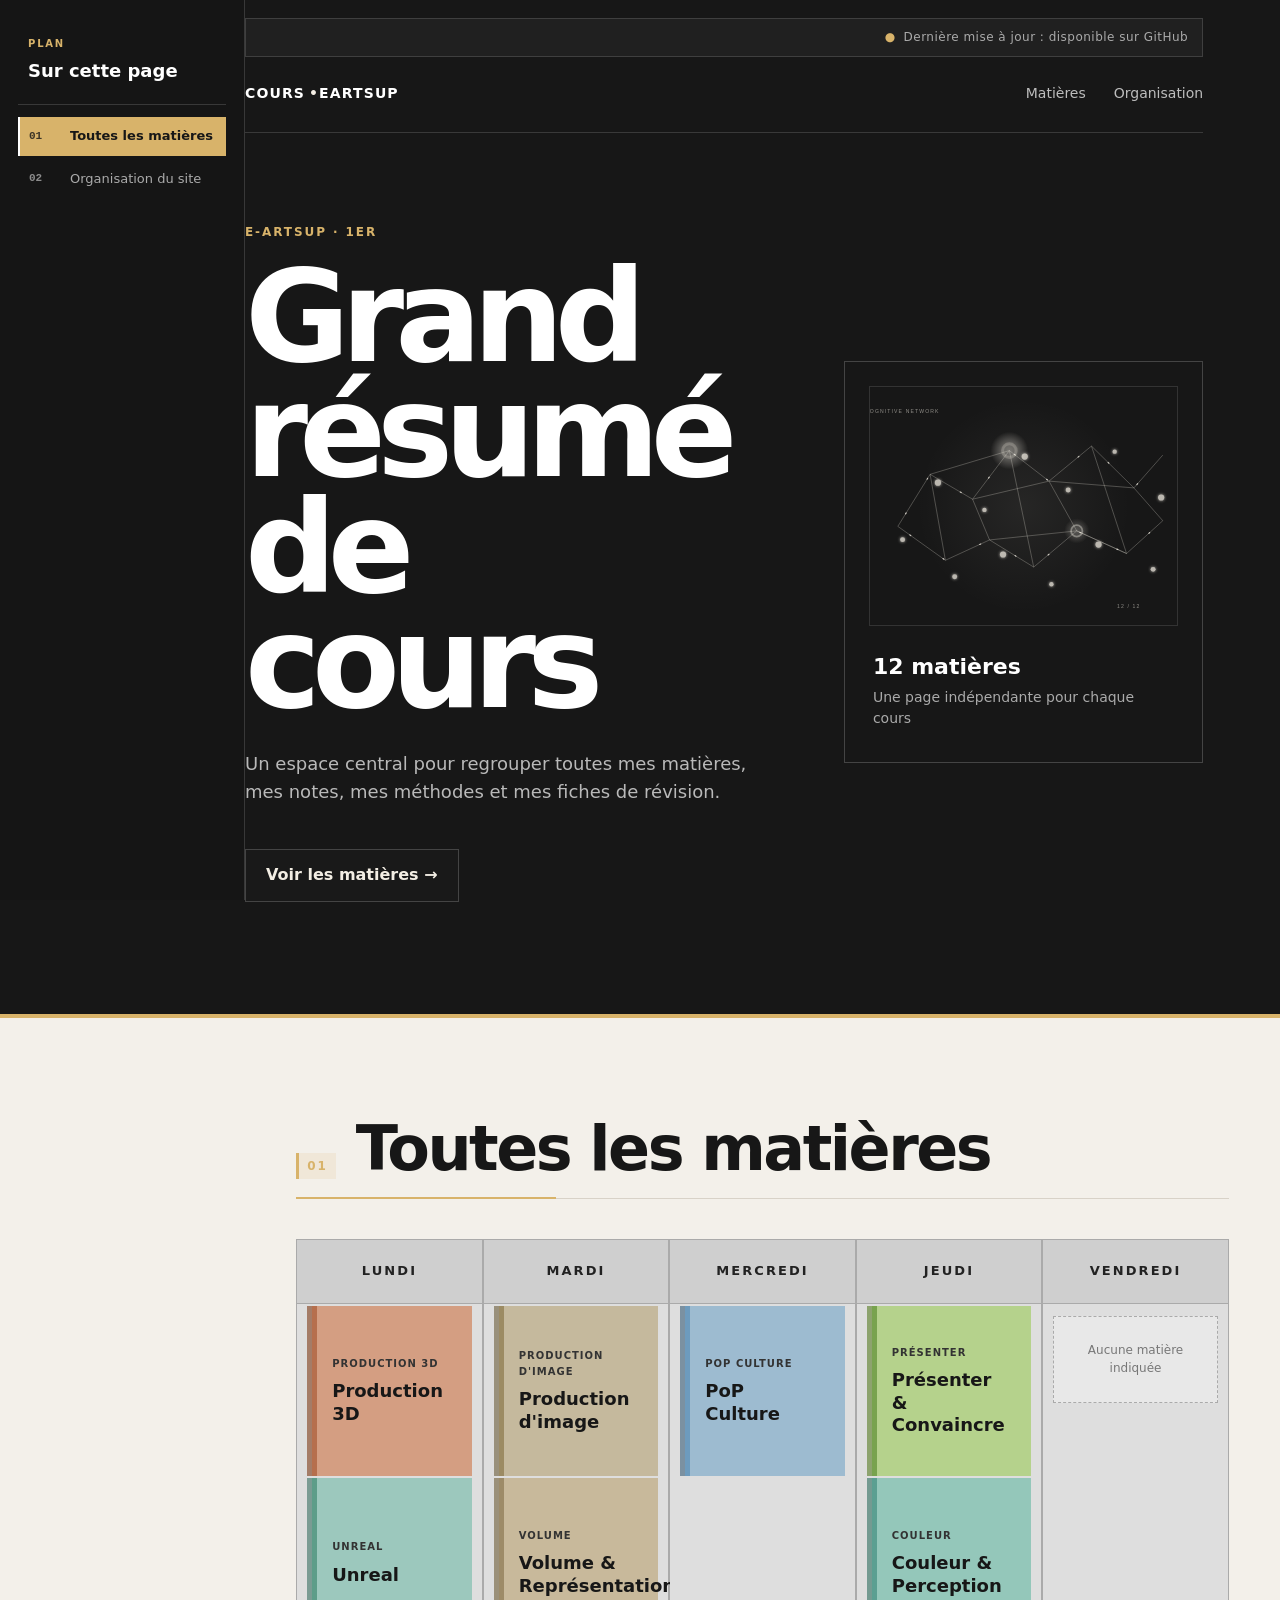
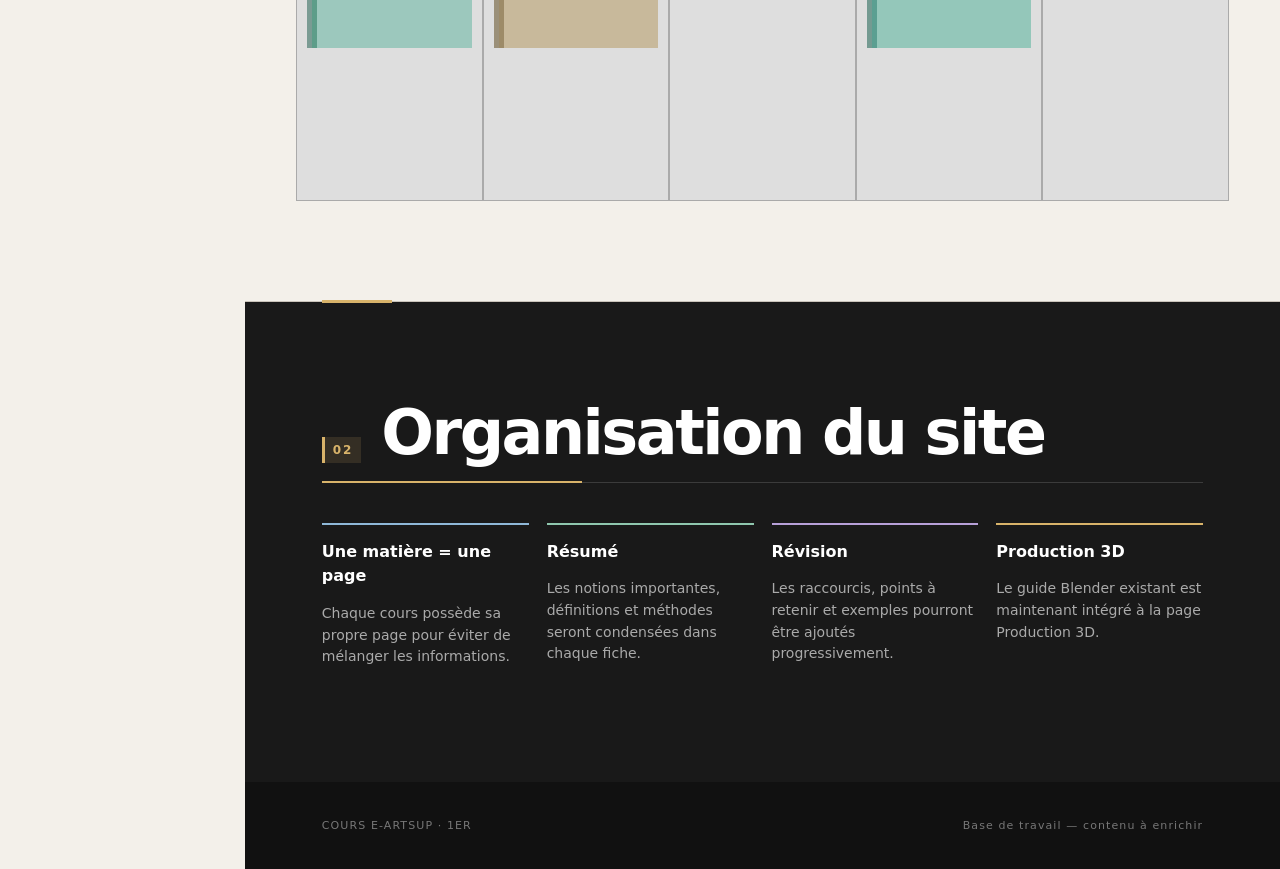
==== commit d6e3d575: "Ajouter une identité couleur à la page d'accueil" ====
--- a/index.html
+++ b/index.html
@@ -1,6 +1,6 @@
 <!doctype html>
 <html lang="fr"><head><meta charset="utf-8"><meta name="viewport" content="width=device-width,initial-scale=1"><meta name="description" content="Grand résumé de cours E-artsup"><title>Cours E-artsup — 1er</title><link rel="stylesheet" href="style.css?v=20261007-3"></head>
-<body>
+<body class="page-home">
 <header class="hero"><nav class="nav"><a class="brand" href="index.html">COURS<span>•</span>EARTSUP</a><a href="#matieres">Matières</a><a href="#organisation">Organisation</a></nav>
 <div class="hero-grid"><div><div class="eyebrow">E-ARTSUP · 1ER</div><h1>Grand résumé de cours</h1><p>Un espace central pour regrouper toutes mes matières, mes notes, mes méthodes et mes fiches de révision.</p><a class="button" href="#matieres">Voir les matières →</a></div><div class="blender-card"><div class="cognitive-visual"><img src="assets/digital-brain-network.svg" alt="Réseau numérique de connexions cognitives animées"></div><div><strong>12 matières</strong><small>Une page indépendante pour chaque cours</small></div></div></div></header>
 <main>
--- a/style.css
+++ b/style.css
@@ -26,3 +26,94 @@
 .hero-grid .blender-card strong,.hero-grid .blender-card small{position:relative!important;z-index:6!important}
 @media(max-width:800px){.hero-grid .blender-card .cognitive-visual{height:220px!important;min-height:220px!important}}
 @media(max-width:520px){.hero-grid .blender-card{gap:22px!important}.hero-grid .blender-card .cognitive-visual{height:190px!important;min-height:190px!important}}
+
+/* Palette couleur globale — éléments importants et repères visuels */
+:root{
+  --accent:#f3eee4;
+  --accent-gold:#d8b36a;
+  --accent-blue:#8fb8d8;
+  --accent-green:#8fc7ae;
+  --accent-violet:#b7a0d8;
+  --accent-red:#d99191;
+}
+strong{color:#272727}
+.dark strong{color:#fff}
+section h3{color:#2b2926}
+.dark section h3{color:#fff}
+a{transition:color .2s ease,background .2s ease,border-color .2s ease}
+main a:not(.button):not(.course-card):not(.timetable-card){color:#8a6a2f;text-decoration-thickness:1px;text-underline-offset:3px}
+.dark a:not(.button):not(.course-card):not(.timetable-card){color:#e4c989}
+main a:not(.button):not(.course-card):not(.timetable-card):hover{color:#5d4620}
+.dark main a:not(.button):not(.course-card):not(.timetable-card):hover{color:#fff}
+.section-head>span{display:inline-block;padding:4px 8px;background:rgba(216,179,106,.16);border-left:3px solid var(--accent-gold);color:#8a6a2f}
+.dark .section-head>span{color:#e4c989;background:rgba(216,179,106,.12)}
+.card,.key-card,.resource-card,.blueprint-item,.unreal-stat,.exercise-card{border-top:2px solid rgba(216,179,106,.55)}
+.card .tag,.key-card h3,.resource-card h3{color:#8a6a2f}
+.dark .card .tag,.dark .key-card h3,.dark .resource-card h3{color:#e4c989}
+.important{border-left-color:var(--accent-gold);box-shadow:inset 4px 0 0 rgba(216,179,106,.12)}
+.warning{border-left-color:var(--accent-red)}
+.definition{border-left-color:var(--accent-blue);box-shadow:inset 4px 0 0 rgba(143,184,216,.12)}
+.highlight{background:#ead7a8}
+.mark{color:#9a742f}
+code,kbd{border-radius:3px}
+code{color:#8a6a2f}
+.dark code{color:#e4c989}
+kbd{box-shadow:0 2px 0 #b8b0a3}
+.dark kbd{background:#eee6d8;color:#171717;border-color:#d8d2c8}
+.naming-table th,.revision-table th{border-top:2px solid rgba(216,179,106,.5)}
+.naming-table td strong,.revision-table td strong{color:#d8b36a}
+.islands article:nth-child(1){border-top:3px solid var(--accent-blue)}
+.islands article:nth-child(2){border-top:3px solid var(--accent-green)}
+.islands article:nth-child(3){border-top:3px solid var(--accent-violet)}
+.islands article:nth-child(4){border-top:3px solid var(--accent-gold)}
+.shortcut kbd{border-top:2px solid var(--accent-gold)}
+.tips-grid>div:nth-child(4n+1){border-top-color:var(--accent-blue)}
+.tips-grid>div:nth-child(4n+2){border-top-color:var(--accent-green)}
+.tips-grid>div:nth-child(4n+3){border-top-color:var(--accent-violet)}
+.tips-grid>div:nth-child(4n+4){border-top-color:var(--accent-gold)}
+.course-sidebar-list a.active{background:#ead7a8}
+.course-sidebar-list a:hover{border-left-color:var(--accent-gold)}
+.timetable-card.production3d{box-shadow:inset 5px 0 0 #b66f4d}
+.timetable-card.unreal{box-shadow:inset 5px 0 0 #5d9d89}
+.timetable-card.production-image{box-shadow:inset 5px 0 0 #9c8b63}
+.timetable-card.volume{box-shadow:inset 5px 0 0 #9d8b68}
+.timetable-card.popculture{box-shadow:inset 5px 0 0 #6d9bbd}
+.timetable-card.presenter{box-shadow:inset 5px 0 0 #78a34e}
+.timetable-card.couleur{box-shadow:inset 5px 0 0 #5b9f91}
+.last-update::before{color:var(--accent-gold)}
+@media(max-width:520px){
+  .section-head>span{padding:3px 7px}
+}
+
+/* Identité couleur par matière */
+body[class^="page-"]{--page-accent:#d8b36a;--page-soft:rgba(216,179,106,.14);--page-border:rgba(216,179,106,.58)}
+body.page-couleur{--page-accent:#64a99a;--page-soft:rgba(100,169,154,.14);--page-border:rgba(100,169,154,.6)}
+body.page-dessin{--page-accent:#c48772;--page-soft:rgba(196,135,114,.14);--page-border:rgba(196,135,114,.6)}
+body.page-game-design{--page-accent:#b18bd0;--page-soft:rgba(177,139,208,.14);--page-border:rgba(177,139,208,.6)}
+body.page-popculture{--page-accent:#6fa6ca;--page-soft:rgba(111,166,202,.14);--page-border:rgba(111,166,202,.6)}
+body.page-presenter{--page-accent:#8caf55;--page-soft:rgba(140,175,85,.14);--page-border:rgba(140,175,85,.6)}
+body.page-production3d{--page-accent:#c87952;--page-soft:rgba(200,121,82,.14);--page-border:rgba(200,121,82,.6)}
+body.page-production-image{--page-accent:#b29b6f;--page-soft:rgba(178,155,111,.14);--page-border:rgba(178,155,111,.6)}
+body.page-specialite-game{--page-accent:#d57c9a;--page-soft:rgba(213,124,154,.14);--page-border:rgba(213,124,154,.6)}
+body.page-studio-mobile{--page-accent:#70a7b8;--page-soft:rgba(112,167,184,.14);--page-border:rgba(112,167,184,.6)}
+body.page-studio-univers{--page-accent:#a28cce;--page-soft:rgba(162,140,206,.14);--page-border:rgba(162,140,206,.6)}
+body.page-unreal{--page-accent:#5fa68f;--page-soft:rgba(95,166,143,.14);--page-border:rgba(95,166,143,.6)}
+body.page-volume{--page-accent:#b99a68;--page-soft:rgba(185,154,104,.14);--page-border:rgba(185,154,104,.6)}
+body[class^="page-"] .hero{border-bottom:4px solid var(--page-accent)}
+body[class^="page-"] .eyebrow,body[class^="page-"] .section-head>span,body[class^="page-"] .card .tag,body[class^="page-"] .key-card h3,body[class^="page-"] .resource-card .tag{color:var(--page-accent)}
+body[class^="page-"] .section-head>span{background:var(--page-soft);border-left:3px solid var(--page-accent)}
+body[class^="page-"] .section-head::after,body[class^="page-"] .section + .section::before{background:var(--page-accent)}
+body[class^="page-"] .card,body[class^="page-"] .key-card,body[class^="page-"] .resource-card,body[class^="page-"] .blueprint-item,body[class^="page-"] .unreal-stat,body[class^="page-"] .exercise-card{border-top-color:var(--page-border)}
+body[class^="page-"] .important{border-left-color:var(--page-accent)}
+body[class^="page-"] .important::before{background:var(--page-accent)}
+body[class^="page-"] .highlight{background:var(--page-accent);color:#171717}
+body[class^="page-"] .mark,body[class^="page-"] code{color:var(--page-accent)}
+body[class^="page-"] .course-sidebar-title span{color:var(--page-accent)}
+body[class^="page-"] .course-sidebar-list a.active{background:var(--page-accent)}
+body[class^="page-"] .course-sidebar-list a:hover{border-left-color:var(--page-accent)}
+body[class^="page-"] .quick-sheet{border-left:4px solid var(--page-accent)}
+body[class^="page-"] .revision-table th{border-top:2px solid var(--page-border)}
+body[class^="page-"] .revision-table td strong{color:var(--page-accent)}
+body[class^="page-"] .exercise-button{background:var(--page-accent);border-color:var(--page-accent)}
+body[class^="page-"] .exercise-button.secondary{background:transparent;color:var(--page-accent)}
+body[class^="page-"] .exercise-button.secondary:hover{background:var(--page-accent);color:#171717}
